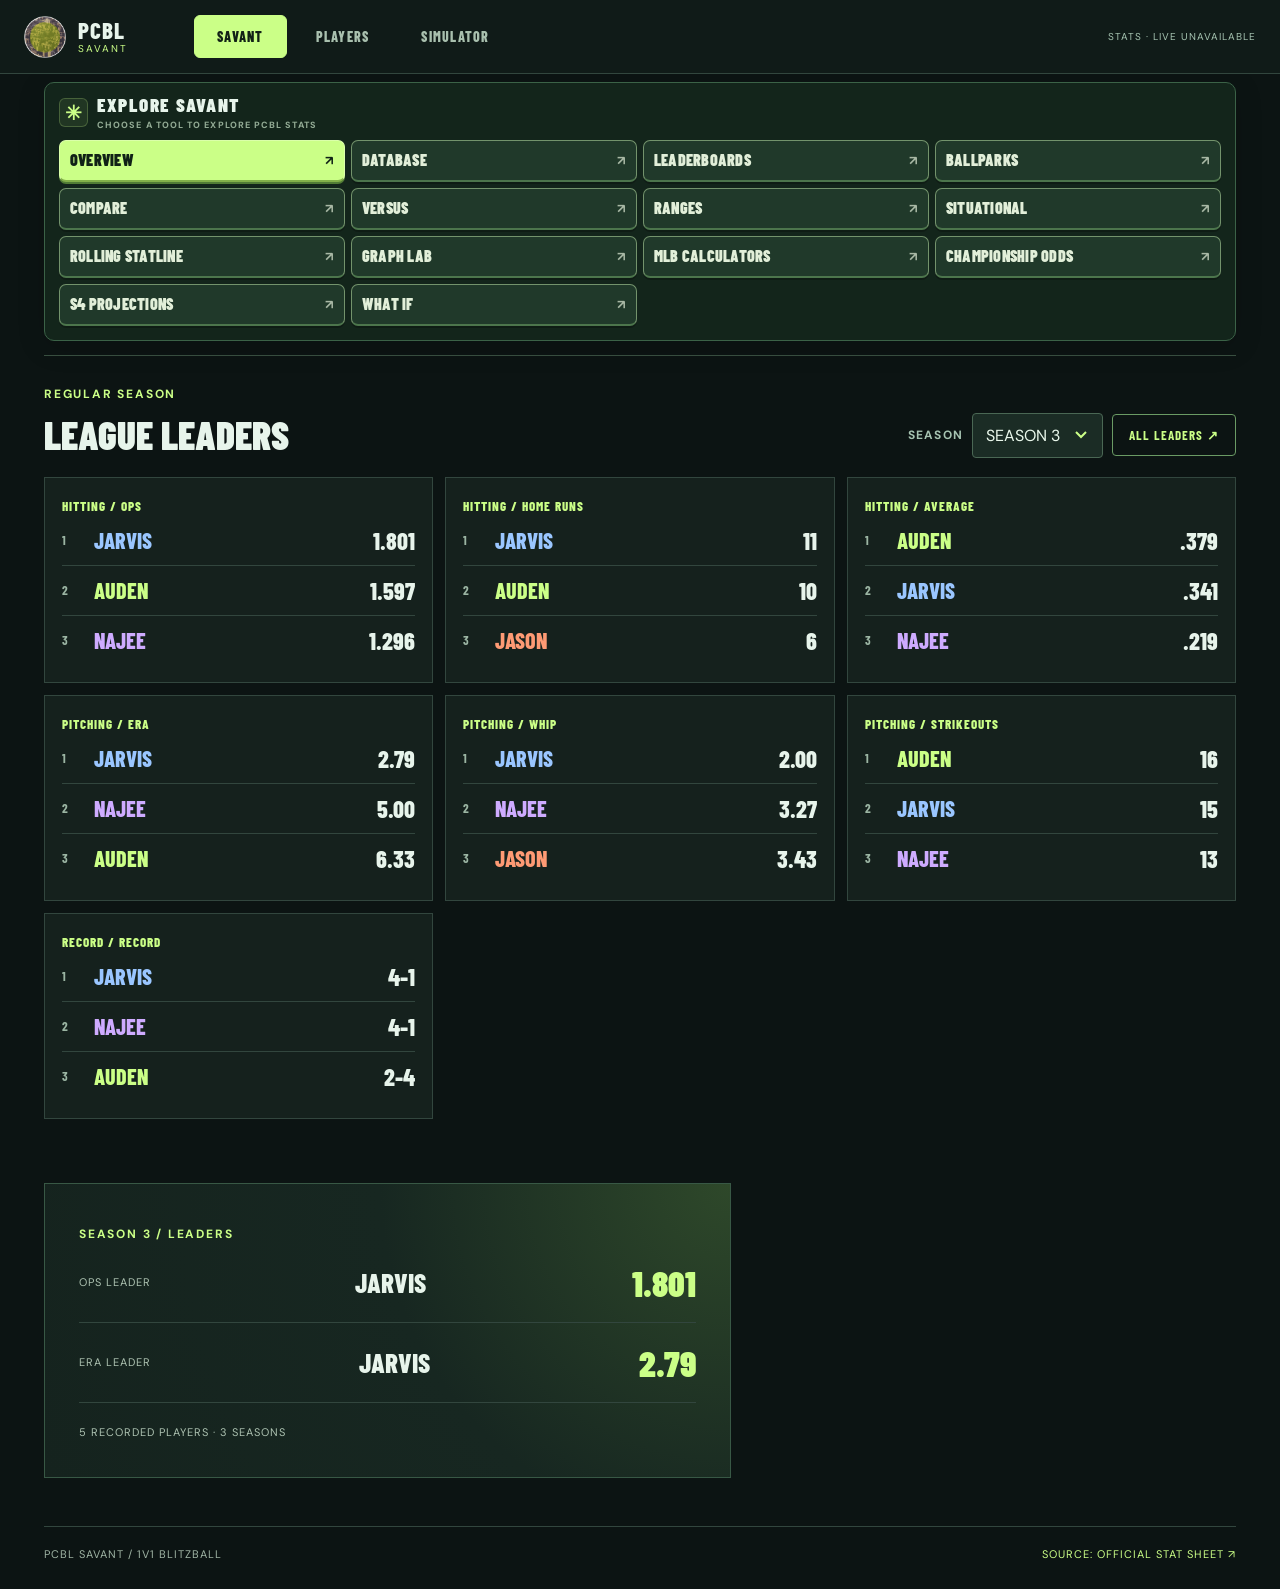
==== public/index.html @ 43bd2903 "Include official historical postseason records throughout Savant database and player pages" ====
<!doctype html><html lang="en"><head><meta charset="utf-8"><meta name="viewport" content="width=device-width,initial-scale=1"><meta name="theme-color" content="#0c1413"><meta name="description" content="PCBL Savant: league stats, player profiles, comparisons and data visualizations."><title>PCBL Savant · The numbers behind the game</title><link rel="stylesheet" href="style.css"></head><body><header class="topbar"><a class="brand" href="#home" aria-label="PCBL Savant home"><img class="brand-image" src="assets/pcbl-logo.png" alt="" width="42" height="42"><span><strong>PCBL</strong><small>SAVANT</small></span></a><nav aria-label="Primary navigation"><button class="nav active" data-view="home">SAVANT</button><button class="nav" data-view="players">PLAYERS</button><button class="nav" data-view="sim">SIMULATOR</button></nav><span id="sourceStatus" class="status">LOADING</span></header><main><div class="savant-navigation" id="savantNavigation" aria-label="Savant sections"><div class="savant-menu-head"><div class="menu-heading"><span class="menu-heading-mark" aria-hidden="true">✳</span><div><strong>EXPLORE SAVANT</strong><small>CHOOSE A TOOL TO EXPLORE PCBL STATS</small></div></div><button class="savant-menu-toggle" id="savantMenuToggle" type="button" aria-expanded="false" aria-controls="savantMenu"><span id="savantCurrent">OVERVIEW</span><span aria-hidden="true">⌄</span></button></div><div class="savant-menu" id="savantMenu" role="navigation" aria-label="Savant pages"><button class="savant-sub" type="button" data-view="home"><span class="menu-label">OVERVIEW</span><span class="menu-arrow" aria-hidden="true">↗</span></button><button class="savant-sub" type="button" data-view="database"><span class="menu-label">DATABASE</span><span class="menu-arrow" aria-hidden="true">↗</span></button><button class="savant-sub" type="button" data-view="leaders"><span class="menu-label">LEADERBOARDS</span><span class="menu-arrow" aria-hidden="true">↗</span></button><button class="savant-sub" type="button" data-view="parks"><span class="menu-label">BALLPARKS</span><span class="menu-arrow" aria-hidden="true">↗</span></button><button class="savant-sub" type="button" data-view="compare"><span class="menu-label">COMPARE</span><span class="menu-arrow" aria-hidden="true">↗</span></button><button class="savant-sub" type="button" data-view="versus"><span class="menu-label">VERSUS</span><span class="menu-arrow" aria-hidden="true">↗</span></button><button class="savant-sub" type="button" data-view="ranges"><span class="menu-label">RANGES</span><span class="menu-arrow" aria-hidden="true">↗</span></button><button class="savant-sub" type="button" data-view="situational"><span class="menu-label">SITUATIONAL</span><span class="menu-arrow" aria-hidden="true">↗</span></button><button class="savant-sub" type="button" data-view="rolling"><span class="menu-label">ROLLING STATLINE</span><span class="menu-arrow" aria-hidden="true">↗</span></button><button class="savant-sub" type="button" data-view="lab"><span class="menu-label">GRAPH LAB</span><span class="menu-arrow" aria-hidden="true">↗</span></button><button class="savant-sub" type="button" data-view="calculators"><span class="menu-label">MLB CALCULATORS</span><span class="menu-arrow" aria-hidden="true">↗</span></button><button class="savant-sub" type="button" data-view="odds"><span class="menu-label">CHAMPIONSHIP ODDS</span><span class="menu-arrow" aria-hidden="true">↗</span></button><button class="savant-sub" type="button" data-view="forecast"><span class="menu-label">S4 PROJECTIONS</span><span class="menu-arrow" aria-hidden="true">↗</span></button><button class="savant-sub" type="button" data-view="whatif"><span class="menu-label">WHAT IF</span><span class="menu-arrow" aria-hidden="true">↗</span></button></div></div><div class="heading"><div><p class="eyebrow" id="eyebrow">PETER COOPER BLITZBALL LEAGUE / DATA STUDIO</p><h1 id="viewTitle">SAVANT<span class="accent">.</span></h1></div><div class="global-filter"><label for="season">SEASON</label><select id="season"><option value="ALL TIME">ALL TIME</option><option value="S1">SEASON 1</option><option value="S2">SEASON 2</option><option value="S3" selected>SEASON 3</option><option value="S4">SEASON 4</option><option value="S5">SEASON 5</option></select></div></div>
<section id="home" class="view"><section class="module"><div class="module-head"><div><p class="eyebrow">REGULAR SEASON</p><h2>LEAGUE LEADERS</h2></div><div class="inline-filters"><label for="overviewSeason">SEASON</label><select id="overviewSeason"><option value="ALL TIME">CAREER</option><option value="S1">S1</option><option value="S2">S2</option><option value="S3" selected>S3</option><option value="S4">SEASON 4</option><option value="S5">SEASON 5</option></select><button class="export" data-go="leaders">ALL LEADERS ↗</button></div></div><div id="overviewLeaders" class="overview-leaders"></div></section><div class="home-intro"><div id="homeSpotlight" class="spotlight"></div></div></section>
<section id="leaders" class="view" hidden><div class="subnav"><button class="category active" data-category="hitting">HITTING</button><button class="category" data-category="pitching">PITCHING</button></div><div class="control-strip"><div><label for="leaderStat">STATISTIC</label><select id="leaderStat"></select></div><div><label for="leaderPark">BALLPARK</label><select id="leaderPark"><option value="ALL">ALL BALLPARKS</option><option value="PCBL HOME FIELD">PCBL HOME FIELD</option><option value="MURPHY PARK">MURPHY PARK</option><option value="POLO RINK">POLO RINK</option></select></div><p id="qualifier" class="hint"></p><button class="export" id="downloadLeaders">↓ DOWNLOAD CSV</button></div><div id="leaderCards" class="podium"></div><div class="section-heading"><h2>COMPLETE RANKINGS</h2><span id="rankingCount"></span></div><div class="table-wrap"><table><thead><tr><th>RANK</th><th>PLAYER</th><th>RECORD</th><th id="rankStat">STAT</th><th>PLAYED</th></tr></thead><tbody id="rankRows"></tbody></table></div></section>
<section id="lab" class="view" hidden><div class="lab-controls"><div><label for="graphSeason">DATASET</label><select id="graphSeason"><option value="ALL TIME">CAREER</option><option value="S1">SEASON 1</option><option value="S2">SEASON 2</option><option value="S3" selected>SEASON 3</option><option value="S4">SEASON 4</option><option value="S5">SEASON 5</option><option value="ALL SEASONS">ALL PLAYER SEASONS</option></select></div><div><label for="graphStage">GAMES</label><select id="graphStage"><option value="regular">REGULAR SEASON</option><option value="postseason">POSTSEASON</option><option value="both">REGULAR + POSTSEASON</option></select></div><div><label for="graphPark">BALLPARK</label><select id="graphPark"><option value="ALL">ALL BALLPARKS</option><option value="PCBL HOME FIELD">PCBL HOME FIELD</option><option value="MURPHY PARK">MURPHY PARK</option><option value="POLO RINK">POLO RINK</option></select></div><div><label for="graphX">X AXIS</label><select id="graphX"></select></div><div><label for="graphY">Y AXIS</label><select id="graphY"></select></div><button class="export" id="downloadGraph">↓ DOWNLOAD PNG</button></div><div class="graph-shell"><div class="graph-top"><span class="eyebrow">PCBL / EXPLORER</span><span id="graphCount"></span></div><div class="plot"><canvas id="chart" role="img" aria-label="Player statistics scatter chart"></canvas><div id="graphTooltip" class="graph-tooltip" hidden></div></div><div id="legend" class="legend"></div></div><p class="hint">Tap a dot for the player and their stats. Move across the chart to explore.</p></section>
<section id="players" class="view" hidden><div class="control-strip player-controls"><div><label for="playerSelect">PLAYER</label><select id="playerSelect"></select></div><div><label for="playerSeason">SEASON</label><select id="playerSeason"><option value="ALL TIME">CAREER</option><option value="S1">SEASON 1</option><option value="S2">SEASON 2</option><option value="S3" selected>SEASON 3</option><option value="S4">SEASON 4</option><option value="S5">SEASON 5</option></select></div><div><label for="playerStage">GAMES</label><select id="playerStage"><option value="regular">REGULAR SEASON</option><option value="postseason">POSTSEASON</option><option value="both">REGULAR + POSTSEASON</option></select></div><div><label for="playerPark">BALLPARK</label><select id="playerPark"><option value="ALL">ALL BALLPARKS</option><option value="PCBL HOME FIELD">PCBL HOME FIELD</option><option value="MURPHY PARK">MURPHY PARK</option><option value="POLO RINK">POLO RINK</option></select></div></div><div class="player-tabs"><button class="player-tab active" data-player-tab="stats">STATS</button><button class="player-tab" data-player-tab="advanced">ADVANCED STATS</button><button class="player-tab" data-player-tab="differences">SEASONAL DIFFERENCES</button></div><div id="playerContent"></div><details class="method"><summary>Advanced stat definitions and limits</summary><div id="methodContent"></div></details></section>
<section id="odds" class="view" hidden><div id="oddsContent"></div><p class="hint">Estimates from recorded regular-season hitting, pitching and results. The Jarvis–Najee finale sets seeds 1 and 2; seed 4 plays seed 1 and seed 3 plays seed 2 in single-game semifinals. The championship is best of three.</p></section><section id="forecast" class="view" hidden><p class="hint">Illustrative projections with the greatest weight on Season 3. Season 1 remains in the model for this three-player field.</p><div id="forecastContent"></div><details class="forecast-expander" id="forecastAll"><summary>ALL S4 PROJECTIONS</summary><div id="forecastDetails"></div></details><details class="method"><summary>Projection method</summary><p>Every available player-season contributes once. Each earlier season receives 0.6 times the weight of the next season; rates also reflect PA or IP, and projected playing time reflects games played. Missing player-seasons are omitted. IP rounds to the nearest half inning; derived stats use projected counts. These are estimates without opponent adjustments.</p></details><section class="league-average-section"><div class="league-average-heading"><div><p class="eyebrow">SIX-GAME PLAYER BASELINE</p><h2>LEAGUE AVERAGE PLAYER STATS</h2></div><label for="leagueAverageSeason">SEASON <select id="leagueAverageSeason"><option value="S3" selected>SEASON 3</option><option value="S4">SEASON 4</option><option value="S5">SEASON 5</option><option value="S2">SEASON 2</option><option value="S1">SEASON 1</option><option value="ALL TIME">ALL TIME</option></select></label></div><p class="hint">What a player producing at the selected league's pooled rates would put up over six games. Season 3 includes games recorded so far.</p><div id="leagueAverageContent"></div><details class="method"><summary>League average and projection equations</summary><p id="leagueAverageMethod"></p></details></section></section>
<section id="database" class="view" hidden><div class="database-intro"><p>Write comparisons with AND, OR, and parentheses. Example: <code>OPS &gt; 1.000 AND ERA &lt; 4.00 AND K/BB &lt; 2.0 AND IP &gt; 10</code>. Select HITTING or PITCHING below. The selected category determines which K and BB your query searches.</p></div><div class="query-panel"><label for="dbQuery">YOUR QUERY</label><textarea id="dbQuery" rows="2" spellcheck="false" placeholder="OPS > 1.000 AND ERA < 4.00"></textarea><div class="query-actions"><label for="dbSeason">RECORDS <select id="dbSeason"><option value="SEASONS">ALL SEASONS</option><option value="S1">SEASON 1</option><option value="S2">SEASON 2</option><option value="S3">SEASON 3</option><option value="S4">SEASON 4</option><option value="S5">SEASON 5</option><option value="ALL TIME">CAREER</option></select></label><label for="dbStage">GAMES <select id="dbStage"><option value="regular">REGULAR SEASON</option><option value="postseason">POSTSEASON</option><option value="both">REGULAR + POSTSEASON</option></select></label><label for="dbPark">BALLPARK <select id="dbPark"><option value="ALL">ALL BALLPARKS</option><option value="PCBL HOME FIELD">PCBL HOME FIELD</option><option value="MURPHY PARK">MURPHY PARK</option><option value="POLO RINK">POLO RINK</option></select></label><button id="dbRun" class="pill-action">SEARCH ↗</button><button id="dbDownload" class="export">↓ CSV</button><span id="dbStatus" role="status"></span></div></div><div class="db-category-tabs" role="tablist" aria-label="Database stats"><button type="button" class="active" data-db-side="hitting" role="tab" aria-selected="true">HITTING</button><button type="button" data-db-side="pitching" role="tab" aria-selected="false">PITCHING</button></div><div class="db-scroll"><table class="db-table"><thead id="dbHead"></thead><tbody id="dbRows"></tbody></table></div><p class="hint">Postseason records appear separately in every database view. S1–S2 postseason W–L uses official historical summaries; later results use completed game scores. * means incomplete scores, — means unavailable, not 0–0. Database refreshes when live logs load.</p></section>
<section id="whatif" class="view" hidden><p class="hint">Choose any PCBL player to estimate their next full season. Every recorded season contributes, with recent stats carrying more weight. Adjust playing time to see how the totals change.</p><div class="whatif-controls"><label for="whatifPlayer">PLAYER <select id="whatifPlayer"><option value="Auden">AUDEN</option><option value="Jason">JASON</option><option value="Jarvis">JARVIS</option></select></label><div><label for="whatifPA">PLATE APPEARANCES <b id="whatifPAValue">—</b></label><input id="whatifPA" type="range" min="0" max="180" step="1"></div><div><label for="whatifIP">INNINGS PITCHED <b id="whatifIPValue">—</b></label><input id="whatifIP" type="range" min="0" max="40" step="0.5"></div><button id="whatifReset" type="button" class="export">RESET TO BASELINE</button></div><p class="whatif-source" id="whatifSource"></p><div id="whatifResults"></div><section class="milestone-section"><div class="module-head"><div><p class="eyebrow">PROJECTED MILESTONE ODDS</p><h2>WHAT ARE THE CHANCES?</h2></div></div><div class="milestone-controls"><label for="milestoneStat">STAT <select id="milestoneStat"><option value="HR">HOME RUNS</option><option value="K">PITCHING STRIKEOUTS</option><option value="R">RUNS SCORED</option></select></label><label for="milestoneTarget">AT LEAST <input id="milestoneTarget" type="number" min="1" max="100" step="1" value="10" inputmode="numeric"></label></div><div id="milestoneResult" aria-live="polite"></div><p class="hint">Model estimate at the playing time above. HR and runs use a binomial model per PA; pitching K uses a Poisson count model per IP. Each assumes a constant projected rate and independent opportunities. Odds are estimates, not game outcomes.</p></section></section><section id="sim" class="view" hidden><div class="sim-control"><div><label for="simPark">BALLPARK</label><select id="simPark"><option value="PCBL MAIN FIELD">PCBL MAIN FIELD</option><option value="MURPHY PARK">MURPHY PARK</option><option value="POLO RINK">POLO RINK</option></select></div><div><label for="simSound">SOUND</label><select id="simSound"><option value="on">ON</option><option value="off">OFF</option></select></div><div><label for="simAway">AWAY PLAYER</label><select id="simAway"></select></div><div><label for="simAwaySeason">AWAY VERSION</label><select id="simAwaySeason"><option value="ALL TIME">CAREER</option><option value="S1">SEASON 1</option><option value="S2">SEASON 2</option><option value="S3" selected>SEASON 3</option><option value="S4">SEASON 4</option><option value="S5">SEASON 5</option></select></div><div><label for="simHome">HOME PLAYER</label><select id="simHome"></select></div><div><label for="simHomeSeason">HOME VERSION</label><select id="simHomeSeason"><option value="ALL TIME">CAREER</option><option value="S1">SEASON 1</option><option value="S2">SEASON 2</option><option value="S3" selected>SEASON 3</option><option value="S4">SEASON 4</option><option value="S5">SEASON 5</option></select></div><button id="startSim" class="pill-action">PLAY BALL</button></div><div class="sim-shell"><div class="sim-stage"><canvas id="simCanvas" width="840" height="400" role="img" aria-label="Pixel art blitzball game"></canvas><div class="sim-scoreboard"><div id="simScore"></div><div class="sim-count"><span id="simState">READY</span><span id="simInning">INNING 1 · TOP</span><span id="simOuts">0 OUTS</span><span id="simBases">BASES EMPTY</span></div></div></div><div class="inning-toolbar"><strong>GAME LOG</strong><button id="simPrevInning" type="button" aria-label="Previous inning">‹</button><label for="simInningView">INNING</label><select id="simInningView"><option value="ALL">ALL INNINGS</option></select><button id="simNextInning" type="button" aria-label="Next inning">›</button><button id="downloadGame" class="export" disabled>↓ DOWNLOAD GAME CSV</button></div><div id="simInningTabs" class="sim-inning-tabs" role="tablist" aria-label="Game log innings"></div><div class="sim-bottom"><strong id="simCall">Choose two player seasons and start the game.</strong><button id="nextPlay" class="pill-action" disabled>NEXT PLAY →</button><button id="autoPlay" class="export" disabled>AUTO PLAY</button><label class="speed-control" for="simSpeed"><span>AUTO SPEED <b id="speedValue">1×</b></span><input id="simSpeed" type="range" min="1" max="3" step="0.1" value="1"></label></div><ol id="simLog" class="sim-log" aria-label="Play by play"></ol></div><p class="hint">Illustrative simulation from the selected player seasons and field. Matchup odds are anchored to each selected season’s offense and pitching quality, then adjusted by ballpark effects. Small park samples are heavily regressed toward the player baseline. Two outs per inning; innings 1–2 use the PCBL 5-run limit, while the 3rd and extras are uncapped. Ties continue into extras. The field has no physical bases; runner status stays on the scoreboard.</p></section>
<section id="calculators" class="view" hidden><div class="calc-intro"><div><p>Compare PCBL players with MLB players and teams, or translate a PCBL stat into its league-relative MLB equivalent.</p></div></div><div class="calc-tabs" role="tablist" aria-label="MLB calculators"><button type="button" role="tab" class="calc-tab active" id="calcPlayerTab" data-calculator="player" aria-selected="true" aria-controls="calcPlayerPanel"><span>01 / PLAYER COMPS</span><strong>WHO'S THE MLB MATCH?</strong><small>SEARCH MLB PLAYERS · COMPARE PCBL CAREERS</small></button><button type="button" role="tab" class="calc-tab" id="calcStatTab" data-calculator="stat" aria-selected="false" aria-controls="calcStatPanel"><span>02 / STAT CALCULATOR</span><strong>WHAT'S THE MLB EQUIVALENT?</strong><small>TRANSLATE RATES · HITTING & PITCHING</small></button><button type="button" role="tab" class="calc-tab" id="calcTeamTab" data-calculator="team" aria-selected="false" aria-controls="calcTeamPanel"><span>03 / TEAM COMPS</span><strong>WHO PLAYS LIKE AN MLB TEAM?</strong><small>PLAYER ↔ TEAM · TOP THREE MATCHES</small></button></div><div class="calc-frame-shell" id="calcPlayerPanel" role="tabpanel" aria-labelledby="calcPlayerTab"><iframe id="calcPlayerFrame" title="MLB–PCBL Player Comps" loading="lazy" src="tools/player-comps/index.html"></iframe><a class="calc-open" href="tools/player-comps/index.html" target="_blank" rel="noopener">OPEN PLAYER COMPS IN A NEW TAB ↗</a></div><div class="calc-frame-shell" id="calcStatPanel" role="tabpanel" aria-labelledby="calcStatTab" hidden><iframe id="calcStatFrame" title="PCBL to MLB Stat Calculator" loading="lazy" data-src="tools/stat-calculator/index.html"></iframe><a class="calc-open" href="tools/stat-calculator/index.html" target="_blank" rel="noopener">OPEN STAT CALCULATOR IN A NEW TAB ↗</a></div><div class="calc-frame-shell calc-team-panel" id="calcTeamPanel" role="tabpanel" aria-labelledby="calcTeamTab" hidden><div class="team-compare-controls"><label>SEARCH DIRECTION<select id="teamDirection"><option value="pcbl">PCBL PLAYER → MLB TEAMS</option><option value="mlb">MLB TEAM → PCBL PLAYERS</option></select></label><label>PCBL SEASON<select id="teamPcblSeason"><option value="ALL TIME">CAREER</option><option value="S1">SEASON 1</option><option value="S2">SEASON 2</option><option value="S3" selected>SEASON 3</option><option value="S4">SEASON 4</option><option value="S5">SEASON 5</option></select></label><label>MLB SEASON<select id="teamMlbSeason"><option value="2025" selected>2025</option><option value="2024">2024</option><option value="2023">2023</option><option value="2022">2022</option><option value="2021">2021</option><option value="2020">2020</option><option value="2019">2019</option><option value="2018">2018</option><option value="2017">2017</option><option value="2016">2016</option></select></label><label>STAT FOCUS<select id="teamFocus"><option value="both">HITTING + PITCHING</option><option value="hitting">HITTING</option><option value="pitching">PITCHING</option></select></label><label id="teamPlayerLabel">PCBL PLAYER<select id="teamPlayer"></select></label><label id="teamMlbLabel" hidden>MLB TEAM<select id="teamMlbTeam"></select></label></div><div id="teamResults" class="team-results" aria-live="polite"></div><div id="teamProfile" class="team-profile" aria-live="polite"></div><p class="calc-footnote">Regular-season MLB team rates and PCBL player rates are compared relative to their respective leagues. Similarity describes statistical shape, not a projection.</p></div><p class="calc-footnote">PCBL numbers come from the league stat sheet, with an included snapshot when the live source is unavailable. MLB player searches need an internet connection. These translations are league-relative comparisons, not official MLB projections.</p></section><section class="view" hidden="" id="situational"><div class="versus-intro"><div><p class="eyebrow">PCBL SAVANT / SITUATIONAL</p><h2>EXPLORE THE SPLITS</h2><p>Pick a player and situation to explore their hitting or pitching. Baserunner states are shown only when the play-by-play supports them; unresolved states are excluded from specific runner splits.</p></div><button class="export" id="sitDownload" type="button">↓ DOWNLOAD EVENTS CSV</button></div><div aria-label="Situational category" class="db-category-tabs" role="tablist"><button aria-selected="true" class="active" data-sit-side="hitting" role="tab">HITTING</button><button aria-selected="false" data-sit-side="pitching" role="tab">PITCHING</button></div><div class="situational-main-filters"><label>PLAYER<select id="sitPlayer"><option value="ALL">ALL PLAYERS</option></select></label><label>SEASON<select id="sitSeason"><option value="ALL">ALL TIME</option></select></label><label>GAMES<select id="sitStage"><option value="regular">REGULAR SEASON</option><option value="postseason">POSTSEASON</option><option value="both">BOTH</option></select></label><label>INNING<select id="sitInning"><option value="ALL">ALL INNINGS</option></select></label><label>RUNNERS<select id="sitBases"><option value="ALL">ALL BASE STATES</option></select></label></div><details class="sit-advanced"><summary>MORE FILTERS  ·  BALLPARK, MATCHUP &amp; GAME STATE</summary><div class="sit-advanced-grid"><label>SITUATION<select id="sitSituation"><option value="ALL">ALL SITUATIONS</option><option value="risp">SCORING POSITION (LOGGED)</option><option value="loaded">BASES LOADED (LOGGED)</option><option value="leadoff">LEADOFF PLATE APPEARANCE</option><option value="first">FIRST PA VS OPPONENT</option><option value="later">SECOND+ PA VS OPPONENT</option><option value="early">INNINGS 1–2</option><option value="late">INNING 3+</option></select></label><label>BATTING ORDER <select id="sitHalf"><option value="ALL">HOME + AWAY</option><option value="top">AWAY / BATTING FIRST</option><option value="bottom">HOME / BATTING SECOND</option></select></label><label>BALLPARK<select id="sitPark"><option value="ALL">ALL BALLPARKS</option><option value="PCBL HOME FIELD">PCBL HOME FIELD</option><option value="MURPHY PARK">MURPHY PARK</option><option value="POLO RINK">POLO RINK</option></select></label><label>BALLPARK MODE <select id="sitParkMode"><option value="only">ONLY SELECTED FIELD</option><option value="exclude">EXCLUDE SELECTED FIELD</option></select></label><label>COUNT (IF LOGGED) <select id="sitCount"><option value="ALL">ALL COUNTS</option></select></label></div></details><button class="sit-reset" id="sitReset" type="button">↺ RESET FILTERS</button><div class="park-sync-row"><p class="log-sync sit-source-note" data-log-sync="">VERIFIED GAME LOG SNAPSHOT</p><button class="export" id="sitRefreshLogs" type="button">↻ REFRESH GAME LOGS</button></div><div id="sitOverview"></div><div aria-label="Situational breakdown" class="sit-result-tabs" role="tablist"><button class="active" data-sit-table="inning" type="button">BY INNING</button><button class="" data-sit-table="bases" type="button">RUNNERS ON</button><button class="" data-sit-table="players" type="button">BY PLAYER</button></div><div id="sitContent"></div><details class="sit-more-results"><summary>VIEW ADDITIONAL SPLITS &amp; LEADERBOARDS</summary><div id="sitExtra"></div></details><details class="method"><summary>DATA QUALITY &amp; RUNNER-STATE METHODOLOGY</summary><p id="sitFootnote"></p></details></section><section id="rolling" class="view" hidden><div class="versus-intro"><div><p class="eyebrow">PCBL SAVANT / GAME-BY-GAME</p><h2>ROLLING STATLINE</h2><p>See a true moving statline: each point recalculates the selected statistic from the previous N games, ending at that game. Hover or click to inspect any point.</p></div><button class="export" type="button" id="rollingCsv">↓ DOWNLOAD CSV</button></div><div class="rolling-controls"><label>PLAYER<select id="rollingPlayer"></select></label><label>HITTING / PITCHING<select id="rollingSide"><option value="hitting">HITTING</option><option value="pitching">PITCHING</option></select></label><label>STAT<select id="rollingStat"></select></label><label>WINDOW<select id="rollingWindow"><option value="1">SINGLE GAME</option><option value="3" selected>LAST 3 GAMES</option><option value="5">LAST 5 GAMES</option><option value="10">LAST 10 GAMES</option></select></label><label>SEASON<select id="rollingSeason"><option value="ALL">ALL TIME</option></select></label><label>GAMES<select id="rollingPhase"><option value="regular">REGULAR</option><option value="postseason">POSTSEASON</option><option value="both">BOTH</option></select></label><label>BALLPARK<select id="rollingPark"><option value="ALL">ALL BALLPARKS</option><option value="PCBL HOME FIELD">PCBL HOME FIELD</option><option value="MURPHY PARK">MURPHY PARK</option><option value="POLO RINK">POLO RINK</option></select></label></div><p id="rollingStatus" class="hint"></p><div class="rolling-navigator" aria-label="Rolling statline game navigator"><div class="rolling-nav-top"><div><span class="rolling-nav-eyebrow">GAME-BY-GAME EXPLORER</span><strong id="rollingFocusTitle">SELECT A GAME</strong></div><div class="rolling-nav-buttons"><button type="button" id="rollingPrev" aria-label="Previous game">← PREV</button><button type="button" id="rollingNext" aria-label="Next game">NEXT →</button></div></div><div class="rolling-scrub"><label for="rollingGameSlider">JUMP TO ANY GAME</label><input id="rollingGameSlider" type="range" min="0" max="0" value="0" step="1" aria-label="Choose a game along the rolling statline"><select id="rollingGameJump" aria-label="Select a specific game"></select></div><div class="rolling-focused-stats" id="rollingFocusStats" aria-live="polite"></div></div><div class="rolling-chart"><div class="rolling-graph-heading"><div><strong>PCBL / ROLLING EXPLORER</strong><span id="rollingGraphSub">JARVIS · SEASON 3 · OPS</span></div><span id="rollingGraphCount"></span></div><div class="rolling-chart-scroll" id="rollingChartScroll"><svg id="rollingChart" viewBox="0 0 800 270" role="img" aria-label="Scrollable rolling statistical performance; select any point to inspect its game"></svg></div><div id="rollingGraphTip" class="rolling-graph-tip" hidden></div><div class="rolling-graph-legend"><span class="rolling-legend-mark"></span><span id="rollingLegend">JARVIS · OPS</span></div><p class="rolling-scroll-hint">← SCROLL HORIZONTALLY TO SEE EVERY GAME · CLICK A POINT TO INSPECT →</p></div><div id="rollingTable" class="table-wrap"></div><p class="hint">Derived from game-log events, not manually copied season totals. The first few points use the games available so far. Pitching IP is outs / 2 (two PCBL outs per inning). ERA requires earned-run attribution and is not estimated here.</p></section><section id="ranges" class="view" hidden><div class="versus-intro"><div><p class="eyebrow">GAME-TO-GAME SPLITS</p><h2>THE RANGE LAB.</h2><p>Pick two games to count the plays between them, including both endpoints. Move across seasons and into the postseason.</p></div><button class="export" id="rangeDownload" type="button">↓ DOWNLOAD PLAYS CSV</button></div><div class="range-controls"><label for="rangeFrom">FROM GAME<select id="rangeFrom"></select></label><label for="rangeTo">THROUGH GAME<select id="rangeTo"></select></label><label for="rangeStage">GAMES<select id="rangeStage"><option value="regular">REGULAR SEASON</option><option value="postseason">POSTSEASON</option><option value="both">REGULAR + POSTSEASON</option></select></label><label for="rangePark">BALLPARK<select id="rangePark"><option value="all">ALL FIELDS</option><option value="PCBL HOME FIELD">PCBL HOME FIELD</option><option value="MURPHY PARK">MURPHY PARK</option><option value="POLO RINK">POLO RINK</option></select></label><label for="rangePlayer">PLAYER<select id="rangePlayer"><option value="all">ALL PLAYERS</option></select></label></div><p class="log-sync" data-log-sync>VERIFIED LOG SNAPSHOT</p><div id="rangeCoverage"></div><div id="rangeContent"></div><details class="method"><summary>HOW RANGE STATS ARE COUNTED</summary><p>Only the written play events in the selected games are counted. Hitting AVG = hits / at bats; OBP = (hits + walks + hit by pitches) / plate appearances; SLG = total bases / at bats; OPS = OBP + SLG. Pitching HA, HR allowed, walks, strikeouts and outs come from those same events. PCBL has two outs per inning, so logged IP = logged outs / 2 and logged WHIP = (hits allowed + walks allowed) / logged IP. Earned runs and ERA cannot be safely allocated to individual pitchers from every game log, so they are intentionally omitted. Official season totals remain on the player pages and sheet.</p></details></section><section id="versus" class="view" hidden><div class="versus-intro"><div><p class="eyebrow">THE MATCHUP ARCHIVE</p><h2>HEAD TO HEAD.</h2><p>Counted from individual plate appearances in the official game logs. Season and game type are independent filters.</p></div><div class="versus-intro-actions"><a class="export" href="https://docs.google.com/document/d/1M9Xq86XXi_HrYJwnDLI8Pn608KZ_RBVzVc6UfwaZemo/edit?tab=t.0" target="_blank" rel="noopener">VIEW GAME LOGS ↗</a></div></div><div class="versus-controls"><label>BATTER<select id="versusBatter"></select></label><label>OPPONENT / PITCHER<select id="versusPitcher"></select></label><label>SEASON<select id="versusSeason"><option value="ALL TIME">ALL TIME</option><option value="S1">SEASON 1</option><option value="S2">SEASON 2</option><option value="S3" selected>SEASON 3</option><option value="S4">SEASON 4</option><option value="S5">SEASON 5</option></select></label><label>GAMES<select id="versusPhase"><option value="regular">REGULAR SEASON</option><option value="postseason">POSTSEASON</option><option value="both">BOTH</option></select></label><label>BALLPARK<select id="versusPark"><option value="all">ALL FIELDS</option><option value="PCBL HOME FIELD">PCBL HOME FIELD</option><option value="MURPHY PARK">MURPHY PARK</option><option value="POLO RINK">POLO RINK</option></select></label><label>EXACT GAME<select id="versusGame"><option value="all">ALL MATCHING GAMES</option></select></label></div><p class="log-sync" data-log-sync>VERIFIED LOG SNAPSHOT</p><div id="versusContent"></div><p class="versus-footnote">These are matchup counts from readable play events, not official season totals. The main stat sheet remains authoritative for official aggregates. Ambiguous plays are excluded rather than assigned to a guessed opponent. A missing matchup displays no data, never zero performance. For example, Season 3 Game 2 lists 30 Najee plate appearances in the play sequence while its written game summary says 29; the displayed matchup follows the play sequence.</p></section><section id="parks" class="view" hidden><div class="park-sync-row"><p class="log-sync" data-log-sync>VERIFIED GAME + PARK SNAPSHOT</p><button class="export" id="refreshLogs" type="button">↻ CHECK LIVE SOURCE</button></div><div id="parksContent"></div><div id="parkLeaders"></div></section><section id="compare" class="view" hidden><div class="compare-toolbar"><div><strong>PLAYER-SEASON MATCHUP</strong><span>Choose 2–5 profiles. Each card has its own season.</span></div><button id="addCompare" class="pill-action">+ ADD PLAYER</button><button id="downloadCompare" class="export">↓ DOWNLOAD CSV</button></div><div id="comparePicks" class="compare-picks"></div><div id="compareContent"></div></section>
<footer><span>PCBL SAVANT / 1V1 BLITZBALL</span><a href="https://docs.google.com/spreadsheets/d/1-wyh_XRSgYGF8GIynNH1ZYvm__1bf0m7bs0WNNWRmuk/edit?gid=0#gid=0" target="_blank" rel="noopener">SOURCE: OFFICIAL STAT SHEET ↗</a></footer></main><script>
// Google Sites embeds can restore an old scroll position or follow #home to content below the menu.
// The first view should always start at the Savant navigation.
if('scrollRestoration' in history)history.scrollRestoration='manual';
window.addEventListener('DOMContentLoaded',()=>{
  requestAnimationFrame(()=>requestAnimationFrame(()=>{window.scrollTo(0,0);window.__pcblMenuReady=true}));
});
window.addEventListener('load',()=>{requestAnimationFrame(()=>window.scrollTo(0,0))},{once:true});
</script><script src="data.js"></script><script src="season-awards.js"></script><script src="versus-data.js"></script><script src="park-data.js"></script><script src="park-stats.js"></script><script src="pitching-advanced.js"></script><script src="record-store.js"></script><script src="record-board.js"></script><script src="app.js"></script><script src="simulator.js"></script><script src="live-log-parser.js"></script><script src="live-log-config.js"></script><script src="live-logs.js"></script><script src="versus.js"></script><script src="ranges.js"></script><script src="situational.js"></script><script src="rolling.js"></script><script src="team-comps.js"></script><script src="calculators.js"></script><script src="award-watch.js"></script><script src="odds.js"></script><script src="parks.js"></script></body></html>
---- public/style.css ----
@import url('https://fonts.googleapis.com/css2?family=Barlow+Condensed:wght@500;600;700;800;900&family=DM+Sans:wght@400;500;600;700&display=swap');:root{font-family:'DM Sans',Arial,sans-serif;color:#e7f4eb;background:#0c1413;font-size:16px;--lime:#cbff87;--muted:#9db3a8;--line:#32463e;--panel:#15211d}*{box-sizing:border-box}body{margin:0}button,select{font:inherit}button{cursor:pointer}button:focus-visible,select:focus-visible,a:focus-visible,summary:focus-visible{outline:2px solid var(--lime);outline-offset:3px}h1,h2,h3,p{margin-top:0}.topbar{height:74px;border-bottom:1px solid var(--line);display:flex;align-items:center;padding:0 max(24px,calc((100vw - 1240px)/2));gap:32px;background:#101b18;position:sticky;top:0;z-index:10}.brand{display:flex;align-items:center;gap:12px;min-width:138px;text-decoration:none;color:inherit}.brandmark{font:900 31px 'Barlow Condensed';background:var(--lime);color:#101915;width:40px;height:40px;text-align:center;line-height:40px;transform:skew(-8deg)}.brandmark span{font-size:11px;vertical-align:top}.brand strong{display:block;font:800 23px/23px 'Barlow Condensed';letter-spacing:1px}.brand small{display:block;font-size:10px;color:var(--lime);letter-spacing:2px}nav{display:flex;height:100%;align-items:center;gap:2px}nav button{height:100%;padding:0 13px;color:#a4b7ac;background:transparent;border:0;border-bottom:3px solid transparent;font:700 14px 'Barlow Condensed';letter-spacing:1px}nav button.active{color:var(--lime);border-bottom-color:var(--lime)}.status{margin-left:auto;color:#a7c5b2;font-size:10px;letter-spacing:1px;text-align:right;max-width:154px}main{max-width:1240px;padding:38px 24px 28px;margin:auto}.heading{display:flex;justify-content:space-between;align-items:end;margin-bottom:27px;gap:20px}.eyebrow{color:var(--lime);font:700 12px 'DM Sans';letter-spacing:1.8px;margin:0 0 9px}h1{font:900 clamp(44px,6vw,72px)/.95 'Barlow Condensed';letter-spacing:-1px;margin:0}.accent{color:var(--lime)}.global-filter,.control-strip>div,.lab-controls>div,.inline-filters{display:flex;flex-direction:column;gap:8px}label{color:#a6c3b1;font:700 12px 'DM Sans';letter-spacing:1.2px}select{appearance:none;background:#1b2c25;color:#eaf8ec;border:1px solid #4a6754;border-radius:4px;padding:11px 41px 11px 13px;min-width:164px;background-image:url("data:image/svg+xml,%3Csvg xmlns='http://www.w3.org/2000/svg' width='12' height='8'%3E%3Cpath fill='none' stroke='%23cbff87' stroke-width='2' d='m1 1 5 5 5-5'/%3E%3C/svg%3E");background-position:right 15px center;background-repeat:no-repeat}.global-filter select{min-width:176px}.subnav{display:flex;border-bottom:1px solid var(--line);gap:22px}.subnav button{background:none;border:0;color:#92aaa0;font:800 19px 'Barlow Condensed';padding:12px 5px;letter-spacing:1px;border-bottom:3px solid transparent}.subnav button.active{color:var(--lime);border-color:var(--lime)}.control-strip,.lab-controls{display:flex;align-items:end;justify-content:space-between;margin:22px 0;gap:14px;flex-wrap:wrap}.hint{color:#a7b9ae;font-size:13px;line-height:1.55;margin:0}.export,.pill-action{border:1px solid #6a9b64;color:var(--lime);background:transparent;padding:12px 16px;border-radius:4px;font:700 13px 'Barlow Condensed';letter-spacing:1px}.export:hover,.pill-action:hover{background:#243c29}.pill-action{color:#101915;background:var(--lime);border-color:var(--lime)}.pill-action:hover{background:#e0ffba}.pill-action:disabled{opacity:.42;cursor:default}.podium{display:grid;grid-template-columns:repeat(3,1fr);gap:13px}.leader-card{min-height:192px;border:1px solid var(--line);background:var(--panel);padding:20px;border-top:3px solid var(--player)}.leader-card:first-child{background:linear-gradient(140deg,#293927,#17251f)}.leader-card .rank{color:var(--player);font:800 14px 'Barlow Condensed';letter-spacing:2px}.leader-card .value{font:900 clamp(43px,5vw,68px)/1 'Barlow Condensed';color:var(--player);margin-top:20px}.leader-card .name{font:800 26px 'Barlow Condensed';text-transform:uppercase;margin-top:10px}.leader-card .meta{color:#b0c4b5;font-size:12px;margin-top:5px}.section-heading{display:flex;align-items:baseline;justify-content:space-between;margin:32px 0 12px}.section-heading h2{font:800 28px 'Barlow Condensed';margin:0}.section-heading span{color:#9fb3a5;font-size:12px}.table-wrap,.compare-table-wrap{overflow-x:auto;border:1px solid var(--line)}table{border-collapse:collapse;width:100%;min-width:530px}th{text-align:left;background:#1d2b24;color:#aac3b0;font-size:11px;letter-spacing:1.2px;padding:15px 17px}td{padding:14px 17px;border-top:1px solid #2b4135;font-size:14px}td:first-child{color:var(--lime);font-weight:700}td:nth-child(2){font-weight:700;text-transform:uppercase}#rankRows td:nth-child(4){font:800 23px 'Barlow Condensed';color:var(--lime)}.tiny-dot{display:inline-block;width:8px;height:8px;border-radius:50%;margin-right:9px}.home-intro{display:grid;grid-template-columns:1.4fr 1fr;gap:15px}.home-intro>div:first-child{padding:38px 34px;background:radial-gradient(circle at 100% 0%,#2e482a,#172721 47%,#15231e);border:1px solid #385845}.home-intro h2{font:900 clamp(39px,5vw,69px)/.96 'Barlow Condensed';letter-spacing:-1px;margin-bottom:14px}.home-intro h2 em{color:var(--lime);font-style:normal}.home-intro p{max-width:430px;color:#c0d1c4;line-height:1.5;margin:0 0 25px}.spotlight{padding:26px;background:#15211d;border:1px solid var(--line)}.spot-row{display:grid;grid-template-columns:1fr 1fr auto;align-items:center;border-bottom:1px solid var(--line);padding:18px 0;gap:10px}.spot-row small,.spot-foot{font-size:11px;color:#adc2b1;letter-spacing:1px}.spot-row strong{font:800 27px 'Barlow Condensed'}.spot-row b{font:900 36px 'Barlow Condensed';color:var(--lime)}.spot-foot{padding-top:22px}.home-grid{display:grid;grid-template-columns:repeat(3,1fr);gap:13px;margin:14px 0 40px}.jump{text-align:left;background:#18271f;color:#e8f2e7;padding:20px;border:1px solid var(--line);min-height:132px}.jump:hover{border-color:var(--lime);background:#223829}.jump small{display:block;color:var(--lime);font-size:11px;letter-spacing:1px}.jump strong{display:block;font:800 25px 'Barlow Condensed';margin:11px 0 5px}.jump span{font-size:13px;color:#aec4b3}.module{border-top:1px solid #3a5142;padding:30px 0 42px}.module-head{display:flex;justify-content:space-between;align-items:end;gap:16px;margin-bottom:11px}.module h2{font:900 39px 'Barlow Condensed';margin:0}.inline-filters{flex-direction:row;align-items:center;gap:9px;flex-wrap:wrap}.inline-filters select{min-width:130px}.chip{border:1px solid #5e805e;color:var(--lime);padding:8px 11px;font-size:11px;letter-spacing:1px}.trends-grid,.similar-grid,.forecast-grid{display:grid;grid-template-columns:repeat(3,1fr);gap:12px;margin-top:20px}.trend-card,.similar-card,.forecast-card{padding:18px;background:var(--panel);border:1px solid var(--line)}.mini-head{font-size:13px;font-weight:700;text-transform:uppercase}.mini-head>span:last-child{color:#9cb5a2;font-size:11px;margin-left:8px}.trend-card strong{display:block;font:800 29px 'Barlow Condensed';margin:12px 0}.trend-card em{font-style:normal;margin-left:5px}.up{color:var(--lime)}.down{color:#ff9f91}.trend-card small{color:#bacaba;font-size:12px}.similar-grid{grid-template-columns:repeat(4,1fr)}.similar-card>span,.forecast-card>span{font-size:11px;color:#a6bba9;letter-spacing:1px}.similar-card strong{display:block;font:800 25px 'Barlow Condensed';margin:15px 0}.similar-card strong small{font-size:13px;color:#a9c1aa}.similar-card>b{font:900 47px 'Barlow Condensed';color:var(--lime)}.similar-card>b small{font-size:15px;color:#a2b8a7}.similar-card p{color:#afc3b0;font-size:12px;line-height:1.55;margin:7px 0 0}.forecast-card{border-top:3px solid var(--player)}.forecast-card h3{font:900 34px 'Barlow Condensed';color:var(--player);margin:8px 0 16px}.forecast-main,.forecast-foot{display:flex;justify-content:space-between;gap:7px}.forecast-main small{display:block;font-size:11px;color:#a6bda9}.forecast-main strong{display:block;font:900 45px 'Barlow Condensed';color:var(--lime)}.forecast-foot{margin-top:17px;padding-top:14px;border-top:1px solid var(--line);flex-wrap:wrap}.forecast-foot div{font-size:11px;color:#a8bfa9}.forecast-foot b{color:#ecfae9;font:800 20px 'Barlow Condensed';display:block}.method{border:1px solid var(--line);background:#15211d;padding:16px 18px;margin-top:20px;color:#b7cbb9;font-size:13px;line-height:1.6}.method summary{cursor:pointer;font-weight:700;color:var(--lime)}.method p{margin:14px 0 0}.profile-head{background:#1b2a22;border:1px solid var(--line);border-left:4px solid var(--player);padding:22px;display:flex;justify-content:space-between;align-items:center}.profile-head h2{font:900 48px 'Barlow Condensed';margin:0;text-transform:uppercase;color:var(--player)}.profile-head>strong{font:800 25px 'Barlow Condensed'}.profile-head>strong small{font-size:12px;color:#abbfab}.stat-panels{display:grid;grid-template-columns:repeat(2,1fr);gap:14px;margin:14px 0}.stat-panel{background:var(--panel);border:1px solid var(--line);padding:22px}.stat-panel h3{font:800 26px 'Barlow Condensed';border-bottom:1px solid #385342;padding-bottom:12px;margin-bottom:8px}.stat-grid{display:grid;grid-template-columns:repeat(3,1fr);gap:5px}.stat-box{padding:13px 7px;border-bottom:1px solid #2c4436}.stat-box small{color:#adc2b1;font-size:12px;display:block}.stat-box strong{display:block;font:800 26px 'Barlow Condensed';margin-top:3px}.advanced-panel{margin-top:14px}.advanced-panel h3{border:0;margin:0}.advanced-panel .advanced-pitching-title{margin-top:28px;padding-top:22px;border-top:1px solid #385342}.advanced-subgroup{margin-top:18px}.advanced-subgroup h4{margin:0 0 7px;color:#a9c0ae;font:700 11px 'DM Sans';letter-spacing:1.5px}.advanced-subgroup+.advanced-subgroup{padding-top:10px;border-top:1px solid #263c30}.lab-controls{justify-content:start}.lab-controls>div{flex:1;min-width:170px}.lab-controls select{width:100%}.lab-controls button{margin-left:auto}.graph-shell{border:1px solid var(--line);background:#111d1b;padding:20px}.graph-top{display:flex;justify-content:space-between}.graph-top span:last-child{color:#a2baa9;font-size:12px}.plot{height:470px;position:relative}.plot canvas{width:100%;height:100%;display:block;touch-action:pan-y}.graph-tooltip{position:absolute;pointer-events:none;background:#21372b;border:1px solid #7caa6a;padding:11px 14px;box-shadow:0 12px 40px #0009;min-width:215px;z-index:2}.graph-tooltip strong,.graph-tooltip span{display:block}.graph-tooltip strong{font:800 20px 'Barlow Condensed';margin-bottom:5px}.graph-tooltip strong small{font-size:12px;color:#c4d5bc}.graph-tooltip span{font-size:12px;color:#d7e9d4;line-height:1.7}.legend{display:flex;justify-content:center;flex-wrap:wrap;gap:18px;border-top:1px solid var(--line);padding-top:15px}.legend span{font:700 12px 'Barlow Condensed';letter-spacing:1px;display:flex;align-items:center;gap:7px}.legend i{width:9px;height:9px;border-radius:50%}#lab>.hint{margin-top:12px}.compare-toolbar{display:flex;align-items:center;gap:12px;flex-wrap:wrap;margin-bottom:17px}.compare-toolbar>div{margin-right:auto}.compare-toolbar strong{display:block;font:800 22px 'Barlow Condensed'}.compare-toolbar span{font-size:12px;color:#a9bdac}.compare-picks{display:grid;grid-template-columns:repeat(5,minmax(0,1fr));gap:10px;margin-bottom:20px}.pick-card{border:1px solid var(--line);border-top:3px solid var(--player);background:var(--panel);padding:13px;display:flex;flex-direction:column;gap:7px;min-width:0}.pick-card>span{color:var(--player);font-size:11px;font-weight:700;letter-spacing:1px}.pick-card label{font-size:11px}.pick-card select{width:100%;min-width:0;font-size:13px;padding:9px 28px 9px 7px;background-position:right 9px center}.remove-pick{border:0;background:none;color:#ffad9d;font-size:11px;text-align:left;padding:8px 0 0}.compare-table{min-width:max(600px,calc(var(--n)*145px));table-layout:fixed}.compare-table th:first-child,.compare-table td:first-child{width:116px;color:#a5bca9;font-size:12px;position:sticky;left:0;background:#1d2b24;z-index:1}.compare-table th:not(:first-child),.compare-table td:not(:first-child){text-align:center}.compare-table th:not(:first-child){border-top:3px solid var(--player)}.compare-table th span{display:block;color:var(--player);font:800 21px 'Barlow Condensed'}.compare-table th small{display:block;color:#acc3af;font-size:11px;margin-top:5px}.compare-table td:not(:first-child){font:800 22px 'Barlow Condensed'}.compare-table td.winner{color:var(--lime);background:#243c28}.compare-table .group-row td{background:#263d2d;color:var(--lime);font:800 15px 'Barlow Condensed';letter-spacing:1px;padding:9px 16px;position:static;text-align:left}.compare-table-wrap+.hint{margin-top:12px}.empty{padding:25px;background:#1c2a22;color:#b6c9b8}.view[hidden]{display:none}footer{border-top:1px solid var(--line);margin-top:48px;padding-top:20px;display:flex;justify-content:space-between;color:#a0b5a5;font-size:11px;letter-spacing:1px;gap:14px}footer a{color:var(--lime);text-decoration:none}[hidden]{display:none!important}@media(max-width:950px){.topbar{gap:10px;padding:0 18px}.brand{min-width:115px}nav button{padding:0 7px;font-size:12px}.similar-grid{grid-template-columns:repeat(2,1fr)}.home-intro{grid-template-columns:1fr 1fr}}@media(max-width:720px){.topbar{height:auto;flex-wrap:wrap;padding:12px 16px 0;gap:8px}.brand{flex:1}.status{font-size:10px}nav{order:3;width:100%;height:42px;justify-content:space-between;overflow-x:auto}nav button{white-space:nowrap;padding:0 5px}main{padding:26px 16px}.heading{align-items:start;flex-wrap:wrap}.global-filter{width:100%}.global-filter select{width:100%}.home-intro{grid-template-columns:1fr}.home-intro>div:first-child{padding:28px 23px}.home-grid,.trends-grid,.forecast-grid,.podium{grid-template-columns:1fr}.leader-card{min-height:122px}.leader-card .value{margin-top:6px}.module-head{align-items:start;flex-wrap:wrap}.inline-filters{width:100%}.inline-filters select{flex:1;min-width:110px}.stat-panels{grid-template-columns:1fr}.similar-grid{grid-template-columns:repeat(2,1fr)}.stat-grid{grid-template-columns:repeat(3,1fr)}.compare-picks{display:flex;overflow-x:auto;scroll-snap-type:x mandatory}.pick-card{min-width:150px;scroll-snap-align:start}.lab-controls>div{min-width:calc(50% - 8px)}.lab-controls button{width:100%}.plot{height:380px}.graph-shell{padding:12px}.forecast-card{min-height:200px}footer{flex-wrap:wrap}}@media(max-width:390px){.similar-grid{grid-template-columns:1fr}.stat-grid{grid-template-columns:repeat(2,1fr)}.spot-row strong{font-size:22px}.spot-row b{font-size:30px}.lab-controls>div{min-width:100%}}@media(prefers-reduced-motion:no-preference){button,.leader-card,.jump,.stat-box{transition:background-color .2s,border-color .2s,transform .2s}.jump:hover,.leader-card:hover{transform:translateY(-2px)}}
.legend-title{color:#a2bca8}.color-key{display:flex;align-items:center;gap:6px;font:700 12px 'Barlow Condensed';letter-spacing:1px;cursor:pointer}.color-key input{width:19px;height:19px;padding:0;border:0;background:transparent;cursor:pointer}
.savant-menu{display:flex;gap:4px;margin:-16px 0 26px;border-bottom:1px solid var(--line)}.savant-sub{color:#9fb6a7;background:transparent;border:0;border-bottom:2px solid transparent;padding:10px 15px 12px 0;margin-right:18px;font:800 14px 'Barlow Condensed';letter-spacing:1px}.savant-sub.active{color:var(--lime);border-color:var(--lime)}@media(max-width:720px){.savant-menu{margin:-8px 0 22px}.savant-sub{margin-right:4px;font-size:12px;padding-right:6px}}
.overview-leaders{display:grid;grid-template-columns:repeat(3,1fr);gap:12px;margin-top:19px}.overview-card{background:var(--panel);border:1px solid var(--line);padding:17px}.overview-card>small{color:var(--lime);font:800 13px 'Barlow Condensed';letter-spacing:1px}.overview-card>div{display:grid;grid-template-columns:25px 1fr auto;gap:7px;align-items:center;padding:10px 0;border-bottom:1px solid var(--line)}.overview-card>div:last-child{border:0}.overview-card>div>span{color:#9bb5a3;font:700 13px 'Barlow Condensed'}.overview-card strong{font:800 22px 'Barlow Condensed'}.overview-card b{font:800 24px 'Barlow Condensed'}.player-tabs{display:flex;border-bottom:1px solid var(--line);gap:20px;margin:14px 0 18px}.player-tab{background:none;border:0;border-bottom:2px solid transparent;padding:13px 2px;color:#a9beab;font:800 17px 'Barlow Condensed';letter-spacing:.4px}.player-tab.active{color:var(--lime);border-color:var(--lime)}.low-pa{font-size:12px;color:#ffa8a0;border-top:1px solid #70413d;padding-top:11px;margin:8px 0 0}.difference-controls{display:flex;align-items:center;gap:14px;margin:20px 0}.difference-list{border:1px solid var(--line);background:var(--panel);margin-top:17px}.difference-row{display:grid;grid-template-columns:1fr 1fr 24px 1fr 92px;align-items:center;gap:12px;padding:15px;border-bottom:1px solid var(--line)}.difference-row:last-child{border:0}.difference-row>span{font:800 18px 'Barlow Condensed';color:var(--lime)}.difference-row>strong{font:800 24px 'Barlow Condensed';white-space:nowrap}.difference-row small{font:600 11px 'DM Sans';color:#aabfac}.difference-row>i{font-style:normal;color:#8ea899;text-align:center}.difference-row>b{font:800 17px 'Barlow Condensed';text-align:right}.sim-control{display:flex;align-items:end;gap:12px;flex-wrap:wrap;margin-bottom:18px}.sim-control>div{display:flex;flex-direction:column;gap:7px;min-width:165px}.sim-shell{border:1px solid var(--line);background:#111e19;padding:18px}.sim-scoreboard{border:1px solid #62856a;background:#0a1511;font-family:monospace;padding:12px}.board-top,.sim-count{display:flex;justify-content:space-between;align-items:center;gap:10px;color:var(--lime);font-size:12px;letter-spacing:1px}.board-top{border-bottom:1px solid #35513d;padding-bottom:8px}.sim-count{border-top:1px solid #35513d;padding-top:9px;color:#d0e3ca;flex-wrap:wrap}.score-row{display:flex;align-items:center;padding:6px 0;gap:4px}.score-row strong{flex:1;min-width:75px;font:800 18px 'Barlow Condensed'}.score-row span{width:33px;text-align:center;color:#e9f4df;font-size:14px}.score-row b{width:40px;text-align:center;background:#2c4732;color:var(--lime);font-size:17px;padding:5px}.score-head strong,.score-head span,.score-head b{font-size:11px;color:#a4bca7;background:none}.sim-shell canvas{display:block;width:100%;height:auto;max-height:420px;image-rendering:pixelated;margin-top:15px;border:1px solid #3a5b41;background:#0f1c19}.sim-bottom{display:flex;align-items:center;gap:10px;padding:15px 0}.sim-bottom strong{flex:1;font:800 19px 'Barlow Condensed'}.sim-bottom button:disabled{opacity:.35;cursor:default}.sim-log{margin:0;padding:0;list-style:none;max-height:200px;overflow-y:auto}.sim-log li{font:600 12px monospace;color:#bcd6ba;border-top:1px solid #344c3a;padding:9px 2px}.sim-shell+.hint{margin-top:13px}.savant-menu{overflow-x:auto;white-space:nowrap}@media(max-width:800px){.overview-leaders{grid-template-columns:repeat(2,1fr)}}@media(max-width:580px){.overview-leaders{grid-template-columns:1fr}.difference-row{grid-template-columns:1fr 1fr 16px 1fr;gap:5px}.difference-row>b{grid-column:2 / -1;text-align:left;font-size:14px}.difference-row>strong{font-size:20px}.difference-row small{display:block}.player-tabs{gap:8px}.player-tab{font-size:13px}.sim-control>div{flex:1;min-width:135px}.sim-control select{width:100%;min-width:0}.sim-control>button{width:100%}.sim-bottom{flex-wrap:wrap}.sim-bottom strong{width:100%}.sim-bottom button{flex:1}.score-row span{width:22px}.sim-shell{padding:10px}}
#home,#leaders{text-transform:uppercase}.player-controls{justify-content:flex-start}.player-controls>div{min-width:190px}.compare-table .group-row td{background:#060b09;color:#e8f1e9;border-top:2px solid #52735a;border-bottom:2px solid #52735a}.speed-control{display:flex;flex-direction:column;gap:5px;min-width:145px;color:#b5d0b9;font:700 11px 'DM Sans';letter-spacing:1px}.speed-control b{color:var(--lime)}.speed-control input{width:100%;accent-color:var(--lime);cursor:pointer}.sim-bottom .speed-control{flex:0 0 145px}@media(max-width:720px){.player-controls>div{min-width:calc(50% - 10px);flex:1}.player-controls select{min-width:0;width:100%}.sim-bottom .speed-control{flex:1 1 100%}}
.brand-image{width:42px;height:42px;object-fit:contain;flex:none;display:block}.inning-toolbar{display:flex;align-items:center;gap:8px;margin:15px 0 0;flex-wrap:wrap}.inning-toolbar>strong{margin-right:auto;color:#c6e4c9;font:800 14px 'Barlow Condensed';letter-spacing:1px}.inning-toolbar>button:not(.export){background:#1e3425;color:#cbff87;border:1px solid #527b5a;border-radius:3px;font:800 20px 'Barlow Condensed';width:31px;height:34px}.inning-toolbar>button:disabled{opacity:.35;cursor:default}.inning-toolbar select{min-width:112px;padding:7px 35px 7px 10px;font-size:12px}.inning-toolbar .export{padding:9px 12px}.score-row .inning-cell{width:33px;text-align:center;color:#e9f4df;font:600 13px monospace}.score-row .inning-cell.active{background:#4d683a;color:#eaffd3}.score-head .inning-cell{background:transparent;padding:0;border:0;cursor:pointer;font:700 11px monospace}.score-head .inning-cell.active{background:#4d683a;color:#eaffd3}.sim-log li{list-style:none}.sim-log .log-heading{color:#cbff87;background:#213c2a;font-weight:800}.sim-log .log-empty{color:#91ad98}@media(max-width:720px){.sim-control>div{min-width:calc(50% - 8px)}.inning-toolbar .export{width:100%}.score-row .inning-cell{width:23px}}
.sim-scoreboard{overflow-x:auto}.score-row strong{min-width:130px}.score-row .inning-cell{flex:0 0 33px}.score-row .inning-cell.active{border-radius:2px}.sim-control>div{min-width:145px}.sim-control>div select{min-width:145px}@media(max-width:720px){.score-row strong{min-width:112px;font-size:15px}.score-row .inning-cell{flex-basis:25px}.sim-control>div,.sim-control>div select{min-width:calc(50% - 9px)}}
@import url('https://fonts.googleapis.com/css2?family=Press+Start+2P&display=swap');
.sim-mode{background:#090f0b;color:#e2f5d8}.sim-mode .topbar{background:#0d180f;border-color:#5d8051}.sim-mode .heading h1{font:700 clamp(21px,3.1vw,34px)/1.45 'Press Start 2P',monospace;letter-spacing:0}.sim-mode .heading .eyebrow{font:700 10px/1.7 'Press Start 2P',monospace;letter-spacing:0}.sim-mode #sim,.sim-mode #sim button,.sim-mode #sim select,.sim-mode #sim input{font-family:'Courier New',monospace}.sim-mode #sim{text-transform:uppercase}.sim-mode #sim .sim-control{padding:16px;background:#101d13;border:3px solid #607d51;margin-bottom:15px;gap:13px}.sim-mode #sim .sim-control label,.sim-mode #sim .inning-toolbar label{color:#b7d8ae;font:700 10px/1.5 'Press Start 2P',monospace}.sim-mode #sim .sim-control select,.sim-mode #sim .inning-toolbar select{background-color:#07120a;border:2px solid #719f5a;border-radius:0;color:#e2f6d9;font:700 13px/1.4 'Courier New',monospace}.sim-mode #sim .pill-action,.sim-mode #sim .export{border:2px solid #cbff87;border-radius:0;box-shadow:3px 3px 0 #31502d;font:700 12px/1.4 'Press Start 2P',monospace;padding:9px 12px;white-space:normal}.sim-mode #sim .export{color:#cbff87;background:#101d13}.sim-mode #sim .pill-action{color:#10200f}.sim-mode #sim .sim-shell{border:0;background:transparent;padding:0}.sim-mode #sim .sim-stage{background:#06100b;border:4px solid #9ac470;box-shadow:6px 6px 0 #1d3820}.sim-mode #sim .sim-stage canvas{border:0;margin:0;max-height:none;image-rendering:pixelated}.sim-mode #sim .sim-scoreboard{background:#0b180d;border:0;border-top:3px solid #93bd77;padding:7px 11px;font-family:'Courier New',monospace}.sim-mode #sim .score-row{padding:3px 0}.sim-mode #sim .score-row strong{font:700 13px/1.4 'Courier New',monospace}.sim-mode #sim .score-row .inning-cell{font:700 13px/1.4 'Courier New',monospace}.sim-mode #sim .score-head .inning-cell{color:#cbff87}.sim-mode #sim .score-row b{background:#395a34;font:700 15px/1.3 'Courier New',monospace;padding:3px}.sim-mode #sim .sim-count{padding-top:6px;font:700 12px/1.5 'Courier New',monospace;color:#cbff87}.sim-mode #sim .sim-count #simState{color:#ffc376}.sim-mode #sim .inning-toolbar{border:3px solid #496b40;background:#101c12;padding:10px;margin-top:12px}.sim-mode #sim .inning-toolbar>strong{font:700 11px/1.5 'Press Start 2P',monospace;color:#cbff87}.sim-mode #sim .inning-toolbar>button:not(.export){border:2px solid #94c370;border-radius:0;background:#203623;box-shadow:none;color:#e2f6d9}.sim-mode #sim .sim-bottom{background:#142417;border:3px solid #496b40;padding:13px;gap:12px;margin-top:12px}.sim-mode #sim .sim-bottom strong{font:700 13px/1.5 'Courier New',monospace;color:#e6f7da}.sim-mode #sim .speed-control{font:700 11px/1.6 'Courier New',monospace}.sim-mode #sim .sim-log{margin:12px 0 0;background:#0c190f;border:3px solid #547948;max-height:320px;overflow-y:auto;scrollbar-color:#769e62 #142318}.sim-mode #sim .sim-log li{display:flex;gap:14px;align-items:baseline;padding:10px 13px;color:#d8efd0;border-top:1px solid #35543a;font:700 13px/1.5 'Courier New',monospace}.sim-mode #sim .sim-log li:first-child{border:0}.sim-mode #sim .sim-log .log-heading{background:#233821;color:#cbff87}.sim-mode #sim .sim-log .log-note{color:#ffc376}.sim-mode #sim .sim-log .play-number,.sim-mode #sim .sim-log .play-marker{flex:0 0 40px;color:#cbff87}.sim-mode #sim>.hint{font:700 13px/1.5 'Courier New',monospace;color:#b4ceae}.sim-mode #sim .sim-log li span:last-child{min-width:0}@media(max-width:720px){.sim-mode .heading h1{font-size:19px}.sim-mode .savant-sub{font-size:8px}.sim-mode #sim .sim-control select{font-size:12px}.sim-mode #sim .sim-count{font-size:10px}.sim-mode #sim .sim-bottom strong{width:100%}.sim-mode #sim .sim-log li{font-size:11px}.sim-mode #sim .inning-toolbar>strong{font-size:9px}}

.sim-mode #sim .sim-scoreboard{display:none}.database-intro{max-width:780px;margin-bottom:21px}.database-intro h2{font:800 clamp(25px,4vw,46px) 'Barlow Condensed';margin:5px 0;color:#cbff87}.database-intro p{line-height:1.65}.database-intro code{color:#cbff87;overflow-wrap:anywhere}.query-panel{border:1px solid #4a6d53;background:#111f18;padding:18px;margin-bottom:19px}.query-panel>label,.query-actions label{font:800 13px 'Barlow Condensed';letter-spacing:1px;color:#cbff87}.query-panel textarea{display:block;width:100%;resize:vertical;min-height:80px;box-sizing:border-box;border:1px solid #779b72;background:#08130d;color:#efffe3;font:600 17px/1.5 monospace;padding:13px;margin:10px 0 14px}.query-panel textarea:focus{outline:2px solid #cbff87}.query-actions{display:flex;align-items:center;gap:12px;flex-wrap:wrap}.query-actions label{display:flex;align-items:center;gap:9px}.query-actions select{background:#0b170f;border:1px solid #698962;color:#eaffde;padding:10px}.query-actions #dbStatus{margin-left:auto;color:#cbff87;font:800 14px 'Barlow Condensed'}.query-actions #dbStatus.query-error{color:#ff998f}.db-scroll{max-height:65vh;overflow:auto;border:1px solid #45634d;background:#0c1812}.db-table{border-collapse:collapse;white-space:nowrap;width:100%;font:700 13px 'DM Sans',sans-serif}.db-table th,.db-table td{padding:11px 14px;text-align:left;border-bottom:1px solid #304d38}.db-table th{position:sticky;top:0;background:#203c2a;color:#cbff87;z-index:2}.db-table td:first-child,.db-table th:first-child{position:sticky;left:0;background:#122719;z-index:1}.db-table th:first-child{z-index:3;background:#203c2a}.db-table tr:hover td{background:#1c3424}.db-table tr:hover td:first-child{background:#25412b}.db-table .db-player{font-weight:900}#database>.hint{margin-top:10px}@media(max-width:600px){.query-panel{padding:12px}.query-panel textarea{font-size:14px}.query-actions #dbStatus{width:100%}}

.sim-mode #sim .sim-inning-tabs{display:flex;gap:5px;overflow-x:auto;margin-top:8px;padding:3px 2px 7px;scrollbar-color:#729365 #101b13}.sim-mode #sim .sim-inning-tabs button{flex:0 0 auto;border:2px solid #66835a;background:#172b1c;color:#d8edce;border-radius:0;padding:9px 12px;font:700 11px 'Courier New',monospace}.sim-mode #sim .sim-inning-tabs button.active{background:#cbff87;border-color:#cbff87;color:#102016}.sim-mode #sim .sim-log{height:245px;max-height:245px;overflow-y:auto}.sim-mode #sim .inning-toolbar label,.sim-mode #sim .inning-toolbar select,.sim-mode #sim #simPrevInning,.sim-mode #sim #simNextInning{display:none}.sim-mode #sim .speed-control input{accent-color:#cbff87;min-width:115px}
@media(max-width:650px){.topbar{height:auto;min-height:93px;display:grid;grid-template-columns:1fr auto;grid-template-rows:43px 40px;gap:0 8px;padding:5px 12px 0}.topbar .brand{grid-column:1;min-width:0}.topbar .status{grid-column:2;max-width:105px}.topbar nav{grid-column:1/-1;grid-row:2;width:100%;overflow-x:auto;scrollbar-width:none;gap:0}.topbar nav::-webkit-scrollbar{display:none}.topbar nav button{flex:1;min-width:max-content;padding:0 9px;font-size:12px}.sim-mode .topbar nav button{font-size:9px}}

.profile-head{gap:22px;min-height:162px}.profile-identity{display:flex;align-items:center;gap:22px;min-width:0}.profile-photo{width:128px;height:128px;flex:none;display:block;object-fit:cover;object-position:center;border:2px solid var(--player);background:#101c15;box-shadow:5px 5px 0 #0a1710}.profile-identity>div{min-width:0}.profile-head>strong{flex:none;text-align:right}.profile-head>strong small{display:block}@media(max-width:620px){.profile-head{padding:15px;align-items:flex-start;flex-direction:column;gap:12px}.profile-identity{gap:15px;width:100%}.profile-photo{width:94px;height:94px}.profile-head h2{font-size:40px}.profile-head>strong{padding-left:109px;text-align:left;font-size:21px}.profile-head>strong small{display:inline;margin-left:6px}}
.forecast-expander{margin:19px 0 0;border:1px solid #618463;background:#122019}.forecast-expander>summary{list-style:none;cursor:pointer;padding:17px 21px;color:#cbff87;font:800 19px 'Barlow Condensed';letter-spacing:1.3px;display:flex;justify-content:space-between;align-items:center}.forecast-expander>summary::-webkit-details-marker{display:none}.forecast-expander>summary:after{content:'+';font:800 25px 'Barlow Condensed'}.forecast-expander[open]>summary:after{content:'−'}.forecast-expander[open]>summary{border-bottom:1px solid #496947}.forecast-expander #forecastDetails{padding:7px 17px 19px}.forecast-expander h3{font:800 21px 'Barlow Condensed';color:#cbff87;margin:15px 0 9px}.projection-table-wrap{max-height:490px;overflow:auto;border:1px solid #375440}.projection-table{min-width:480px;width:100%}.projection-table th{position:sticky;top:0;z-index:1;background:#1d3525}.projection-table td,.projection-table th{padding:8px 13px}.projection-table td:first-child{font:800 15px 'Barlow Condensed';min-width:115px}.projection-table td:not(:first-child){font:700 16px 'Barlow Condensed';text-align:right}.projection-table th:not(:first-child){text-align:right}.league-average-section{margin-top:38px;padding-top:29px;border-top:1px solid #45694b}.league-average-heading{display:flex;align-items:end;justify-content:space-between;gap:16px;margin-bottom:12px}.league-average-heading h2{font:900 clamp(30px,4vw,42px) 'Barlow Condensed';margin:0}.league-average-heading label{display:flex;flex-direction:column;gap:7px}.league-average-summary{display:grid;grid-template-columns:repeat(6,minmax(0,1fr));border:1px solid #466b4a;margin:18px 0 10px;background:#17291d}.league-average-summary>div{padding:17px 12px;border-right:1px solid #39583c}.league-average-summary>div:last-child{border:0}.league-average-summary small{display:block;color:#a7c7a3;font:700 12px 'DM Sans'}.league-average-summary strong{display:block;color:#cbff87;font:900 clamp(23px,3vw,37px) 'Barlow Condensed';margin-top:4px}.league-average-caption{color:#a5c3a8;font:700 12px 'Barlow Condensed';letter-spacing:.7px}.league-average-tables{display:grid;grid-template-columns:1fr 1fr;gap:14px;margin-top:20px}.league-average-tables section{background:#14241a;border:1px solid #3c5c42;padding:17px}.league-average-tables h3{font:900 25px 'Barlow Condensed';color:#cbff87}.average-stat-grid{display:grid;grid-template-columns:repeat(3,minmax(0,1fr));gap:0 11px}.average-stat-grid>div{display:flex;justify-content:space-between;gap:5px;padding:7px 1px;border-bottom:1px solid #314e39;font:700 14px 'Barlow Condensed'}.average-stat-grid span{color:#a8c3ad}.average-stat-grid strong{color:#edf9e5;text-align:right}@media(max-width:760px){.league-average-summary{grid-template-columns:repeat(3,minmax(0,1fr))}.league-average-summary>div:nth-child(3){border-right:0}.league-average-summary>div:nth-child(-n+3){border-bottom:1px solid #39583c}.league-average-tables{grid-template-columns:1fr}}@media(max-width:540px){.league-average-heading{align-items:start;flex-direction:column}.league-average-heading label,.league-average-heading select{width:100%}.league-average-summary strong{font-size:24px}.average-stat-grid{grid-template-columns:repeat(2,minmax(0,1fr))}}
.whatif-controls{display:grid;grid-template-columns:155px minmax(170px,1fr) minmax(170px,1fr) auto;gap:16px;align-items:end;margin:24px 0;padding:19px;background:#13241a;border:1px solid #466847}.whatif-controls>div{min-width:0}.whatif-controls label,.milestone-controls label{display:flex;flex-direction:column;gap:8px;font:800 12px 'DM Sans';color:#b5cfb5}.whatif-controls label b{color:#cbff87;font:900 20px 'Barlow Condensed'}.whatif-controls select{width:100%;min-width:0}.whatif-controls input[type=range]{width:100%;accent-color:#cbff87;cursor:pointer;height:26px}.whatif-controls>.export{height:42px}.whatif-summary{display:grid;grid-template-columns:minmax(150px,1.6fr) repeat(5,minmax(65px,1fr));border:1px solid #4b7150;border-top:3px solid var(--player);background:#17291f}.whatif-summary>div{min-width:0;padding:14px;border-right:1px solid #395540}.whatif-summary>div:last-child{border:0}.whatif-summary small{display:block;color:#b1c7b3;font:800 11px 'DM Sans';letter-spacing:.5px}.whatif-summary strong{display:block;color:#cbff87;font:900 clamp(20px,2.5vw,32px) 'Barlow Condensed';margin-top:6px;line-height:1.05}.whatif-summary>div:first-child strong{font-size:23px;color:var(--player)}.whatif-results-grid{display:grid;grid-template-columns:1fr 1fr;gap:14px;margin:14px 0 30px}.whatif-results-grid section{background:#14241a;border:1px solid #3c5c42;padding:16px}.whatif-results-grid h3{font:900 26px 'Barlow Condensed';color:#cbff87}.milestone-section{border-top:1px solid #45694b;padding:28px 0 35px}.milestone-section .module-head h2{font:900 clamp(29px,4vw,42px) 'Barlow Condensed';margin:0}.milestone-controls{display:flex;gap:13px;align-items:end;margin:20px 0;flex-wrap:wrap}.milestone-controls select{min-width:210px}.milestone-controls input{width:115px;padding:11px;color:#f1ffe7;background:#1b2c25;border:1px solid #4a6754;border-radius:4px;font:800 18px 'Barlow Condensed'}.milestone-readout{display:flex;align-items:center;gap:24px;background:#17291e;border:1px solid #446948;padding:18px;margin:0 0 13px}.odds-ring{width:130px;height:130px;flex:none;border-radius:50%;display:grid;place-items:center;background:conic-gradient(#cbff87 var(--odds),#344f39 var(--odds));position:relative}.odds-ring:before{content:'';position:absolute;inset:12px;border-radius:50%;background:#17291e}.odds-ring strong{z-index:1;color:#cbff87;font:900 30px 'Barlow Condensed'}.milestone-readout>div:last-child small{color:#afc8b3;font-size:12px;display:block}.milestone-readout>div:last-child strong{display:block;font:900 29px 'Barlow Condensed';margin:8px 0}.milestone-readout p{margin:0;color:#acc1ad;font:700 13px 'DM Sans'}@media(max-width:900px){.whatif-controls{grid-template-columns:1fr 1fr}.whatif-summary{grid-template-columns:repeat(3,1fr)}.whatif-summary>div:first-child{grid-column:1/-1;border-bottom:1px solid #395540}.whatif-summary>div:nth-child(3){border-right:0}.whatif-summary>div:nth-child(4){border-top:1px solid #395540}}@media(max-width:630px){.whatif-controls,.whatif-results-grid{grid-template-columns:1fr}.whatif-summary strong{font-size:24px}.average-stat-grid{grid-template-columns:repeat(2,minmax(0,1fr))}.odds-ring{width:105px;height:105px}.odds-ring strong{font-size:25px}.milestone-readout{gap:13px;padding:12px}.milestone-readout>div:last-child strong{font-size:22px}}

/* Head-to-head game log archive */
.versus-intro{display:flex;align-items:end;justify-content:space-between;gap:1.5rem;margin:0 0 1.35rem}.versus-intro h2{font-size:clamp(2rem,5vw,4.2rem);letter-spacing:-.06em;margin:.2rem 0}.versus-intro p:not(.eyebrow){color:#a7b5ae;max-width:600px;line-height:1.55}.versus-controls{display:grid;grid-template-columns:repeat(4,minmax(0,1fr));gap:10px;margin:1.2rem 0}.versus-controls label{display:grid;gap:7px;font-size:.67rem;letter-spacing:.13em;font-weight:800;color:#9baea1}.versus-controls select{width:100%;padding:12px;background:#192722;color:#eff8e8;border:1px solid #3b5143;border-radius:8px;font:inherit;font-size:.85rem;letter-spacing:.03em}.versus-hero{display:flex;align-items:center;justify-content:space-around;gap:1rem;min-height:180px;padding:25px;background:radial-gradient(circle at 20% 50%,color-mix(in srgb,var(--vb) 15%,transparent),transparent 36%),radial-gradient(circle at 80% 50%,color-mix(in srgb,var(--vp) 15%,transparent),transparent 36%),#15231e;border:1px solid #374d3b;border-radius:16px;text-align:center}.versus-hero>div{flex:1}.versus-hero small{color:#b5c7b7;letter-spacing:.15em}.versus-hero h3{font-size:clamp(1.5rem,4vw,3rem);margin:.4rem 0;text-transform:uppercase;letter-spacing:-.04em}.versus-hero>div:first-child h3{color:var(--vb)}.versus-hero>div:last-child h3{color:var(--vp)}.versus-hero>b{font-size:1rem;color:#839787}.versus-meta{display:flex;gap:1.2rem;flex-wrap:wrap;margin:1.2rem 0;color:#bdd0bb;font-size:.72rem;font-weight:800;letter-spacing:.1em}.versus-stat-grid{display:grid;grid-template-columns:repeat(5,minmax(0,1fr));gap:9px}.versus-stat{background:#17251f;border:1px solid #324638;border-radius:10px;padding:14px;display:grid;gap:7px}.versus-stat small{color:#a4baa5;font-size:.66rem;letter-spacing:.1em}.versus-stat strong{font-size:1.55rem;color:#cbff87}.versus-game-head{display:flex;align-items:center;justify-content:space-between;gap:1rem;margin:2rem 0 1rem}.versus-events{min-width:250px;max-width:460px;line-height:1.6;color:#b6c7b5;font-size:.72rem}.versus-empty{padding:3rem 1rem;text-align:center;border:1px dashed #4b5d4d;border-radius:10px;color:#abbfaa}.versus-footnote,.versus-context{font-size:.78rem;color:#91aa98;line-height:1.6;margin-top:1.5rem;max-width:850px}.versus-context{border-left:2px solid #cbff87;padding-left:1rem}@media(max-width:750px){.versus-controls{grid-template-columns:repeat(2,minmax(0,1fr))}.versus-stat-grid{grid-template-columns:repeat(3,minmax(0,1fr))}.versus-intro{display:block}.versus-hero{min-height:135px}.versus-hero h3{font-size:1.4rem}}@media(max-width:420px){.versus-stat-grid{grid-template-columns:repeat(2,minmax(0,1fr))}}
.versus-controls{grid-template-columns:repeat(5,minmax(0,1fr))}@media(max-width:900px){.versus-controls{grid-template-columns:repeat(3,minmax(0,1fr))}}@media(max-width:600px){.versus-controls{grid-template-columns:repeat(2,minmax(0,1fr))}#versusGame{min-width:0}}
.whatif-source{color:#a9c3a5;line-height:1.55;font-size:.74rem;letter-spacing:.025em;margin:1.2rem 0;max-width:1000px}
@media(min-width:901px){.whatif-controls{grid-template-columns:125px 145px minmax(165px,1fr) minmax(165px,1fr) auto}}
@media(min-width:901px){.whatif-controls{grid-template-columns:155px minmax(170px,1fr) minmax(170px,1fr) auto}}
/* Season/game range lab */
.range-controls{display:grid;grid-template-columns:1fr 1fr repeat(3,minmax(145px,.7fr));gap:12px;margin:1.2rem 0}.range-controls label{display:grid;gap:8px;color:#aacaad;font-size:.72rem;letter-spacing:.1em;font-weight:800}.range-controls select{min-width:0;width:100%;padding:12px 9px;background:#18291f;color:#ecffe3;border:1px solid #466447;border-radius:8px;font:inherit;letter-spacing:0}.range-coverage{display:flex;justify-content:space-between;flex-wrap:wrap;gap:10px;background:#cbff87;color:#152319;padding:14px 18px;border-radius:9px;font-size:.83rem;letter-spacing:.04em}.range-gaps{border:1px solid #8b6549;background:#2d251c;border-radius:8px;padding:14px 17px;margin:10px 0;color:#f5d5a4;font-size:.78rem;line-height:1.6}.range-gaps p{margin:6px 0 0;color:#d6bc9e}.range-player-grid{display:grid;grid-template-columns:repeat(auto-fit,minmax(310px,1fr));gap:12px;margin-top:18px}.range-player{padding:17px;background:#14241b;border:1px solid #385b40;border-top:3px solid var(--player);border-radius:9px}.range-player h3{text-transform:uppercase;color:var(--player);font-size:1.5rem;margin:0 0 15px}.range-sides{display:grid;gap:17px}.range-sides small{color:#a8bdae;font-weight:800;letter-spacing:.1em}.range-numbers{display:grid;grid-template-columns:repeat(6,minmax(0,1fr));gap:6px;margin-top:10px}.range-numbers span{display:grid;gap:2px;font-size:.62rem;text-align:center;color:#95aa99}.range-numbers b{font-size:1.08rem;color:#edffe6}.range-player-grid+.versus-game-head{margin-top:28px}@media(max-width:700px){.range-controls{grid-template-columns:1fr 1fr}.range-controls label:last-child{grid-column:1/-1}}@media(max-width:420px){.range-controls{grid-template-columns:1fr}.range-controls label:last-child{grid-column:auto}.range-player-grid{grid-template-columns:1fr}.range-numbers b{font-size:.92rem}}
/* Isolated MLB calculator suites */
.calc-intro{margin:0 0 24px}.calc-intro h2{font:900 clamp(2rem,4.5vw,3.8rem)/1 'Barlow Condensed',Impact,sans-serif;margin:5px 0 10px}.calc-intro p:not(.eyebrow){max-width:770px;color:#b8ccbb;line-height:1.55;font-size:.9rem}.calc-tabs{display:grid;grid-template-columns:1fr 1fr;gap:12px;margin-bottom:14px}.calc-tab{background:#192820;color:#edf8e8;border:1px solid #415c45;border-radius:10px;padding:17px 20px;text-align:left;display:grid;gap:5px;cursor:pointer;transition:background .2s,border-color .2s,transform .2s}.calc-tab:hover{border-color:#cbff87;transform:translateY(-2px)}.calc-tab.active{background:#cbff87;color:#17291a;border-color:#cbff87}.calc-tab span{font-size:.65rem;font-weight:900;letter-spacing:.15em;opacity:.7}.calc-tab strong{font:900 clamp(1.1rem,2.2vw,1.75rem)/1.1 'Barlow Condensed',Impact,sans-serif;letter-spacing:.01em}.calc-tab small{font-size:.65rem;font-weight:800;letter-spacing:.1em;opacity:.8}.calc-frame-shell{background:#090d0d;border:1px solid #39523f;border-radius:10px;overflow:hidden}.calc-frame-shell[hidden]{display:none}.calc-frame-shell iframe{display:block;width:100%;height:940px;border:0;background:#090b0c}.calc-open{display:block;text-align:right;background:#17271e;color:#cbff87;padding:12px 16px;font-size:.7rem;font-weight:900;letter-spacing:.1em}.calc-open:hover{background:#2b4930}.calc-footnote{max-width:900px;margin:18px 0;color:#9bb2a0;font-size:.77rem;line-height:1.55}@media(max-width:700px){.calc-tabs{grid-template-columns:1fr}.calc-tab{padding:14px 16px}}
/* Savant section navigation */
.topbar nav{gap:6px}.topbar nav .nav{height:43px;padding:0 22px;border:1px solid transparent;border-radius:6px;color:#a9c0ae;font:800 14px 'Barlow Condensed',sans-serif;letter-spacing:.09em}.topbar nav .nav:hover{color:#ebffde;background:#1b3021}.topbar nav .nav.active{color:#122116;background:#cbff87;border-color:#cbff87}.savant-navigation{margin:-10px 0 30px;padding:17px;background:linear-gradient(130deg,#1d3123 0%,#13231c 58%,#13231c 100%);border:1px solid #3d6046;border-radius:12px;box-shadow:0 16px 36px #06130b40}.savant-navigation[hidden],.savant-menu[hidden]{display:none!important}.savant-menu-head{display:flex;justify-content:space-between;align-items:center;padding:0 2px 14px}.menu-heading{display:flex;align-items:center;gap:11px}.menu-heading-mark{color:#cbff87;font:800 24px 'DM Sans',sans-serif;line-height:1}.menu-heading strong{display:block;font:900 15px 'Barlow Condensed',sans-serif;letter-spacing:.15em}.menu-heading small{display:block;color:#92aa94;font:800 9px 'DM Sans',sans-serif;letter-spacing:.11em;margin-top:1px}.savant-menu{display:grid;grid-template-columns:repeat(5,minmax(0,1fr));gap:7px;margin:0;border:0}.savant-sub{display:flex;align-items:center;gap:9px;min-height:48px;margin:0;padding:10px 12px;background:#16271d;color:#b6c8b6;border:1px solid #34523b;border-radius:7px;text-align:left;letter-spacing:.04em;font:800 15px 'Barlow Condensed',sans-serif;white-space:nowrap;transition:background .15s,border-color .15s,transform .15s}.savant-sub:hover{transform:translateY(-1px);background:#263d2b;border-color:#8ebd79;color:#f1ffe8}.savant-sub.active{background:#cbff87;color:#122116;border-color:#cbff87;box-shadow:inset 0 0 0 1px #e9ffc6}.savant-sub .menu-index{color:#7ca57b;font:800 10px 'DM Sans',sans-serif;letter-spacing:.04em}.savant-sub.active .menu-index{color:#46643d}.savant-menu-toggle{display:none}@media(max-width:1020px) and (min-width:701px){.savant-menu{grid-template-columns:repeat(4,minmax(0,1fr))}.savant-sub{min-height:47px}}@media(max-width:700px){.topbar nav{justify-content:flex-start;gap:7px}.topbar nav .nav{height:34px;flex:1;min-width:0;padding:0 11px;font-size:13px;border-radius:5px}.savant-navigation{margin:-5px 0 23px;padding:11px;border-radius:9px}.savant-menu-head{padding:0;gap:8px}.menu-heading-mark{font-size:20px}.menu-heading strong{font-size:13px}.menu-heading small{font-size:8px}.savant-menu-toggle{display:flex;align-items:center;gap:10px;max-width:48%;background:#cbff87;border:0;border-radius:5px;color:#172618;padding:9px 10px;font:800 12px 'Barlow Condensed',sans-serif;letter-spacing:.04em;text-align:left}.savant-menu-toggle span:first-child{overflow:hidden;white-space:nowrap;text-overflow:ellipsis}.savant-menu-toggle span:last-child{font-size:17px;line-height:.6;transition:transform .2s}.savant-menu-toggle[aria-expanded="true"] span:last-child{transform:rotate(180deg)}.savant-menu{grid-template-columns:repeat(2,minmax(0,1fr));gap:6px;margin-top:12px}.savant-sub{min-height:46px;padding:9px 10px;font-size:13px}.savant-sub .menu-index{font-size:9px}}@media(max-width:380px){.menu-heading small{display:none}.savant-sub{font-size:12px;gap:6px}}
.sim-mode .topbar nav .nav{font:700 14px 'Barlow Condensed';letter-spacing:1px}
.log-sync{font-size:10px;letter-spacing:.12em;color:#809b74;margin:9px 0;text-transform:uppercase}
.db-sort{font:inherit;color:inherit;background:none;border:0;cursor:pointer;white-space:nowrap;padding:7px 3px}.db-sort:hover{color:#cbff87}
.odds-grid,.park-grid{display:grid;grid-template-columns:repeat(auto-fit,minmax(205px,1fr));gap:12px;margin:18px 0}.odds-card,.park-card{padding:19px;border:1px solid #33473d;border-radius:14px;background:#16221e}.odds-card{border-top:3px solid var(--player)}.odds-card h3,.park-card h3{margin:10px 0;color:#f3fff0}.odds-card>strong{display:block;font-size:2.5rem;color:var(--player)}.odds-card small,.park-card small{font-size:.68rem;letter-spacing:.09em}.odds-meter{height:7px;background:#364b3c;border-radius:9px;margin:10px 0}.odds-meter span{display:block;height:100%;background:var(--player);border-radius:9px}.park-dimensions{display:flex;flex-wrap:wrap;gap:8px}.park-dimensions>div{background:#24362e;border-radius:9px;padding:9px 12px;min-width:55px}.park-dimensions strong{display:block;font-size:1.2rem;color:#cbff87}.park-card p{font-size:.72rem;letter-spacing:.06em;color:#b0c6ae}.odds-awards{padding:20px}
.calc-tabs{grid-template-columns:repeat(3,minmax(0,1fr))}.calc-team-panel{padding:20px;background:#101c16}.team-compare-controls{display:grid;grid-template-columns:repeat(auto-fit,minmax(165px,1fr));gap:10px}.team-compare-controls label{display:grid;gap:7px;font-size:.69rem;font-weight:900;letter-spacing:.09em;color:#b8d4ac}.team-compare-controls select{width:100%;background:#1d2d23;color:#effde9;border:1px solid #50674c;border-radius:7px;padding:10px;font:inherit}.team-matches-head{margin:25px 0 16px}.team-matches-head h3{margin:5px 0;font:900 2.5rem/1 'Barlow Condensed',Impact,sans-serif}.team-matches-head small,.team-matches-head p{color:#b3c6b0;font-size:.73rem}.team-match-grid{display:grid;grid-template-columns:repeat(3,minmax(0,1fr));gap:10px}.team-match{background:#1a2b20;border:1px solid #516751;border-top:3px solid #cbff87;border-radius:10px;padding:15px}.team-match h4{font:900 1.65rem/1.1 'Barlow Condensed',Impact,sans-serif;margin:8px 0 16px;color:#cbff87}.team-match>small,.team-match>p{font-size:.65rem;color:#adc3aa}.team-match-stats>div{display:grid;grid-template-columns:1fr auto auto;gap:10px;align-items:center;padding:6px 0;border-bottom:1px solid #354a3b}.team-match-stats small{font-size:.62rem;color:#aec5aa}.team-match-stats strong,.team-match-stats span{font-size:.8rem}.team-match-stats strong{color:#cbff87}@media(max-width:800px){.team-match-grid{grid-template-columns:1fr}}@media(max-width:700px){.calc-tabs{grid-template-columns:1fr}}
.park-controls{display:grid;grid-template-columns:repeat(4,minmax(0,1fr));gap:10px;margin:16px 0}.park-controls label{display:grid;gap:6px;color:#b8d1b6;font-weight:800;font-size:.69rem;letter-spacing:.08em}.park-controls select{min-width:0;background:#172a1d;border:1px solid #547051;color:#ebffe4;padding:10px;border-radius:8px}.park-summary{display:grid;grid-template-columns:repeat(5,1fr);gap:8px}.park-summary>div{border:1px solid #405d42;background:#1c2e20;border-radius:10px;padding:13px}.park-summary small,.park-factors small{display:block;font-size:.62rem;color:#b3c9ae}.park-summary strong{display:block;font:900 1.8rem 'Barlow Condensed',Impact,sans-serif;color:#cbff87}.park-factors{margin-top:12px}.park-factors strong{font-size:1.45rem;color:#cbff87}.park-factors span{display:block;color:#b8d3b0;font-size:.65rem}.park-player-grid{display:grid;grid-template-columns:repeat(auto-fit,minmax(215px,1fr));gap:10px}.park-player{display:flex;align-items:flex-start;gap:11px;background:#1b2d22;padding:10px;border-radius:9px}.park-player img{height:65px;width:65px;object-fit:cover;border-radius:6px}.park-player h4{margin:0 0 4px;color:#cbff87}.park-player small{font-size:.62rem;color:#b9cbb8}.park-player p{font-size:.7rem;line-height:1.65}.park-leader-grid{display:grid;grid-template-columns:repeat(3,minmax(0,1fr));gap:10px}.park-leader-grid>div{background:#203723;border-radius:8px;padding:10px}.park-leader-grid small{color:#cbff87}.park-leader-grid strong,.park-leader-grid b{display:block;margin:5px 0}@media(max-width:750px){.park-controls{grid-template-columns:repeat(2,1fr)}.park-summary{grid-template-columns:repeat(2,1fr)}.park-leader-grid{grid-template-columns:1fr}}
.range-controls{grid-template-columns:1fr 1fr repeat(3,minmax(145px,.7fr))}.versus-controls{grid-template-columns:repeat(3,minmax(0,1fr))}@media(max-width:900px){.range-controls,.versus-controls{grid-template-columns:repeat(2,minmax(0,1fr))}}@media(max-width:520px){.range-controls,.versus-controls{grid-template-columns:1fr}.range-controls label:last-child{grid-column:auto}}
.park-mini-grid{display:grid;grid-template-columns:repeat(3,minmax(0,1fr));gap:8px}.park-mini{display:grid;gap:5px;padding:11px 14px;background:#17271d;border:1px solid #3b5540;border-radius:9px}.park-mini strong{font-size:.74rem;color:#cbff87}.park-mini span{font-size:.77rem;color:#f1ffe9}.park-mini small{font-size:.57rem;color:#a8bcab}.park-dashboard-head{display:flex;align-items:start;justify-content:space-between;gap:15px;margin:14px 0}.park-dashboard-head h2{font:900 clamp(1.6rem,3vw,2.4rem) 'Barlow Condensed',Impact,sans-serif;margin:4px 0}.park-dashboard-head p,.park-dashboard-head small{color:#b7c8b5;font-size:.72rem}.park-factor-mini{display:flex;align-items:center;gap:9px;padding:9px 12px;background:#213626;border:1px solid #638258;border-radius:9px}.park-factor-mini label{font-size:.65rem;font-weight:800;color:#c3d7b8}.park-factor-mini select{display:block;max-width:126px;background:#152b1b;color:#fff;border:1px solid #5c7e56;padding:4px;border-radius:5px}.park-factor-mini strong{color:#cbff87;font:900 2rem 'Barlow Condensed',Impact,sans-serif}.park-factor-mini small{max-width:95px;font-size:.55rem}.park-leader-head{display:flex;align-items:center;justify-content:space-between;margin:18px 0 9px}.park-leader-head h3{margin:0;font-size:1rem}.park-leader-head small{font-size:.6rem;color:#a9bfaa}.park-player-button{border:1px solid #445f46;color:inherit;text-align:left;cursor:pointer}.park-player-button.active,.park-player-button:hover{border-color:#cbff87;background:#283d27}.park-player-button>span{margin-left:auto;color:#cbff87}.park-detail{margin:13px 0;padding:16px;border:1px solid #5c7c53;border-radius:11px;background:#192d20}.park-detail-head{display:flex;gap:13px;align-items:center}.park-detail-head img{width:74px;height:74px;object-fit:cover;border-radius:7px}.park-detail-head h3{margin:2px 0;color:#cbff87}.park-detail-head p{margin:0;font-size:.7rem;color:#aec2ab}.park-detail-stats{display:grid;grid-template-columns:1fr 1fr;gap:15px}.park-detail-stats h4{margin:14px 0 7px}.park-detail-grid{display:grid;grid-template-columns:repeat(4,1fr);gap:6px}.park-stat{display:grid;gap:3px;background:#213b28;border-radius:7px;padding:7px}.park-stat span,.park-stat small{font-size:.6rem;color:#b8ceb2}.park-stat strong{font-size:.92rem;color:#f1ffed}.park-stat small{color:#cbff87}@media(max-width:900px){.park-detail-stats{grid-template-columns:1fr}.park-detail-grid{grid-template-columns:repeat(4,1fr)}}@media(max-width:680px){.park-mini-grid{grid-template-columns:1fr}.park-dashboard-head{display:block}.park-factor-mini{justify-content:space-between}.park-detail-grid{grid-template-columns:repeat(3,1fr)}}
.award-watch{margin-top:22px}.award-watch-grid{display:grid;grid-template-columns:repeat(auto-fit,minmax(158px,1fr));gap:8px}.award-watch-card{display:grid;gap:6px;background:#203426;border:1px solid #46644b;border-radius:9px;padding:12px}.award-watch-card small{font-weight:900;color:#cbff87;letter-spacing:.08em}.award-watch-card b{font-size:.66rem;color:#bcd0ba}.award-watch-card strong{font:900 1.45rem 'Barlow Condensed',Impact,sans-serif}.award-watch-card span{font-size:.7rem}.pf-note{display:block;color:#cbff87!important;font-size:.62rem!important;margin-top:3px}.compare-table .pf-note{white-space:nowrap}.db-table .pf-note{font-size:.63rem}.player-controls{grid-template-columns:repeat(3,minmax(0,1fr))}@media(max-width:700px){.player-controls{grid-template-columns:1fr 1fr}.player-controls>div:last-child{grid-column:1/-1}}
.range-profile-trigger{display:flex;align-items:center;gap:11px;width:100%;background:none;border:0;text-align:left;color:inherit;padding:0;cursor:pointer}.range-profile-trigger img{width:66px;height:66px;object-fit:cover;border-radius:7px}.range-profile-trigger span{flex:1}.range-profile-trigger h3{margin:0 0 3px}.range-profile-trigger small{line-height:1.5;color:#b8cdb6}.range-profile-trigger>b{color:#cbff87}.range-detail{margin-top:13px}
.park-sync-row{display:flex;align-items:center;justify-content:space-between;gap:9px}.park-sync-row .log-sync{margin:0;flex:1}.park-sync-row button{white-space:nowrap}@media(max-width:680px){.park-sync-row{align-items:stretch;flex-direction:column}}
.db-category-tabs{display:flex;gap:8px;margin:18px 0 0;border-bottom:1px solid var(--line)}.db-category-tabs button{background:transparent;border:0;border-bottom:3px solid transparent;padding:13px 22px;color:#a9baae;font:800 20px 'Barlow Condensed';letter-spacing:1px}.db-category-tabs button.active{color:var(--lime);border-color:var(--lime)}.db-category-tabs button:hover{color:#fff}.team-match{width:100%;text-align:left;cursor:pointer;color:inherit;border:1px solid var(--line);background:#17221e;padding:18px}.team-match.active{border-color:var(--lime);background:#243429}.team-match h4{margin:9px 0;font:900 25px 'Barlow Condensed'}.team-match strong{display:block;color:var(--lime);font:800 24px 'Barlow Condensed'}.team-match span{font:700 11px 'DM Sans';letter-spacing:1px}.team-profile{margin:20px 0}.team-profile-card{border:1px solid var(--line);background:#121a17;padding:22px}.team-profile-heading,.team-profile-legend,.team-rate-label,.team-rate-values{display:flex;align-items:center;justify-content:space-between;gap:12px}.team-profile-heading{font:800 14px 'DM Sans';letter-spacing:2px;border-bottom:1px solid var(--line);padding-bottom:15px}.team-profile-duo{display:grid;grid-template-columns:1fr 1fr;gap:18px;margin:19px 0}.team-profile-duo>div{padding:18px;background:#1b2922;border:1px solid var(--line)}.team-profile-duo h3{font:900 29px 'Barlow Condensed';margin:6px 0 14px}.team-profile-duo small,.team-profile-legend,.team-rate-label small,.team-rate-values em{color:#9db3a8;font-size:11px;letter-spacing:1px}.team-profile-aggregates{display:flex;flex-wrap:wrap;gap:16px}.team-profile-aggregates small{display:block}.team-profile-aggregates strong{font:800 20px 'Barlow Condensed'}.team-profile-legend{flex-wrap:wrap;margin:20px 0}.team-profile-legend i{display:inline-block;position:static;vertical-align:middle;margin-right:6px}.team-profile-card h4{font:800 13px 'DM Sans';letter-spacing:2px;border-bottom:1px solid var(--line);padding-bottom:10px;margin:24px 0 15px}.team-rate-row{padding:8px 0 15px}.team-rate-label strong{font:800 16px 'Barlow Condensed'}.team-rate-track{height:38px;position:relative;border:1px solid #45564b;margin:8px 0;background:#0d1411}.team-zero{position:absolute;left:50%;top:0;bottom:0;border-left:1px solid #819087}.team-mlb-dot,.team-pcbl-dot{position:absolute;top:50%;width:16px;height:16px;border-radius:50%;transform:translate(-50%,-50%);background:#e8eee8;box-shadow:0 0 0 5px #e8eee829}.team-pcbl-dot{background:var(--lime);box-shadow:0 0 0 5px #cbff8729}.team-rate-values{font-size:13px}.team-rate-values span:last-child{color:var(--lime)}.team-rate-values em{font-style:normal;margin-left:6px}@media(max-width:650px){.team-profile-duo{grid-template-columns:1fr}.team-rate-values{font-size:11px}.team-rate-values em{display:block}}

/* Ballparks player profile rail — matches the full-width five-card player menu. */
.park-profile-menu{display:grid;grid-template-columns:repeat(5,minmax(0,1fr));height:clamp(260px,27vw,345px);margin:8px 0 0;border:1px solid #34443d;background:#070a09;overflow:hidden}
.park-profile-card{position:relative;min-width:0;height:100%;padding:0;border:0;border-right:1px solid #34443d;background:#090c0b;color:inherit;overflow:hidden;text-align:left;isolation:isolate}
.park-profile-card:last-child{border-right:0}
.park-profile-card img{position:absolute;inset:0;width:100%;height:100%;object-fit:cover;object-position:center;filter:grayscale(1) brightness(.72) contrast(1.08);transform:scale(1.012);transition:filter .18s ease,transform .18s ease}
.park-profile-card .park-profile-shade{position:absolute;inset:0;background:linear-gradient(to bottom,rgba(0,0,0,.02) 42%,rgba(0,0,0,.26) 66%,rgba(0,0,0,.88) 100%);z-index:1}
.park-profile-card strong{position:absolute;left:18px;bottom:16px;z-index:2;margin:0;color:var(--profile-color);font:900 clamp(1.55rem,2.45vw,2.15rem)/.95 'Barlow Condensed',Impact,sans-serif;letter-spacing:-.02em;text-shadow:0 2px 10px #000;text-transform:uppercase}
.park-profile-card:hover img,.park-profile-card:focus-visible img{filter:grayscale(.72) brightness(.82) contrast(1.08);transform:scale(1.03)}
.park-profile-card.active{box-shadow:inset 0 -5px 0 var(--profile-color)}
.park-profile-card.active img{filter:grayscale(.45) brightness(.82) contrast(1.08)}
.park-detail-empty{min-height:112px}
@media(max-width:760px){.park-profile-menu{display:flex;height:300px;overflow-x:auto;scroll-snap-type:x mandatory}.park-profile-card{flex:0 0 58vw;max-width:240px;scroll-snap-align:start}.park-profile-card strong{left:15px;bottom:14px}}

.park-field-totals{margin:13px 0 6px;border:1px solid #49634d;background:#13231a;padding:11px 13px}.park-field-totals summary{cursor:pointer;color:#cbff87;font:800 13px 'Barlow Condensed';letter-spacing:1px}.park-field-stat-sections{margin-top:5px}

/* Player season awards */
.season-awards-module{margin:14px 0 0;padding:22px;background:linear-gradient(145deg,#17251f,#111c18);border:1px solid var(--line);border-top:2px solid #6f8e65}
.season-awards-head{display:flex;align-items:end;justify-content:space-between;gap:16px;margin-bottom:16px}
.season-awards-head h3{margin:0;font:900 clamp(28px,4vw,40px) 'Barlow Condensed';letter-spacing:.02em}
.season-awards-grid{display:grid;grid-template-columns:repeat(auto-fit,minmax(210px,1fr));gap:9px}
.season-award-card{display:flex;align-items:center;gap:13px;min-height:105px;padding:13px 14px;background:#1a2b22;border:1px solid #3a5642;border-left:3px solid var(--award-player);border-radius:8px}
.award-medallion{width:64px;height:64px;flex:0 0 64px;border-radius:50%;display:grid;place-content:center;text-align:center;background:radial-gradient(circle at 35% 28%,#efe5ad 0 8%,#bda75a 9% 36%,#75652b 67%,#4c421e 100%);border:3px double #e8d986;box-shadow:inset 0 0 0 3px #4f431e,0 4px 12px #0006;color:#15160d;text-shadow:0 1px #f6edb7}
.award-medallion span{font:900 8px/1 'DM Sans';letter-spacing:.08em}.award-medallion b{font:900 16px/1 'Barlow Condensed';margin-top:3px}
.season-award-copy{min-width:0;display:grid;gap:3px}.season-award-copy small{color:var(--award-player);font:800 9px 'DM Sans';letter-spacing:.13em}.season-award-copy strong{font:900 23px/1 'Barlow Condensed';color:#f1ffe9}.season-award-copy span{font:700 10px 'DM Sans';color:#b6c9b9;letter-spacing:.04em}.season-award-copy em{font:800 11px 'DM Sans';font-style:normal;color:#cbff87;margin-top:3px}
.season-awards-source{margin:13px 0 0;color:#83988a;font:700 9px 'DM Sans';letter-spacing:.09em}
.award-empty,.award-pending{border:1px dashed #4a624f;background:#132019;padding:18px;color:#a9bbaa;font:700 11px 'DM Sans';letter-spacing:.06em}
.award-pending{display:flex;align-items:center;justify-content:space-between;gap:12px}.award-pending strong{color:#cbff87;font:900 19px 'Barlow Condensed';letter-spacing:.05em}.award-pending span{color:#a9bbaa;font-size:11px}.award-pending.compact{margin-top:12px;padding:11px 14px}.career-award-count{display:grid;justify-items:end}.career-award-count strong{font:900 37px/1 'Barlow Condensed';color:#cbff87}.career-award-count span{font:800 9px 'DM Sans';letter-spacing:.16em;color:#9eb2a2}.career-award-group{margin-top:18px}.career-award-group h4{margin:0 0 8px;font:900 18px 'Barlow Condensed';color:#cbff87;letter-spacing:.08em}
.versus-intro-actions{display:flex;align-items:center;justify-content:flex-end;gap:8px;flex-wrap:wrap}
@media(max-width:760px){.season-awards-head{align-items:stretch;flex-direction:column}.season-awards-head .export{align-self:flex-start}.award-pending{align-items:flex-start;flex-direction:column}.versus-intro-actions{justify-content:flex-start}.season-awards-grid{grid-template-columns:1fr}}
/* Situational splits */
.situational-controls{margin:20px 0 14px;flex-wrap:wrap}
.situational-controls label{min-width:145px;flex:1 1 155px}
.sit-table{white-space:nowrap;font-variant-numeric:tabular-nums}
.sit-table th:first-child,.sit-table td:first-child{position:sticky;left:0;z-index:1;background:#13201e}
#sitOverview .versus-stat-grid{margin:18px 0 28px}
#sitContent .section-heading{margin-top:32px}

.sit-leaderboard-grid{display:grid;grid-template-columns:repeat(auto-fit,minmax(220px,1fr));gap:14px;margin:20px 0}.sit-leaderboard{padding:16px;border:1px solid var(--line, #40514b);border-radius:12px;background:rgba(255,255,255,.035)}.sit-leaderboard h3{font-size:14px;margin:0 0 12px}.sit-leaderboard ol{padding-left:22px;margin:0}.sit-leaderboard li{padding:8px 0;border-bottom:1px solid rgba(255,255,255,.12)}.sit-leaderboard li span{float:right;font-size:12px}.sit-data-warning{padding:15px;border-left:3px solid #fff141;background:rgba(255,241,65,.06);margin:16px 0;line-height:1.5}

/* Situational: focused explorer */
#situational .versus-intro{margin-bottom:18px;gap:18px}#situational .versus-intro h2{font-size:clamp(32px,4.2vw,53px);line-height:1}#situational .versus-intro p{max-width:680px;font-size:14px;line-height:1.6}
#situational .db-category-tabs{margin:8px 0 18px}#situational .db-category-tabs button{font-size:20px}
.situational-main-filters{display:grid;grid-template-columns:repeat(5,minmax(0,1fr));gap:12px;margin:16px 0 12px}
.situational-main-filters label,.sit-advanced-grid label{display:flex;flex-direction:column;gap:8px;min-width:0;font-size:11px}
.situational-main-filters select,.sit-advanced-grid select{width:100%;min-width:0;font-size:13px;padding:11px 29px 11px 11px}
.sit-advanced{border:1px solid #3e5748;border-radius:8px;background:#12211a;margin-top:8px;overflow:hidden}
.sit-advanced summary,.sit-more-results summary{list-style:none;cursor:pointer;font:800 14px 'Barlow Condensed',sans-serif;letter-spacing:.07em;padding:15px 18px;color:#cbff87}
.sit-advanced summary::-webkit-details-marker,.sit-more-results summary::-webkit-details-marker{display:none}
.sit-advanced summary:after,.sit-more-results summary:after{content:'⌄';float:right;font-size:19px;line-height:12px}
.sit-advanced[open] summary:after,.sit-more-results[open] summary:after{content:'⌃'}
.sit-advanced-grid{display:grid;grid-template-columns:repeat(5,minmax(0,1fr));gap:12px;padding:0 16px 16px}
.sit-reset{background:transparent;border:0;color:#9dbda5;letter-spacing:.05em;font:700 12px 'Barlow Condensed';margin:10px 0 9px;padding:5px;cursor:pointer}
.sit-reset:hover{color:#cbff87}.sit-source-note{margin:3px 0 14px}
#sitOverview .versus-stat-grid{display:grid;grid-template-columns:repeat(5,minmax(0,1fr));gap:9px;margin:12px 0 25px}#sitOverview .versus-stat{padding:14px;min-width:0}#sitOverview .versus-stat strong{font-size:clamp(22px,2.8vw,33px)}
.sit-result-tabs{display:flex;gap:8px;border-bottom:1px solid #3c5749;margin:25px 0 10px;overflow-x:auto}
.sit-result-tabs button{white-space:nowrap;border:0;border-bottom:3px solid transparent;background:none;color:#97b09c;font:800 17px 'Barlow Condensed';padding:12px 16px;cursor:pointer}
.sit-result-tabs button.active{color:#cbff87;border-color:#cbff87}
#sitContent .section-heading{margin:12px 0 11px}
.sit-more-results{margin:22px 0;border:1px solid #3e5748;border-radius:9px;background:#12211a;overflow:hidden}
.sit-more-results #sitExtra{padding:4px 17px 24px}#situational .sit-table{font-size:12px}
@media(max-width:970px){.situational-main-filters{grid-template-columns:repeat(3,minmax(0,1fr))}.sit-advanced-grid{grid-template-columns:repeat(3,minmax(0,1fr))}}
@media(max-width:600px){.situational-main-filters,.sit-advanced-grid{grid-template-columns:repeat(2,minmax(0,1fr))}#sitOverview .versus-stat-grid{grid-template-columns:repeat(2,minmax(0,1fr))}#situational .versus-intro{flex-wrap:wrap}#situational #sitDownload{width:100%}.sit-more-results #sitExtra{padding:4px 10px 20px}}

/* Rolling statline and player win/loss breakdown */
.rolling-controls{display:grid;grid-template-columns:repeat(auto-fit,minmax(145px,1fr));gap:12px;margin:22px 0}.rolling-controls label{display:grid;gap:6px;font-size:11px;letter-spacing:.09em;color:#a7bcb2}.rolling-controls select{width:100%;background:#15221f;color:#f1f7f2;border:1px solid #385047;border-radius:8px;padding:11px}.rolling-chart{background:#101e1b;border:1px solid #30483e;border-radius:12px;padding:12px;margin:18px 0;overflow:hidden}.rolling-chart svg{width:100%;height:auto;display:block}.player-record-board{margin:18px 0 24px;padding:20px;border:1px solid #344d40;background:#10201c;border-radius:12px}.player-record-board h3{margin:0 0 12px}.record-summary{display:flex;flex-wrap:wrap;gap:12px;margin-bottom:15px}.record-pill{display:flex;flex-direction:column;min-width:125px;padding:13px;border:1px solid #355346;border-radius:10px}.record-pill strong{font-size:24px}.record-pill small{font-size:10px;letter-spacing:.06em;color:#aac0b3}.player-record-board table{width:100%;border-collapse:collapse}.player-record-board td,.player-record-board th{padding:9px 12px;text-align:left;border-bottom:1px solid #31463e}.record-current{color:#cbff87}.record-note{font-size:12px;color:#acc4b7;margin-top:12px}
/* Savant navigation hub redesign */
.savant-navigation{
  position:relative;
  overflow:hidden;
  padding:22px;
  background:
    radial-gradient(circle at top right, rgba(203,255,135,.15), transparent 32%),
    linear-gradient(135deg,#173026 0%,#11211b 50%,#0f1e19 100%);
}
.savant-navigation::after{
  content:"";
  position:absolute;
  inset:auto -12% -55% auto;
  width:380px;
  height:380px;
  background:radial-gradient(circle, rgba(203,255,135,.08) 0%, rgba(203,255,135,0) 70%);
  pointer-events:none;
}
.savant-menu-head{
  position:relative;
  z-index:1;
  padding:0 0 18px;
  margin-bottom:4px;
  border-bottom:1px solid rgba(140,182,145,.18);
}
.menu-heading{align-items:flex-start;}
.menu-heading-mark{
  width:38px;
  height:38px;
  display:grid;
  place-items:center;
  border-radius:10px;
  background:rgba(203,255,135,.08);
  border:1px solid rgba(203,255,135,.22);
  font-size:22px;
}
.menu-heading strong{font-size:22px;letter-spacing:.09em;line-height:1.05;}
.menu-heading small{font-size:11px;letter-spacing:.16em;margin-top:6px;}
.savant-menu{
  position:relative;
  z-index:1;
  display:flex;
  flex-direction:column;
  gap:18px;
}
.savant-menu-hero{display:grid;grid-template-columns:repeat(3,minmax(0,1fr));gap:12px;}
.savant-menu-section{display:flex;flex-direction:column;gap:12px;}
.savant-menu-section-head{display:flex;justify-content:space-between;align-items:flex-end;gap:10px;flex-wrap:wrap;}
.savant-menu-section-head strong{color:#dcf8cb;font:800 13px 'Barlow Condensed',sans-serif;letter-spacing:.16em;}
.savant-menu-section-head span{color:#88a08f;font:700 11px 'DM Sans',sans-serif;letter-spacing:.03em;}
.savant-menu-grid{display:grid;grid-template-columns:repeat(3,minmax(0,1fr));gap:10px;}
.savant-menu-grid-tight{grid-template-columns:repeat(5,minmax(0,1fr));}
.savant-sub{
  display:flex;
  flex-direction:column;
  align-items:flex-start;
  justify-content:flex-start;
  min-height:98px;
  gap:6px;
  padding:14px 15px;
  border-radius:14px;
  white-space:normal;
  background:linear-gradient(180deg, rgba(27,46,35,.92) 0%, rgba(20,34,27,.97) 100%);
  border:1px solid rgba(86,119,90,.55);
  box-shadow:inset 0 1px 0 rgba(255,255,255,.02);
}
.savant-sub:hover{transform:translateY(-2px);background:linear-gradient(180deg, rgba(35,57,43,.98) 0%, rgba(24,41,31,.98) 100%);border-color:#a4d17d;}
.savant-sub.active{background:linear-gradient(180deg,#d8ff97 0%, #b9ea74 100%);color:#112116;border-color:#d8ff97;box-shadow:0 0 0 1px rgba(255,255,255,.25) inset,0 10px 24px rgba(0,0,0,.22);}
.savant-featured{min-height:145px;padding:16px 16px 18px;}
.savant-featured .menu-label{font-size:32px;line-height:.95;}
.savant-featured .menu-desc{max-width:30ch;}
.menu-kicker{color:#8ec76f;font:800 11px 'DM Sans',sans-serif;letter-spacing:.14em;}
.savant-sub.active .menu-kicker{color:#355226;}
.menu-label{font:900 23px 'Barlow Condensed',sans-serif;letter-spacing:.02em;line-height:1;}
.menu-desc{color:#96af9d;font:600 12px/1.45 'DM Sans',sans-serif;letter-spacing:.01em;}
.savant-sub.active .menu-desc{color:#243a28;}
.savant-sub .menu-index{display:none;}
@media(max-width:1180px){
  .savant-menu-hero{grid-template-columns:1fr;}
  .savant-featured{min-height:120px;}
  .savant-menu-grid-tight{grid-template-columns:repeat(3,minmax(0,1fr));}
}
@media(max-width:860px){
  .savant-menu-grid,.savant-menu-grid-tight{grid-template-columns:repeat(2,minmax(0,1fr));}
}
@media(max-width:700px){
  .savant-navigation{padding:14px;border-radius:12px;}
  .menu-heading strong{font-size:16px;}
  .menu-heading small{font-size:9px;}
  .savant-menu-toggle{max-width:52%;}
  .savant-menu{margin-top:12px;gap:14px;}
  .savant-menu-hero,.savant-menu-grid,.savant-menu-grid-tight{grid-template-columns:1fr;gap:8px;}
  .savant-sub{min-height:94px;padding:13px 13px 14px;border-radius:12px;}
  .savant-featured .menu-label,.menu-label{font-size:24px;}
  .menu-desc{font-size:11px;}
}

/* Compact primary Savant launcher — clearly interactive navigation */
.savant-navigation{margin:-10px 0 15px;padding:15px 17px 17px;border-radius:14px;overflow:visible;background:#13251b;border:1px solid #3b6247;box-shadow:0 6px 28px rgba(0,0,0,.15)}
.savant-navigation::after{display:none}
.savant-menu-head{border:0;margin:0;padding:0 0 12px}
.menu-heading{align-items:center;gap:9px}
.menu-heading-mark{width:29px;height:29px;border-radius:6px;font-size:20px}
.menu-heading strong{font-size:19px;line-height:1.1}
.menu-heading small{font-size:9px;letter-spacing:.12em;margin-top:3px}
.savant-menu{display:grid;grid-template-columns:repeat(7,minmax(0,1fr));gap:8px;margin:0;overflow:visible;white-space:normal}
.savant-sub{position:relative;display:flex;flex-direction:row;align-items:center;justify-content:space-between;gap:5px;min-width:0;min-height:54px;padding:10px 10px 10px 13px;background:#20392a;border:1px solid #65896a;border-bottom:3px solid #47654b;border-radius:8px;box-shadow:0 2px 0 rgba(0,0,0,.25);color:#e2efd9;cursor:pointer;transition:background .15s,border-color .15s,transform .15s,box-shadow .15s}
.savant-sub:hover{transform:translateY(-2px);background:#2b4b34;color:#fff;border-color:#c0ec90;box-shadow:0 4px 14px rgba(0,0,0,.25)}
.savant-sub:active{transform:translateY(1px);box-shadow:none}
.savant-sub:focus-visible{outline:3px solid #cbff87;outline-offset:3px}
.savant-sub.active{background:#cbff87;color:#102116;border-color:#dbffaa;border-bottom-color:#83b04a;box-shadow:0 2px 0 #517c35}
.savant-sub .menu-label{font:900 17px/1.05 'Barlow Condensed',sans-serif;letter-spacing:.015em;white-space:normal;text-align:left}
.savant-sub .menu-arrow{font:700 16px/1 'DM Sans',sans-serif;opacity:.7;flex:0 0 auto}
.savant-sub.active .menu-arrow{opacity:1}
.home-view>.nothing{display:none}
body.home-view .heading{display:none}
#home .home-intro{margin-top:22px}
@media(max-width:1400px){.savant-menu{grid-template-columns:repeat(5,minmax(0,1fr))}}
@media(max-width:950px){.savant-menu{grid-template-columns:repeat(4,minmax(0,1fr))}}
@media(max-width:700px){.savant-navigation{margin:-5px 0 15px;padding:12px}.savant-menu-head{padding:0}.savant-menu{grid-template-columns:repeat(2,minmax(0,1fr));margin-top:12px;gap:7px}.savant-sub{min-height:48px;padding:9px 10px}.savant-sub .menu-label{font-size:16px}.savant-menu-toggle{display:flex}.menu-heading strong{font-size:15px}.menu-heading small{font-size:8px}}

/* Interactive rolling statline navigation */
.rolling-navigator{background:#13251e;border:1px solid #416449;border-radius:13px;padding:16px;margin-top:18px}
.rolling-nav-top{display:flex;justify-content:space-between;gap:15px;align-items:center;flex-wrap:wrap}
.rolling-nav-top>div:first-child{display:grid;gap:5px}.rolling-nav-eyebrow{color:#a9d77e;font:800 11px 'DM Sans',sans-serif;letter-spacing:.12em}.rolling-nav-top strong{font:900 24px 'Barlow Condensed',sans-serif;color:#e7f9df}
.rolling-nav-buttons{display:flex;gap:8px}.rolling-nav-buttons button{border:1px solid #a9d77e;border-radius:7px;background:#20372a;color:#cbff87;padding:10px 16px;font:800 15px 'Barlow Condensed',sans-serif;cursor:pointer}.rolling-nav-buttons button:hover:not(:disabled){background:#cbff87;color:#102414}.rolling-nav-buttons button:disabled{opacity:.35;cursor:not-allowed}
.rolling-scrub{display:grid;grid-template-columns:auto minmax(100px,1fr) minmax(155px,225px);gap:12px;align-items:center;margin-top:18px}.rolling-scrub label{font:800 11px 'DM Sans',sans-serif;letter-spacing:.08em;color:#9fbc9e}.rolling-scrub input{width:100%;accent-color:#cbff87;cursor:pointer}.rolling-scrub select{max-width:100%;padding:10px 8px;color:#eaf7df;border:1px solid #496c50;background:#102019;border-radius:7px}
.rolling-focused-stats{display:flex;flex-wrap:wrap;gap:10px;margin-top:15px}.rolling-focused-stats>div:not(.rolling-park-label){flex:1 1 105px;display:grid;gap:5px;border:1px solid #34513e;border-radius:8px;padding:10px;background:#102019}.rolling-focused-stats small{color:#9fb9a2;font-size:10px}.rolling-focused-stats strong{font:900 25px 'Barlow Condensed',sans-serif;color:#cbff87}.rolling-focused-stats .rolling-park-label{width:100%;font-size:11px;color:#b9d0b9}
.rolling-chart{overflow:hidden}.rolling-chart-scroll{overflow-x:auto;overflow-y:hidden;scrollbar-color:#a0cb77 #172b20;scrollbar-width:thin}.rolling-chart-scroll svg{display:block;height:270px;width:max-content;max-width:none}.rolling-point{cursor:pointer;outline:none}.rolling-point:focus-visible{stroke:#fff;stroke-width:4}.rolling-scroll-hint{font:700 10px 'DM Sans',sans-serif;letter-spacing:.08em;color:#96ae98;margin:10px 0 0;text-align:center}.rolling-selected-row{background:rgba(203,255,135,.17)}
@media(max-width:720px){.rolling-scrub{grid-template-columns:1fr}.rolling-nav-top strong{font-size:19px}.rolling-nav-buttons button{padding:8px 12px}.rolling-focused-stats strong{font-size:21px}}

/* Rolling graph lab visual language */
.rolling-chart{background:#0e1a17;border:1px solid #365044;border-radius:2px;padding:20px 20px 13px;position:relative}
.rolling-graph-heading{display:flex;align-items:center;justify-content:space-between;gap:15px;margin-bottom:14px;flex-wrap:wrap}
.rolling-graph-heading>div{display:grid;gap:5px}.rolling-graph-heading strong{color:#cbff87;font:800 13px 'DM Sans',sans-serif;letter-spacing:.12em}
.rolling-graph-heading span{color:#92ac9c;font:700 11px 'DM Sans',sans-serif;letter-spacing:.04em}
.rolling-chart-scroll svg{height:390px!important}.rolling-graph-legend{display:flex;align-items:center;justify-content:center;gap:8px;padding-top:13px;border-top:1px solid #28483a;margin-top:10px;font:800 11px 'DM Sans',sans-serif;letter-spacing:.07em;color:#a7beb0}
.rolling-legend-mark{width:16px;height:10px;background:#cbff87;display:inline-block}.rolling-graph-tip{position:absolute;right:22px;top:62px;z-index:3;background:#20352b;border:1px solid #72975b;color:#dbf7c6;padding:12px 15px;font:700 13px 'DM Sans',sans-serif;pointer-events:none;max-width:260px}
.rolling-point:hover{fill:#f4ffd9;stroke:#cbff87;stroke-width:4}
@media(max-width:720px){.rolling-chart{padding:12px}.rolling-graph-heading strong{font-size:11px}}

/* Embedded Google Sites: navigation immediately in view */
html{scroll-padding-top:64px}
body{overflow-anchor:none}
main{padding-top:8px}
.savant-navigation{margin:0 0 14px;padding:12px 14px 14px;border-radius:10px}
.savant-menu-head{padding-bottom:9px}
.savant-menu{display:grid!important;grid-template-columns:repeat(4,minmax(0,1fr));gap:6px;margin:0!important}
.savant-sub{min-height:42px;padding:8px 10px;border-radius:7px;border:1px solid #73936c;border-bottom:2px solid #4c754c}
.savant-sub .menu-label{font-size:16px}
.savant-sub .menu-arrow{font-size:13px}
.savant-menu-toggle{display:none!important}
@media(min-width:1400px){.savant-menu{grid-template-columns:repeat(5,minmax(0,1fr))}}
@media(max-width:600px){.savant-menu{grid-template-columns:repeat(2,minmax(0,1fr))}.savant-sub{min-height:44px}.savant-sub .menu-label{font-size:14px}.menu-heading small{font-size:9px}}
@media(max-width:380px){.savant-menu{grid-template-columns:repeat(2,minmax(0,1fr))}}
@media(max-width:850px){.topbar{height:58px;min-height:58px;padding:0 12px;gap:10px}.brand{min-width:auto}.brand-image{width:32px;height:32px}.brand strong{font-size:18px}.topbar nav .nav{padding:0 9px}.status{font-size:9px}main{padding-top:7px}}
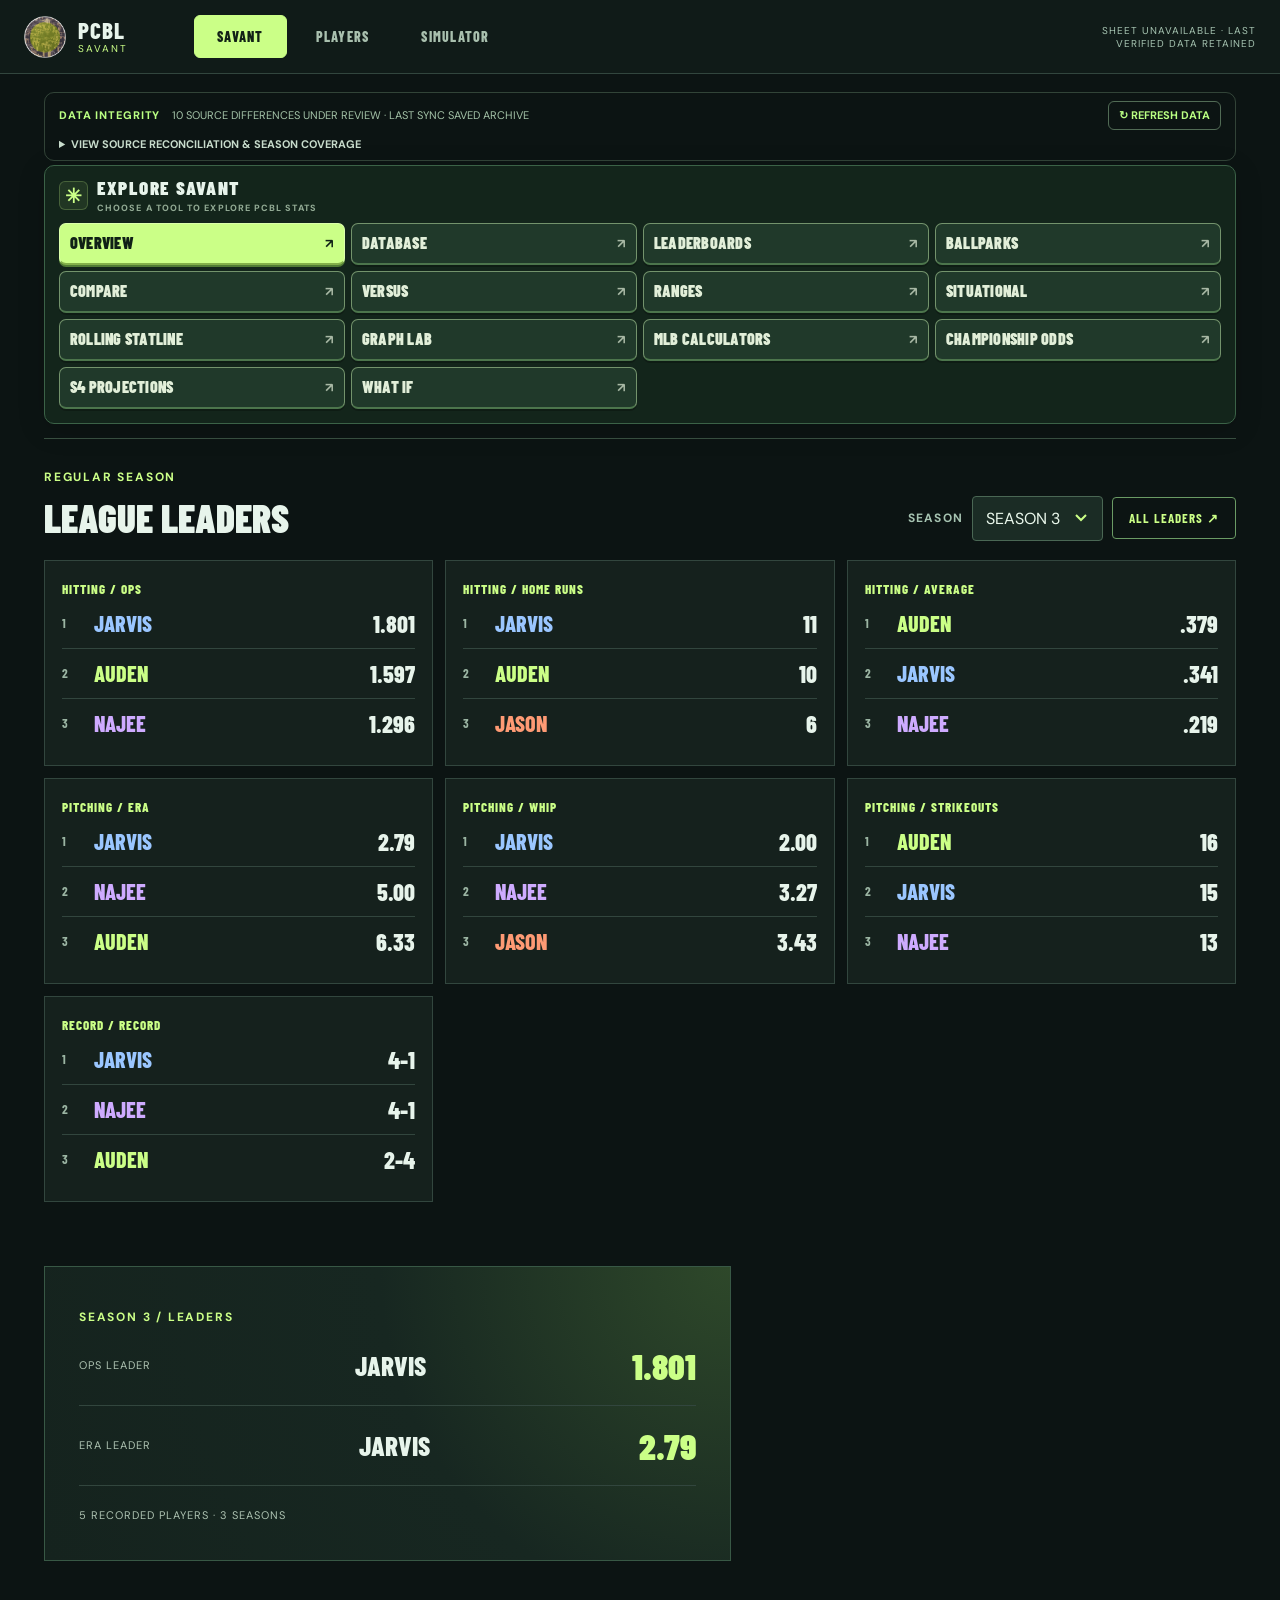
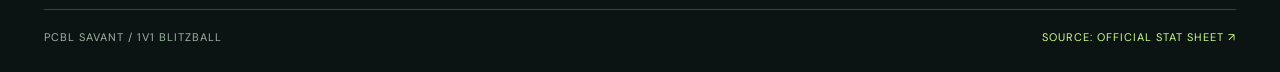
==== commit 4be54608: "Unify Savant records and official/postseason stats, sync calculators, and auto-refresh validated sou" ====
--- a/public/index.html
+++ b/public/index.html
@@ -1,4 +1,4 @@
-<!doctype html><html lang="en"><head><meta charset="utf-8"><meta name="viewport" content="width=device-width,initial-scale=1"><meta name="theme-color" content="#0c1413"><meta name="description" content="PCBL Savant: league stats, player profiles, comparisons and data visualizations."><title>PCBL Savant · The numbers behind the game</title><link rel="stylesheet" href="style.css"></head><body><header class="topbar"><a class="brand" href="#home" aria-label="PCBL Savant home"><img class="brand-image" src="assets/pcbl-logo.png" alt="" width="42" height="42"><span><strong>PCBL</strong><small>SAVANT</small></span></a><nav aria-label="Primary navigation"><button class="nav active" data-view="home">SAVANT</button><button class="nav" data-view="players">PLAYERS</button><button class="nav" data-view="sim">SIMULATOR</button></nav><span id="sourceStatus" class="status">LOADING</span></header><main><div class="savant-navigation" id="savantNavigation" aria-label="Savant sections"><div class="savant-menu-head"><div class="menu-heading"><span class="menu-heading-mark" aria-hidden="true">✳</span><div><strong>EXPLORE SAVANT</strong><small>CHOOSE A TOOL TO EXPLORE PCBL STATS</small></div></div><button class="savant-menu-toggle" id="savantMenuToggle" type="button" aria-expanded="false" aria-controls="savantMenu"><span id="savantCurrent">OVERVIEW</span><span aria-hidden="true">⌄</span></button></div><div class="savant-menu" id="savantMenu" role="navigation" aria-label="Savant pages"><button class="savant-sub" type="button" data-view="home"><span class="menu-label">OVERVIEW</span><span class="menu-arrow" aria-hidden="true">↗</span></button><button class="savant-sub" type="button" data-view="database"><span class="menu-label">DATABASE</span><span class="menu-arrow" aria-hidden="true">↗</span></button><button class="savant-sub" type="button" data-view="leaders"><span class="menu-label">LEADERBOARDS</span><span class="menu-arrow" aria-hidden="true">↗</span></button><button class="savant-sub" type="button" data-view="parks"><span class="menu-label">BALLPARKS</span><span class="menu-arrow" aria-hidden="true">↗</span></button><button class="savant-sub" type="button" data-view="compare"><span class="menu-label">COMPARE</span><span class="menu-arrow" aria-hidden="true">↗</span></button><button class="savant-sub" type="button" data-view="versus"><span class="menu-label">VERSUS</span><span class="menu-arrow" aria-hidden="true">↗</span></button><button class="savant-sub" type="button" data-view="ranges"><span class="menu-label">RANGES</span><span class="menu-arrow" aria-hidden="true">↗</span></button><button class="savant-sub" type="button" data-view="situational"><span class="menu-label">SITUATIONAL</span><span class="menu-arrow" aria-hidden="true">↗</span></button><button class="savant-sub" type="button" data-view="rolling"><span class="menu-label">ROLLING STATLINE</span><span class="menu-arrow" aria-hidden="true">↗</span></button><button class="savant-sub" type="button" data-view="lab"><span class="menu-label">GRAPH LAB</span><span class="menu-arrow" aria-hidden="true">↗</span></button><button class="savant-sub" type="button" data-view="calculators"><span class="menu-label">MLB CALCULATORS</span><span class="menu-arrow" aria-hidden="true">↗</span></button><button class="savant-sub" type="button" data-view="odds"><span class="menu-label">CHAMPIONSHIP ODDS</span><span class="menu-arrow" aria-hidden="true">↗</span></button><button class="savant-sub" type="button" data-view="forecast"><span class="menu-label">S4 PROJECTIONS</span><span class="menu-arrow" aria-hidden="true">↗</span></button><button class="savant-sub" type="button" data-view="whatif"><span class="menu-label">WHAT IF</span><span class="menu-arrow" aria-hidden="true">↗</span></button></div></div><div class="heading"><div><p class="eyebrow" id="eyebrow">PETER COOPER BLITZBALL LEAGUE / DATA STUDIO</p><h1 id="viewTitle">SAVANT<span class="accent">.</span></h1></div><div class="global-filter"><label for="season">SEASON</label><select id="season"><option value="ALL TIME">ALL TIME</option><option value="S1">SEASON 1</option><option value="S2">SEASON 2</option><option value="S3" selected>SEASON 3</option><option value="S4">SEASON 4</option><option value="S5">SEASON 5</option></select></div></div>
+<!doctype html><html lang="en"><head><meta charset="utf-8"><meta name="viewport" content="width=device-width,initial-scale=1"><meta name="theme-color" content="#0c1413"><meta name="description" content="PCBL Savant: league stats, player profiles, comparisons and data visualizations."><title>PCBL Savant · The numbers behind the game</title><link rel="stylesheet" href="style.css"></head><body><header class="topbar"><a class="brand" href="#home" aria-label="PCBL Savant home"><img class="brand-image" src="assets/pcbl-logo.png" alt="" width="42" height="42"><span><strong>PCBL</strong><small>SAVANT</small></span></a><nav aria-label="Primary navigation"><button class="nav active" data-view="home">SAVANT</button><button class="nav" data-view="players">PLAYERS</button><button class="nav" data-view="sim">SIMULATOR</button></nav><span id="sourceStatus" class="status">LOADING</span></header><main><section id="pcblDataHealth" class="pcbl-integrity" aria-label="PCBL source validation" role="status"></section><div class="savant-navigation" id="savantNavigation" aria-label="Savant sections"><div class="savant-menu-head"><div class="menu-heading"><span class="menu-heading-mark" aria-hidden="true">✳</span><div><strong>EXPLORE SAVANT</strong><small>CHOOSE A TOOL TO EXPLORE PCBL STATS</small></div></div><button class="savant-menu-toggle" id="savantMenuToggle" type="button" aria-expanded="false" aria-controls="savantMenu"><span id="savantCurrent">OVERVIEW</span><span aria-hidden="true">⌄</span></button></div><div class="savant-menu" id="savantMenu" role="navigation" aria-label="Savant pages"><button class="savant-sub" type="button" data-view="home"><span class="menu-label">OVERVIEW</span><span class="menu-arrow" aria-hidden="true">↗</span></button><button class="savant-sub" type="button" data-view="database"><span class="menu-label">DATABASE</span><span class="menu-arrow" aria-hidden="true">↗</span></button><button class="savant-sub" type="button" data-view="leaders"><span class="menu-label">LEADERBOARDS</span><span class="menu-arrow" aria-hidden="true">↗</span></button><button class="savant-sub" type="button" data-view="parks"><span class="menu-label">BALLPARKS</span><span class="menu-arrow" aria-hidden="true">↗</span></button><button class="savant-sub" type="button" data-view="compare"><span class="menu-label">COMPARE</span><span class="menu-arrow" aria-hidden="true">↗</span></button><button class="savant-sub" type="button" data-view="versus"><span class="menu-label">VERSUS</span><span class="menu-arrow" aria-hidden="true">↗</span></button><button class="savant-sub" type="button" data-view="ranges"><span class="menu-label">RANGES</span><span class="menu-arrow" aria-hidden="true">↗</span></button><button class="savant-sub" type="button" data-view="situational"><span class="menu-label">SITUATIONAL</span><span class="menu-arrow" aria-hidden="true">↗</span></button><button class="savant-sub" type="button" data-view="rolling"><span class="menu-label">ROLLING STATLINE</span><span class="menu-arrow" aria-hidden="true">↗</span></button><button class="savant-sub" type="button" data-view="lab"><span class="menu-label">GRAPH LAB</span><span class="menu-arrow" aria-hidden="true">↗</span></button><button class="savant-sub" type="button" data-view="calculators"><span class="menu-label">MLB CALCULATORS</span><span class="menu-arrow" aria-hidden="true">↗</span></button><button class="savant-sub" type="button" data-view="odds"><span class="menu-label">CHAMPIONSHIP ODDS</span><span class="menu-arrow" aria-hidden="true">↗</span></button><button class="savant-sub" type="button" data-view="forecast"><span class="menu-label">S4 PROJECTIONS</span><span class="menu-arrow" aria-hidden="true">↗</span></button><button class="savant-sub" type="button" data-view="whatif"><span class="menu-label">WHAT IF</span><span class="menu-arrow" aria-hidden="true">↗</span></button></div></div><div class="heading"><div><p class="eyebrow" id="eyebrow">PETER COOPER BLITZBALL LEAGUE / DATA STUDIO</p><h1 id="viewTitle">SAVANT<span class="accent">.</span></h1></div><div class="global-filter"><label for="season">SEASON</label><select id="season"><option value="ALL TIME">ALL TIME</option><option value="S1">SEASON 1</option><option value="S2">SEASON 2</option><option value="S3" selected>SEASON 3</option><option value="S4">SEASON 4</option><option value="S5">SEASON 5</option></select></div></div>
 <section id="home" class="view"><section class="module"><div class="module-head"><div><p class="eyebrow">REGULAR SEASON</p><h2>LEAGUE LEADERS</h2></div><div class="inline-filters"><label for="overviewSeason">SEASON</label><select id="overviewSeason"><option value="ALL TIME">CAREER</option><option value="S1">S1</option><option value="S2">S2</option><option value="S3" selected>S3</option><option value="S4">SEASON 4</option><option value="S5">SEASON 5</option></select><button class="export" data-go="leaders">ALL LEADERS ↗</button></div></div><div id="overviewLeaders" class="overview-leaders"></div></section><div class="home-intro"><div id="homeSpotlight" class="spotlight"></div></div></section>
 <section id="leaders" class="view" hidden><div class="subnav"><button class="category active" data-category="hitting">HITTING</button><button class="category" data-category="pitching">PITCHING</button></div><div class="control-strip"><div><label for="leaderStat">STATISTIC</label><select id="leaderStat"></select></div><div><label for="leaderPark">BALLPARK</label><select id="leaderPark"><option value="ALL">ALL BALLPARKS</option><option value="PCBL HOME FIELD">PCBL HOME FIELD</option><option value="MURPHY PARK">MURPHY PARK</option><option value="POLO RINK">POLO RINK</option></select></div><p id="qualifier" class="hint"></p><button class="export" id="downloadLeaders">↓ DOWNLOAD CSV</button></div><div id="leaderCards" class="podium"></div><div class="section-heading"><h2>COMPLETE RANKINGS</h2><span id="rankingCount"></span></div><div class="table-wrap"><table><thead><tr><th>RANK</th><th>PLAYER</th><th>RECORD</th><th id="rankStat">STAT</th><th>PLAYED</th></tr></thead><tbody id="rankRows"></tbody></table></div></section>
 <section id="lab" class="view" hidden><div class="lab-controls"><div><label for="graphSeason">DATASET</label><select id="graphSeason"><option value="ALL TIME">CAREER</option><option value="S1">SEASON 1</option><option value="S2">SEASON 2</option><option value="S3" selected>SEASON 3</option><option value="S4">SEASON 4</option><option value="S5">SEASON 5</option><option value="ALL SEASONS">ALL PLAYER SEASONS</option></select></div><div><label for="graphStage">GAMES</label><select id="graphStage"><option value="regular">REGULAR SEASON</option><option value="postseason">POSTSEASON</option><option value="both">REGULAR + POSTSEASON</option></select></div><div><label for="graphPark">BALLPARK</label><select id="graphPark"><option value="ALL">ALL BALLPARKS</option><option value="PCBL HOME FIELD">PCBL HOME FIELD</option><option value="MURPHY PARK">MURPHY PARK</option><option value="POLO RINK">POLO RINK</option></select></div><div><label for="graphX">X AXIS</label><select id="graphX"></select></div><div><label for="graphY">Y AXIS</label><select id="graphY"></select></div><button class="export" id="downloadGraph">↓ DOWNLOAD PNG</button></div><div class="graph-shell"><div class="graph-top"><span class="eyebrow">PCBL / EXPLORER</span><span id="graphCount"></span></div><div class="plot"><canvas id="chart" role="img" aria-label="Player statistics scatter chart"></canvas><div id="graphTooltip" class="graph-tooltip" hidden></div></div><div id="legend" class="legend"></div></div><p class="hint">Tap a dot for the player and their stats. Move across the chart to explore.</p></section>
@@ -6,7 +6,7 @@
 <section id="odds" class="view" hidden><div id="oddsContent"></div><p class="hint">Estimates from recorded regular-season hitting, pitching and results. The Jarvis–Najee finale sets seeds 1 and 2; seed 4 plays seed 1 and seed 3 plays seed 2 in single-game semifinals. The championship is best of three.</p></section><section id="forecast" class="view" hidden><p class="hint">Illustrative projections with the greatest weight on Season 3. Season 1 remains in the model for this three-player field.</p><div id="forecastContent"></div><details class="forecast-expander" id="forecastAll"><summary>ALL S4 PROJECTIONS</summary><div id="forecastDetails"></div></details><details class="method"><summary>Projection method</summary><p>Every available player-season contributes once. Each earlier season receives 0.6 times the weight of the next season; rates also reflect PA or IP, and projected playing time reflects games played. Missing player-seasons are omitted. IP rounds to the nearest half inning; derived stats use projected counts. These are estimates without opponent adjustments.</p></details><section class="league-average-section"><div class="league-average-heading"><div><p class="eyebrow">SIX-GAME PLAYER BASELINE</p><h2>LEAGUE AVERAGE PLAYER STATS</h2></div><label for="leagueAverageSeason">SEASON <select id="leagueAverageSeason"><option value="S3" selected>SEASON 3</option><option value="S4">SEASON 4</option><option value="S5">SEASON 5</option><option value="S2">SEASON 2</option><option value="S1">SEASON 1</option><option value="ALL TIME">ALL TIME</option></select></label></div><p class="hint">What a player producing at the selected league's pooled rates would put up over six games. Season 3 includes games recorded so far.</p><div id="leagueAverageContent"></div><details class="method"><summary>League average and projection equations</summary><p id="leagueAverageMethod"></p></details></section></section>
 <section id="database" class="view" hidden><div class="database-intro"><p>Write comparisons with AND, OR, and parentheses. Example: <code>OPS &gt; 1.000 AND ERA &lt; 4.00 AND K/BB &lt; 2.0 AND IP &gt; 10</code>. Select HITTING or PITCHING below. The selected category determines which K and BB your query searches.</p></div><div class="query-panel"><label for="dbQuery">YOUR QUERY</label><textarea id="dbQuery" rows="2" spellcheck="false" placeholder="OPS > 1.000 AND ERA < 4.00"></textarea><div class="query-actions"><label for="dbSeason">RECORDS <select id="dbSeason"><option value="SEASONS">ALL SEASONS</option><option value="S1">SEASON 1</option><option value="S2">SEASON 2</option><option value="S3">SEASON 3</option><option value="S4">SEASON 4</option><option value="S5">SEASON 5</option><option value="ALL TIME">CAREER</option></select></label><label for="dbStage">GAMES <select id="dbStage"><option value="regular">REGULAR SEASON</option><option value="postseason">POSTSEASON</option><option value="both">REGULAR + POSTSEASON</option></select></label><label for="dbPark">BALLPARK <select id="dbPark"><option value="ALL">ALL BALLPARKS</option><option value="PCBL HOME FIELD">PCBL HOME FIELD</option><option value="MURPHY PARK">MURPHY PARK</option><option value="POLO RINK">POLO RINK</option></select></label><button id="dbRun" class="pill-action">SEARCH ↗</button><button id="dbDownload" class="export">↓ CSV</button><span id="dbStatus" role="status"></span></div></div><div class="db-category-tabs" role="tablist" aria-label="Database stats"><button type="button" class="active" data-db-side="hitting" role="tab" aria-selected="true">HITTING</button><button type="button" data-db-side="pitching" role="tab" aria-selected="false">PITCHING</button></div><div class="db-scroll"><table class="db-table"><thead id="dbHead"></thead><tbody id="dbRows"></tbody></table></div><p class="hint">Postseason records appear separately in every database view. S1–S2 postseason W–L uses official historical summaries; later results use completed game scores. * means incomplete scores, — means unavailable, not 0–0. Database refreshes when live logs load.</p></section>
 <section id="whatif" class="view" hidden><p class="hint">Choose any PCBL player to estimate their next full season. Every recorded season contributes, with recent stats carrying more weight. Adjust playing time to see how the totals change.</p><div class="whatif-controls"><label for="whatifPlayer">PLAYER <select id="whatifPlayer"><option value="Auden">AUDEN</option><option value="Jason">JASON</option><option value="Jarvis">JARVIS</option></select></label><div><label for="whatifPA">PLATE APPEARANCES <b id="whatifPAValue">—</b></label><input id="whatifPA" type="range" min="0" max="180" step="1"></div><div><label for="whatifIP">INNINGS PITCHED <b id="whatifIPValue">—</b></label><input id="whatifIP" type="range" min="0" max="40" step="0.5"></div><button id="whatifReset" type="button" class="export">RESET TO BASELINE</button></div><p class="whatif-source" id="whatifSource"></p><div id="whatifResults"></div><section class="milestone-section"><div class="module-head"><div><p class="eyebrow">PROJECTED MILESTONE ODDS</p><h2>WHAT ARE THE CHANCES?</h2></div></div><div class="milestone-controls"><label for="milestoneStat">STAT <select id="milestoneStat"><option value="HR">HOME RUNS</option><option value="K">PITCHING STRIKEOUTS</option><option value="R">RUNS SCORED</option></select></label><label for="milestoneTarget">AT LEAST <input id="milestoneTarget" type="number" min="1" max="100" step="1" value="10" inputmode="numeric"></label></div><div id="milestoneResult" aria-live="polite"></div><p class="hint">Model estimate at the playing time above. HR and runs use a binomial model per PA; pitching K uses a Poisson count model per IP. Each assumes a constant projected rate and independent opportunities. Odds are estimates, not game outcomes.</p></section></section><section id="sim" class="view" hidden><div class="sim-control"><div><label for="simPark">BALLPARK</label><select id="simPark"><option value="PCBL MAIN FIELD">PCBL MAIN FIELD</option><option value="MURPHY PARK">MURPHY PARK</option><option value="POLO RINK">POLO RINK</option></select></div><div><label for="simSound">SOUND</label><select id="simSound"><option value="on">ON</option><option value="off">OFF</option></select></div><div><label for="simAway">AWAY PLAYER</label><select id="simAway"></select></div><div><label for="simAwaySeason">AWAY VERSION</label><select id="simAwaySeason"><option value="ALL TIME">CAREER</option><option value="S1">SEASON 1</option><option value="S2">SEASON 2</option><option value="S3" selected>SEASON 3</option><option value="S4">SEASON 4</option><option value="S5">SEASON 5</option></select></div><div><label for="simHome">HOME PLAYER</label><select id="simHome"></select></div><div><label for="simHomeSeason">HOME VERSION</label><select id="simHomeSeason"><option value="ALL TIME">CAREER</option><option value="S1">SEASON 1</option><option value="S2">SEASON 2</option><option value="S3" selected>SEASON 3</option><option value="S4">SEASON 4</option><option value="S5">SEASON 5</option></select></div><button id="startSim" class="pill-action">PLAY BALL</button></div><div class="sim-shell"><div class="sim-stage"><canvas id="simCanvas" width="840" height="400" role="img" aria-label="Pixel art blitzball game"></canvas><div class="sim-scoreboard"><div id="simScore"></div><div class="sim-count"><span id="simState">READY</span><span id="simInning">INNING 1 · TOP</span><span id="simOuts">0 OUTS</span><span id="simBases">BASES EMPTY</span></div></div></div><div class="inning-toolbar"><strong>GAME LOG</strong><button id="simPrevInning" type="button" aria-label="Previous inning">‹</button><label for="simInningView">INNING</label><select id="simInningView"><option value="ALL">ALL INNINGS</option></select><button id="simNextInning" type="button" aria-label="Next inning">›</button><button id="downloadGame" class="export" disabled>↓ DOWNLOAD GAME CSV</button></div><div id="simInningTabs" class="sim-inning-tabs" role="tablist" aria-label="Game log innings"></div><div class="sim-bottom"><strong id="simCall">Choose two player seasons and start the game.</strong><button id="nextPlay" class="pill-action" disabled>NEXT PLAY →</button><button id="autoPlay" class="export" disabled>AUTO PLAY</button><label class="speed-control" for="simSpeed"><span>AUTO SPEED <b id="speedValue">1×</b></span><input id="simSpeed" type="range" min="1" max="3" step="0.1" value="1"></label></div><ol id="simLog" class="sim-log" aria-label="Play by play"></ol></div><p class="hint">Illustrative simulation from the selected player seasons and field. Matchup odds are anchored to each selected season’s offense and pitching quality, then adjusted by ballpark effects. Small park samples are heavily regressed toward the player baseline. Two outs per inning; innings 1–2 use the PCBL 5-run limit, while the 3rd and extras are uncapped. Ties continue into extras. The field has no physical bases; runner status stays on the scoreboard.</p></section>
-<section id="calculators" class="view" hidden><div class="calc-intro"><div><p>Compare PCBL players with MLB players and teams, or translate a PCBL stat into its league-relative MLB equivalent.</p></div></div><div class="calc-tabs" role="tablist" aria-label="MLB calculators"><button type="button" role="tab" class="calc-tab active" id="calcPlayerTab" data-calculator="player" aria-selected="true" aria-controls="calcPlayerPanel"><span>01 / PLAYER COMPS</span><strong>WHO'S THE MLB MATCH?</strong><small>SEARCH MLB PLAYERS · COMPARE PCBL CAREERS</small></button><button type="button" role="tab" class="calc-tab" id="calcStatTab" data-calculator="stat" aria-selected="false" aria-controls="calcStatPanel"><span>02 / STAT CALCULATOR</span><strong>WHAT'S THE MLB EQUIVALENT?</strong><small>TRANSLATE RATES · HITTING & PITCHING</small></button><button type="button" role="tab" class="calc-tab" id="calcTeamTab" data-calculator="team" aria-selected="false" aria-controls="calcTeamPanel"><span>03 / TEAM COMPS</span><strong>WHO PLAYS LIKE AN MLB TEAM?</strong><small>PLAYER ↔ TEAM · TOP THREE MATCHES</small></button></div><div class="calc-frame-shell" id="calcPlayerPanel" role="tabpanel" aria-labelledby="calcPlayerTab"><iframe id="calcPlayerFrame" title="MLB–PCBL Player Comps" loading="lazy" src="tools/player-comps/index.html"></iframe><a class="calc-open" href="tools/player-comps/index.html" target="_blank" rel="noopener">OPEN PLAYER COMPS IN A NEW TAB ↗</a></div><div class="calc-frame-shell" id="calcStatPanel" role="tabpanel" aria-labelledby="calcStatTab" hidden><iframe id="calcStatFrame" title="PCBL to MLB Stat Calculator" loading="lazy" data-src="tools/stat-calculator/index.html"></iframe><a class="calc-open" href="tools/stat-calculator/index.html" target="_blank" rel="noopener">OPEN STAT CALCULATOR IN A NEW TAB ↗</a></div><div class="calc-frame-shell calc-team-panel" id="calcTeamPanel" role="tabpanel" aria-labelledby="calcTeamTab" hidden><div class="team-compare-controls"><label>SEARCH DIRECTION<select id="teamDirection"><option value="pcbl">PCBL PLAYER → MLB TEAMS</option><option value="mlb">MLB TEAM → PCBL PLAYERS</option></select></label><label>PCBL SEASON<select id="teamPcblSeason"><option value="ALL TIME">CAREER</option><option value="S1">SEASON 1</option><option value="S2">SEASON 2</option><option value="S3" selected>SEASON 3</option><option value="S4">SEASON 4</option><option value="S5">SEASON 5</option></select></label><label>MLB SEASON<select id="teamMlbSeason"><option value="2025" selected>2025</option><option value="2024">2024</option><option value="2023">2023</option><option value="2022">2022</option><option value="2021">2021</option><option value="2020">2020</option><option value="2019">2019</option><option value="2018">2018</option><option value="2017">2017</option><option value="2016">2016</option></select></label><label>STAT FOCUS<select id="teamFocus"><option value="both">HITTING + PITCHING</option><option value="hitting">HITTING</option><option value="pitching">PITCHING</option></select></label><label id="teamPlayerLabel">PCBL PLAYER<select id="teamPlayer"></select></label><label id="teamMlbLabel" hidden>MLB TEAM<select id="teamMlbTeam"></select></label></div><div id="teamResults" class="team-results" aria-live="polite"></div><div id="teamProfile" class="team-profile" aria-live="polite"></div><p class="calc-footnote">Regular-season MLB team rates and PCBL player rates are compared relative to their respective leagues. Similarity describes statistical shape, not a projection.</p></div><p class="calc-footnote">PCBL numbers come from the league stat sheet, with an included snapshot when the live source is unavailable. MLB player searches need an internet connection. These translations are league-relative comparisons, not official MLB projections.</p></section><section class="view" hidden="" id="situational"><div class="versus-intro"><div><p class="eyebrow">PCBL SAVANT / SITUATIONAL</p><h2>EXPLORE THE SPLITS</h2><p>Pick a player and situation to explore their hitting or pitching. Baserunner states are shown only when the play-by-play supports them; unresolved states are excluded from specific runner splits.</p></div><button class="export" id="sitDownload" type="button">↓ DOWNLOAD EVENTS CSV</button></div><div aria-label="Situational category" class="db-category-tabs" role="tablist"><button aria-selected="true" class="active" data-sit-side="hitting" role="tab">HITTING</button><button aria-selected="false" data-sit-side="pitching" role="tab">PITCHING</button></div><div class="situational-main-filters"><label>PLAYER<select id="sitPlayer"><option value="ALL">ALL PLAYERS</option></select></label><label>SEASON<select id="sitSeason"><option value="ALL">ALL TIME</option></select></label><label>GAMES<select id="sitStage"><option value="regular">REGULAR SEASON</option><option value="postseason">POSTSEASON</option><option value="both">BOTH</option></select></label><label>INNING<select id="sitInning"><option value="ALL">ALL INNINGS</option></select></label><label>RUNNERS<select id="sitBases"><option value="ALL">ALL BASE STATES</option></select></label></div><details class="sit-advanced"><summary>MORE FILTERS  ·  BALLPARK, MATCHUP &amp; GAME STATE</summary><div class="sit-advanced-grid"><label>SITUATION<select id="sitSituation"><option value="ALL">ALL SITUATIONS</option><option value="risp">SCORING POSITION (LOGGED)</option><option value="loaded">BASES LOADED (LOGGED)</option><option value="leadoff">LEADOFF PLATE APPEARANCE</option><option value="first">FIRST PA VS OPPONENT</option><option value="later">SECOND+ PA VS OPPONENT</option><option value="early">INNINGS 1–2</option><option value="late">INNING 3+</option></select></label><label>BATTING ORDER <select id="sitHalf"><option value="ALL">HOME + AWAY</option><option value="top">AWAY / BATTING FIRST</option><option value="bottom">HOME / BATTING SECOND</option></select></label><label>BALLPARK<select id="sitPark"><option value="ALL">ALL BALLPARKS</option><option value="PCBL HOME FIELD">PCBL HOME FIELD</option><option value="MURPHY PARK">MURPHY PARK</option><option value="POLO RINK">POLO RINK</option></select></label><label>BALLPARK MODE <select id="sitParkMode"><option value="only">ONLY SELECTED FIELD</option><option value="exclude">EXCLUDE SELECTED FIELD</option></select></label><label>COUNT (IF LOGGED) <select id="sitCount"><option value="ALL">ALL COUNTS</option></select></label></div></details><button class="sit-reset" id="sitReset" type="button">↺ RESET FILTERS</button><div class="park-sync-row"><p class="log-sync sit-source-note" data-log-sync="">VERIFIED GAME LOG SNAPSHOT</p><button class="export" id="sitRefreshLogs" type="button">↻ REFRESH GAME LOGS</button></div><div id="sitOverview"></div><div aria-label="Situational breakdown" class="sit-result-tabs" role="tablist"><button class="active" data-sit-table="inning" type="button">BY INNING</button><button class="" data-sit-table="bases" type="button">RUNNERS ON</button><button class="" data-sit-table="players" type="button">BY PLAYER</button></div><div id="sitContent"></div><details class="sit-more-results"><summary>VIEW ADDITIONAL SPLITS &amp; LEADERBOARDS</summary><div id="sitExtra"></div></details><details class="method"><summary>DATA QUALITY &amp; RUNNER-STATE METHODOLOGY</summary><p id="sitFootnote"></p></details></section><section id="rolling" class="view" hidden><div class="versus-intro"><div><p class="eyebrow">PCBL SAVANT / GAME-BY-GAME</p><h2>ROLLING STATLINE</h2><p>See a true moving statline: each point recalculates the selected statistic from the previous N games, ending at that game. Hover or click to inspect any point.</p></div><button class="export" type="button" id="rollingCsv">↓ DOWNLOAD CSV</button></div><div class="rolling-controls"><label>PLAYER<select id="rollingPlayer"></select></label><label>HITTING / PITCHING<select id="rollingSide"><option value="hitting">HITTING</option><option value="pitching">PITCHING</option></select></label><label>STAT<select id="rollingStat"></select></label><label>WINDOW<select id="rollingWindow"><option value="1">SINGLE GAME</option><option value="3" selected>LAST 3 GAMES</option><option value="5">LAST 5 GAMES</option><option value="10">LAST 10 GAMES</option></select></label><label>SEASON<select id="rollingSeason"><option value="ALL">ALL TIME</option></select></label><label>GAMES<select id="rollingPhase"><option value="regular">REGULAR</option><option value="postseason">POSTSEASON</option><option value="both">BOTH</option></select></label><label>BALLPARK<select id="rollingPark"><option value="ALL">ALL BALLPARKS</option><option value="PCBL HOME FIELD">PCBL HOME FIELD</option><option value="MURPHY PARK">MURPHY PARK</option><option value="POLO RINK">POLO RINK</option></select></label></div><p id="rollingStatus" class="hint"></p><div class="rolling-navigator" aria-label="Rolling statline game navigator"><div class="rolling-nav-top"><div><span class="rolling-nav-eyebrow">GAME-BY-GAME EXPLORER</span><strong id="rollingFocusTitle">SELECT A GAME</strong></div><div class="rolling-nav-buttons"><button type="button" id="rollingPrev" aria-label="Previous game">← PREV</button><button type="button" id="rollingNext" aria-label="Next game">NEXT →</button></div></div><div class="rolling-scrub"><label for="rollingGameSlider">JUMP TO ANY GAME</label><input id="rollingGameSlider" type="range" min="0" max="0" value="0" step="1" aria-label="Choose a game along the rolling statline"><select id="rollingGameJump" aria-label="Select a specific game"></select></div><div class="rolling-focused-stats" id="rollingFocusStats" aria-live="polite"></div></div><div class="rolling-chart"><div class="rolling-graph-heading"><div><strong>PCBL / ROLLING EXPLORER</strong><span id="rollingGraphSub">JARVIS · SEASON 3 · OPS</span></div><span id="rollingGraphCount"></span></div><div class="rolling-chart-scroll" id="rollingChartScroll"><svg id="rollingChart" viewBox="0 0 800 270" role="img" aria-label="Scrollable rolling statistical performance; select any point to inspect its game"></svg></div><div id="rollingGraphTip" class="rolling-graph-tip" hidden></div><div class="rolling-graph-legend"><span class="rolling-legend-mark"></span><span id="rollingLegend">JARVIS · OPS</span></div><p class="rolling-scroll-hint">← SCROLL HORIZONTALLY TO SEE EVERY GAME · CLICK A POINT TO INSPECT →</p></div><div id="rollingTable" class="table-wrap"></div><p class="hint">Derived from game-log events, not manually copied season totals. The first few points use the games available so far. Pitching IP is outs / 2 (two PCBL outs per inning). ERA requires earned-run attribution and is not estimated here.</p></section><section id="ranges" class="view" hidden><div class="versus-intro"><div><p class="eyebrow">GAME-TO-GAME SPLITS</p><h2>THE RANGE LAB.</h2><p>Pick two games to count the plays between them, including both endpoints. Move across seasons and into the postseason.</p></div><button class="export" id="rangeDownload" type="button">↓ DOWNLOAD PLAYS CSV</button></div><div class="range-controls"><label for="rangeFrom">FROM GAME<select id="rangeFrom"></select></label><label for="rangeTo">THROUGH GAME<select id="rangeTo"></select></label><label for="rangeStage">GAMES<select id="rangeStage"><option value="regular">REGULAR SEASON</option><option value="postseason">POSTSEASON</option><option value="both">REGULAR + POSTSEASON</option></select></label><label for="rangePark">BALLPARK<select id="rangePark"><option value="all">ALL FIELDS</option><option value="PCBL HOME FIELD">PCBL HOME FIELD</option><option value="MURPHY PARK">MURPHY PARK</option><option value="POLO RINK">POLO RINK</option></select></label><label for="rangePlayer">PLAYER<select id="rangePlayer"><option value="all">ALL PLAYERS</option></select></label></div><p class="log-sync" data-log-sync>VERIFIED LOG SNAPSHOT</p><div id="rangeCoverage"></div><div id="rangeContent"></div><details class="method"><summary>HOW RANGE STATS ARE COUNTED</summary><p>Only the written play events in the selected games are counted. Hitting AVG = hits / at bats; OBP = (hits + walks + hit by pitches) / plate appearances; SLG = total bases / at bats; OPS = OBP + SLG. Pitching HA, HR allowed, walks, strikeouts and outs come from those same events. PCBL has two outs per inning, so logged IP = logged outs / 2 and logged WHIP = (hits allowed + walks allowed) / logged IP. Earned runs and ERA cannot be safely allocated to individual pitchers from every game log, so they are intentionally omitted. Official season totals remain on the player pages and sheet.</p></details></section><section id="versus" class="view" hidden><div class="versus-intro"><div><p class="eyebrow">THE MATCHUP ARCHIVE</p><h2>HEAD TO HEAD.</h2><p>Counted from individual plate appearances in the official game logs. Season and game type are independent filters.</p></div><div class="versus-intro-actions"><a class="export" href="https://docs.google.com/document/d/1M9Xq86XXi_HrYJwnDLI8Pn608KZ_RBVzVc6UfwaZemo/edit?tab=t.0" target="_blank" rel="noopener">VIEW GAME LOGS ↗</a></div></div><div class="versus-controls"><label>BATTER<select id="versusBatter"></select></label><label>OPPONENT / PITCHER<select id="versusPitcher"></select></label><label>SEASON<select id="versusSeason"><option value="ALL TIME">ALL TIME</option><option value="S1">SEASON 1</option><option value="S2">SEASON 2</option><option value="S3" selected>SEASON 3</option><option value="S4">SEASON 4</option><option value="S5">SEASON 5</option></select></label><label>GAMES<select id="versusPhase"><option value="regular">REGULAR SEASON</option><option value="postseason">POSTSEASON</option><option value="both">BOTH</option></select></label><label>BALLPARK<select id="versusPark"><option value="all">ALL FIELDS</option><option value="PCBL HOME FIELD">PCBL HOME FIELD</option><option value="MURPHY PARK">MURPHY PARK</option><option value="POLO RINK">POLO RINK</option></select></label><label>EXACT GAME<select id="versusGame"><option value="all">ALL MATCHING GAMES</option></select></label></div><p class="log-sync" data-log-sync>VERIFIED LOG SNAPSHOT</p><div id="versusContent"></div><p class="versus-footnote">These are matchup counts from readable play events, not official season totals. The main stat sheet remains authoritative for official aggregates. Ambiguous plays are excluded rather than assigned to a guessed opponent. A missing matchup displays no data, never zero performance. For example, Season 3 Game 2 lists 30 Najee plate appearances in the play sequence while its written game summary says 29; the displayed matchup follows the play sequence.</p></section><section id="parks" class="view" hidden><div class="park-sync-row"><p class="log-sync" data-log-sync>VERIFIED GAME + PARK SNAPSHOT</p><button class="export" id="refreshLogs" type="button">↻ CHECK LIVE SOURCE</button></div><div id="parksContent"></div><div id="parkLeaders"></div></section><section id="compare" class="view" hidden><div class="compare-toolbar"><div><strong>PLAYER-SEASON MATCHUP</strong><span>Choose 2–5 profiles. Each card has its own season.</span></div><button id="addCompare" class="pill-action">+ ADD PLAYER</button><button id="downloadCompare" class="export">↓ DOWNLOAD CSV</button></div><div id="comparePicks" class="compare-picks"></div><div id="compareContent"></div></section>
+<section id="calculators" class="view" hidden><div class="calc-intro"><div><p>Compare PCBL players with MLB players and teams, or translate a PCBL stat into its league-relative MLB equivalent.</p></div></div><div class="calc-tabs" role="tablist" aria-label="MLB calculators"><button type="button" role="tab" class="calc-tab active" id="calcPlayerTab" data-calculator="player" aria-selected="true" aria-controls="calcPlayerPanel"><span>01 / PLAYER COMPS</span><strong>WHO'S THE MLB MATCH?</strong><small>SEARCH MLB PLAYERS · COMPARE PCBL CAREERS</small></button><button type="button" role="tab" class="calc-tab" id="calcStatTab" data-calculator="stat" aria-selected="false" aria-controls="calcStatPanel"><span>02 / STAT CALCULATOR</span><strong>WHAT'S THE MLB EQUIVALENT?</strong><small>TRANSLATE RATES · HITTING & PITCHING</small></button><button type="button" role="tab" class="calc-tab" id="calcTeamTab" data-calculator="team" aria-selected="false" aria-controls="calcTeamPanel"><span>03 / TEAM COMPS</span><strong>WHO PLAYS LIKE AN MLB TEAM?</strong><small>PLAYER ↔ TEAM · TOP THREE MATCHES</small></button></div><div class="calc-frame-shell" id="calcPlayerPanel" role="tabpanel" aria-labelledby="calcPlayerTab"><iframe id="calcPlayerFrame" title="MLB–PCBL Player Comps" loading="lazy" src="tools/player-comps/index.html"></iframe><a class="calc-open" href="tools/player-comps/index.html" target="_blank" rel="noopener">OPEN PLAYER COMPS IN A NEW TAB ↗</a></div><div class="calc-frame-shell" id="calcStatPanel" role="tabpanel" aria-labelledby="calcStatTab" hidden><iframe id="calcStatFrame" title="PCBL to MLB Stat Calculator" loading="lazy" data-src="tools/stat-calculator/index.html"></iframe><a class="calc-open" href="tools/stat-calculator/index.html" target="_blank" rel="noopener">OPEN STAT CALCULATOR IN A NEW TAB ↗</a></div><div class="calc-frame-shell calc-team-panel" id="calcTeamPanel" role="tabpanel" aria-labelledby="calcTeamTab" hidden><div class="team-compare-controls"><label>SEARCH DIRECTION<select id="teamDirection"><option value="pcbl">PCBL PLAYER → MLB TEAMS</option><option value="mlb">MLB TEAM → PCBL PLAYERS</option></select></label><label>PCBL SEASON<select id="teamPcblSeason"><option value="ALL TIME">CAREER</option><option value="S1">SEASON 1</option><option value="S2">SEASON 2</option><option value="S3" selected>SEASON 3</option><option value="S4">SEASON 4</option><option value="S5">SEASON 5</option></select></label><label>MLB SEASON<select id="teamMlbSeason"><option value="2026" selected>2026</option><option value="2025">2025</option><option value="2024">2024</option><option value="2023">2023</option><option value="2022">2022</option><option value="2021">2021</option><option value="2020">2020</option><option value="2019">2019</option><option value="2018">2018</option><option value="2017">2017</option><option value="2016">2016</option></select></label><label>STAT FOCUS<select id="teamFocus"><option value="both">HITTING + PITCHING</option><option value="hitting">HITTING</option><option value="pitching">PITCHING</option></select></label><label id="teamPlayerLabel">PCBL PLAYER<select id="teamPlayer"></select></label><label id="teamMlbLabel" hidden>MLB TEAM<select id="teamMlbTeam"></select></label></div><div id="teamResults" class="team-results" aria-live="polite"></div><div id="teamProfile" class="team-profile" aria-live="polite"></div><p class="calc-footnote">Regular-season MLB team rates and PCBL player rates are compared relative to their respective leagues. Similarity describes statistical shape, not a projection.</p></div><p class="calc-footnote">PCBL numbers come from the league stat sheet, with an included snapshot when the live source is unavailable. MLB player searches need an internet connection. These translations are league-relative comparisons, not official MLB projections.</p></section><section class="view" hidden="" id="situational"><div class="versus-intro"><div><p class="eyebrow">PCBL SAVANT / SITUATIONAL</p><h2>EXPLORE THE SPLITS</h2><p>Pick a player and situation to explore their hitting or pitching. Baserunner states are shown only when the play-by-play supports them; unresolved states are excluded from specific runner splits.</p></div><button class="export" id="sitDownload" type="button">↓ DOWNLOAD EVENTS CSV</button></div><div aria-label="Situational category" class="db-category-tabs" role="tablist"><button aria-selected="true" class="active" data-sit-side="hitting" role="tab">HITTING</button><button aria-selected="false" data-sit-side="pitching" role="tab">PITCHING</button></div><div class="situational-main-filters"><label>PLAYER<select id="sitPlayer"><option value="ALL">ALL PLAYERS</option></select></label><label>SEASON<select id="sitSeason"><option value="ALL">ALL TIME</option></select></label><label>GAMES<select id="sitStage"><option value="regular">REGULAR SEASON</option><option value="postseason">POSTSEASON</option><option value="both">BOTH</option></select></label><label>INNING<select id="sitInning"><option value="ALL">ALL INNINGS</option></select></label><label>RUNNERS<select id="sitBases"><option value="ALL">ALL BASE STATES</option></select></label></div><details class="sit-advanced"><summary>MORE FILTERS  ·  BALLPARK, MATCHUP &amp; GAME STATE</summary><div class="sit-advanced-grid"><label>SITUATION<select id="sitSituation"><option value="ALL">ALL SITUATIONS</option><option value="risp">SCORING POSITION (LOGGED)</option><option value="loaded">BASES LOADED (LOGGED)</option><option value="leadoff">LEADOFF PLATE APPEARANCE</option><option value="first">FIRST PA VS OPPONENT</option><option value="later">SECOND+ PA VS OPPONENT</option><option value="early">INNINGS 1–2</option><option value="late">INNING 3+</option></select></label><label>BATTING ORDER <select id="sitHalf"><option value="ALL">HOME + AWAY</option><option value="top">AWAY / BATTING FIRST</option><option value="bottom">HOME / BATTING SECOND</option></select></label><label>BALLPARK<select id="sitPark"><option value="ALL">ALL BALLPARKS</option><option value="PCBL HOME FIELD">PCBL HOME FIELD</option><option value="MURPHY PARK">MURPHY PARK</option><option value="POLO RINK">POLO RINK</option></select></label><label>BALLPARK MODE <select id="sitParkMode"><option value="only">ONLY SELECTED FIELD</option><option value="exclude">EXCLUDE SELECTED FIELD</option></select></label><label>COUNT (IF LOGGED) <select id="sitCount"><option value="ALL">ALL COUNTS</option></select></label></div></details><button class="sit-reset" id="sitReset" type="button">↺ RESET FILTERS</button><div class="park-sync-row"><p class="log-sync sit-source-note" data-log-sync="">VERIFIED GAME LOG SNAPSHOT</p><button class="export" id="sitRefreshLogs" type="button">↻ REFRESH GAME LOGS</button></div><div id="sitOverview"></div><div aria-label="Situational breakdown" class="sit-result-tabs" role="tablist"><button class="active" data-sit-table="inning" type="button">BY INNING</button><button class="" data-sit-table="bases" type="button">RUNNERS ON</button><button class="" data-sit-table="players" type="button">BY PLAYER</button></div><div id="sitContent"></div><details class="sit-more-results"><summary>VIEW ADDITIONAL SPLITS &amp; LEADERBOARDS</summary><div id="sitExtra"></div></details><details class="method"><summary>DATA QUALITY &amp; RUNNER-STATE METHODOLOGY</summary><p id="sitFootnote"></p></details></section><section id="rolling" class="view" hidden><div class="versus-intro"><div><p class="eyebrow">PCBL SAVANT / GAME-BY-GAME</p><h2>ROLLING STATLINE</h2><p>See a true moving statline: each point recalculates the selected statistic from the previous N games, ending at that game. Hover or click to inspect any point.</p></div><button class="export" type="button" id="rollingCsv">↓ DOWNLOAD CSV</button></div><div class="rolling-controls"><label>PLAYER<select id="rollingPlayer"></select></label><label>HITTING / PITCHING<select id="rollingSide"><option value="hitting">HITTING</option><option value="pitching">PITCHING</option></select></label><label>STAT<select id="rollingStat"></select></label><label>WINDOW<select id="rollingWindow"><option value="1">SINGLE GAME</option><option value="3" selected>LAST 3 GAMES</option><option value="5">LAST 5 GAMES</option><option value="10">LAST 10 GAMES</option></select></label><label>SEASON<select id="rollingSeason"><option value="ALL">ALL TIME</option></select></label><label>GAMES<select id="rollingPhase"><option value="regular">REGULAR</option><option value="postseason">POSTSEASON</option><option value="both">BOTH</option></select></label><label>BALLPARK<select id="rollingPark"><option value="ALL">ALL BALLPARKS</option><option value="PCBL HOME FIELD">PCBL HOME FIELD</option><option value="MURPHY PARK">MURPHY PARK</option><option value="POLO RINK">POLO RINK</option></select></label></div><p id="rollingStatus" class="hint"></p><div class="rolling-navigator" aria-label="Rolling statline game navigator"><div class="rolling-nav-top"><div><span class="rolling-nav-eyebrow">GAME-BY-GAME EXPLORER</span><strong id="rollingFocusTitle">SELECT A GAME</strong></div><div class="rolling-nav-buttons"><button type="button" id="rollingPrev" aria-label="Previous game">← PREV</button><button type="button" id="rollingNext" aria-label="Next game">NEXT →</button></div></div><div class="rolling-scrub"><label for="rollingGameSlider">JUMP TO ANY GAME</label><input id="rollingGameSlider" type="range" min="0" max="0" value="0" step="1" aria-label="Choose a game along the rolling statline"><select id="rollingGameJump" aria-label="Select a specific game"></select></div><div class="rolling-focused-stats" id="rollingFocusStats" aria-live="polite"></div></div><div class="rolling-chart"><div class="rolling-graph-heading"><div><strong>PCBL / ROLLING EXPLORER</strong><span id="rollingGraphSub">JARVIS · SEASON 3 · OPS</span></div><span id="rollingGraphCount"></span></div><div class="rolling-chart-scroll" id="rollingChartScroll"><svg id="rollingChart" viewBox="0 0 800 270" role="img" aria-label="Scrollable rolling statistical performance; select any point to inspect its game"></svg></div><div id="rollingGraphTip" class="rolling-graph-tip" hidden></div><div class="rolling-graph-legend"><span class="rolling-legend-mark"></span><span id="rollingLegend">JARVIS · OPS</span></div><p class="rolling-scroll-hint">← SCROLL HORIZONTALLY TO SEE EVERY GAME · CLICK A POINT TO INSPECT →</p></div><div id="rollingTable" class="table-wrap"></div><p class="hint">Derived from game-log events, not manually copied season totals. The first few points use the games available so far. Pitching IP is outs / 2 (two PCBL outs per inning). ERA requires earned-run attribution and is not estimated here.</p></section><section id="ranges" class="view" hidden><div class="versus-intro"><div><p class="eyebrow">GAME-TO-GAME SPLITS</p><h2>THE RANGE LAB.</h2><p>Pick two games to count the plays between them, including both endpoints. Move across seasons and into the postseason.</p></div><button class="export" id="rangeDownload" type="button">↓ DOWNLOAD PLAYS CSV</button></div><div class="range-controls"><label for="rangeFrom">FROM GAME<select id="rangeFrom"></select></label><label for="rangeTo">THROUGH GAME<select id="rangeTo"></select></label><label for="rangeStage">GAMES<select id="rangeStage"><option value="regular">REGULAR SEASON</option><option value="postseason">POSTSEASON</option><option value="both">REGULAR + POSTSEASON</option></select></label><label for="rangePark">BALLPARK<select id="rangePark"><option value="all">ALL FIELDS</option><option value="PCBL HOME FIELD">PCBL HOME FIELD</option><option value="MURPHY PARK">MURPHY PARK</option><option value="POLO RINK">POLO RINK</option></select></label><label for="rangePlayer">PLAYER<select id="rangePlayer"><option value="all">ALL PLAYERS</option></select></label></div><p class="log-sync" data-log-sync>VERIFIED LOG SNAPSHOT</p><div id="rangeCoverage"></div><div id="rangeContent"></div><details class="method"><summary>HOW RANGE STATS ARE COUNTED</summary><p>Only the written play events in the selected games are counted. Hitting AVG = hits / at bats; OBP = (hits + walks + hit by pitches) / plate appearances; SLG = total bases / at bats; OPS = OBP + SLG. Pitching HA, HR allowed, walks, strikeouts and outs come from those same events. PCBL has two outs per inning, so logged IP = logged outs / 2 and logged WHIP = (hits allowed + walks allowed) / logged IP. Earned runs and ERA cannot be safely allocated to individual pitchers from every game log, so they are intentionally omitted. Official season totals remain on the player pages and sheet.</p></details></section><section id="versus" class="view" hidden><div class="versus-intro"><div><p class="eyebrow">THE MATCHUP ARCHIVE</p><h2>HEAD TO HEAD.</h2><p>Counted from individual plate appearances in the official game logs. Season and game type are independent filters.</p></div><div class="versus-intro-actions"><a class="export" href="https://docs.google.com/document/d/1M9Xq86XXi_HrYJwnDLI8Pn608KZ_RBVzVc6UfwaZemo/edit?tab=t.0" target="_blank" rel="noopener">VIEW GAME LOGS ↗</a></div></div><div class="versus-controls"><label>BATTER<select id="versusBatter"></select></label><label>OPPONENT / PITCHER<select id="versusPitcher"></select></label><label>SEASON<select id="versusSeason"><option value="ALL TIME">ALL TIME</option><option value="S1">SEASON 1</option><option value="S2">SEASON 2</option><option value="S3" selected>SEASON 3</option><option value="S4">SEASON 4</option><option value="S5">SEASON 5</option></select></label><label>GAMES<select id="versusPhase"><option value="regular">REGULAR SEASON</option><option value="postseason">POSTSEASON</option><option value="both">BOTH</option></select></label><label>BALLPARK<select id="versusPark"><option value="all">ALL FIELDS</option><option value="PCBL HOME FIELD">PCBL HOME FIELD</option><option value="MURPHY PARK">MURPHY PARK</option><option value="POLO RINK">POLO RINK</option></select></label><label>EXACT GAME<select id="versusGame"><option value="all">ALL MATCHING GAMES</option></select></label></div><p class="log-sync" data-log-sync>VERIFIED LOG SNAPSHOT</p><div id="versusContent"></div><p class="versus-footnote">These are matchup counts from readable play events, not official season totals. The main stat sheet remains authoritative for official aggregates. Ambiguous plays are excluded rather than assigned to a guessed opponent. A missing matchup displays no data, never zero performance. For example, Season 3 Game 2 lists 30 Najee plate appearances in the play sequence while its written game summary says 29; the displayed matchup follows the play sequence.</p></section><section id="parks" class="view" hidden><div class="park-sync-row"><p class="log-sync" data-log-sync>VERIFIED GAME + PARK SNAPSHOT</p><button class="export" id="refreshLogs" type="button">↻ CHECK LIVE SOURCE</button></div><div id="parksContent"></div><div id="parkLeaders"></div></section><section id="compare" class="view" hidden><div class="compare-toolbar"><div><strong>PLAYER-SEASON MATCHUP</strong><span>Choose 2–5 profiles. Each card has its own season.</span></div><button id="addCompare" class="pill-action">+ ADD PLAYER</button><button id="downloadCompare" class="export">↓ DOWNLOAD CSV</button></div><div id="comparePicks" class="compare-picks"></div><div id="compareContent"></div></section>
 <footer><span>PCBL SAVANT / 1V1 BLITZBALL</span><a href="https://docs.google.com/spreadsheets/d/1-wyh_XRSgYGF8GIynNH1ZYvm__1bf0m7bs0WNNWRmuk/edit?gid=0#gid=0" target="_blank" rel="noopener">SOURCE: OFFICIAL STAT SHEET ↗</a></footer></main><script>
 // Google Sites embeds can restore an old scroll position or follow #home to content below the menu.
 // The first view should always start at the Savant navigation.
@@ -15,4 +15,4 @@
   requestAnimationFrame(()=>requestAnimationFrame(()=>{window.scrollTo(0,0);window.__pcblMenuReady=true}));
 });
 window.addEventListener('load',()=>{requestAnimationFrame(()=>window.scrollTo(0,0))},{once:true});
-</script><script src="data.js"></script><script src="season-awards.js"></script><script src="versus-data.js"></script><script src="park-data.js"></script><script src="park-stats.js"></script><script src="pitching-advanced.js"></script><script src="record-store.js"></script><script src="record-board.js"></script><script src="app.js"></script><script src="simulator.js"></script><script src="live-log-parser.js"></script><script src="live-log-config.js"></script><script src="live-logs.js"></script><script src="versus.js"></script><script src="ranges.js"></script><script src="situational.js"></script><script src="rolling.js"></script><script src="team-comps.js"></script><script src="calculators.js"></script><script src="award-watch.js"></script><script src="odds.js"></script><script src="parks.js"></script></body></html>
+</script><script src="data.js"></script><script src="season-awards.js"></script><script src="versus-data.js"></script><script src="play-database.js"></script><script src="park-data.js"></script><script src="park-stats.js"></script><script src="pitching-advanced.js"></script><script src="record-store.js"></script><script src="record-board.js"></script><script src="unified-data.js"></script><script src="season-source-config.js"></script><script src="app.js"></script><script src="simulator.js"></script><script src="live-log-parser.js"></script><script src="live-log-config.js"></script><script src="live-logs.js"></script><script src="versus.js"></script><script src="ranges.js"></script><script src="situational-audit.js"></script><script src="situational.js"></script><script src="rolling.js"></script><script src="team-comps.js"></script><script src="calculators.js"></script><script src="award-watch.js"></script><script src="odds.js"></script><script src="parks.js"></script><script src="data-integrity-ui.js"></script></body></html>
--- a/public/style.css
+++ b/public/style.css
@@ -263,3 +263,16 @@
 @media(max-width:600px){.savant-menu{grid-template-columns:repeat(2,minmax(0,1fr))}.savant-sub{min-height:44px}.savant-sub .menu-label{font-size:14px}.menu-heading small{font-size:9px}}
 @media(max-width:380px){.savant-menu{grid-template-columns:repeat(2,minmax(0,1fr))}}
 @media(max-width:850px){.topbar{height:58px;min-height:58px;padding:0 12px;gap:10px}.brand{min-width:auto}.brand-image{width:32px;height:32px}.brand strong{font-size:18px}.topbar nav .nav{padding:0 9px}.status{font-size:9px}main{padding-top:7px}}
+
+/* Shared data-source status: neutral styling, never conceal inconsistent entries. */
+.pcbl-integrity{max-width:1300px;margin:10px auto 4px;padding:8px 14px;border:1px solid rgba(186,238,185,.22);border-radius:10px;color:#a4c3a8;font-size:11px;line-height:1.5}
+.pcbl-integrity-heading{display:flex;flex-wrap:wrap;align-items:center;gap:12px}
+.pcbl-integrity-heading strong{color:#baff83;font-weight:800;letter-spacing:.08em}
+.pcbl-integrity-heading span{flex:1}
+.pcbl-integrity button{font:inherit;font-weight:700;cursor:pointer;border:1px solid rgba(186,238,185,.4);background:transparent;color:#baff83;border-radius:6px;padding:5px 10px}
+.pcbl-integrity details{margin-top:6px}
+.pcbl-integrity summary{cursor:pointer;color:#c8dccc;font-weight:700}
+.pcbl-integrity p{margin:8px 0}
+.pcbl-integrity table{width:100%;font-size:11px;border-collapse:collapse;margin-top:8px}
+.pcbl-integrity th,.pcbl-integrity td{border-bottom:1px solid rgba(186,238,185,.17);padding:6px;text-align:left}
+@media(max-width:680px){.pcbl-integrity{margin:8px 12px 0}.pcbl-integrity-heading span{flex-basis:100%}}
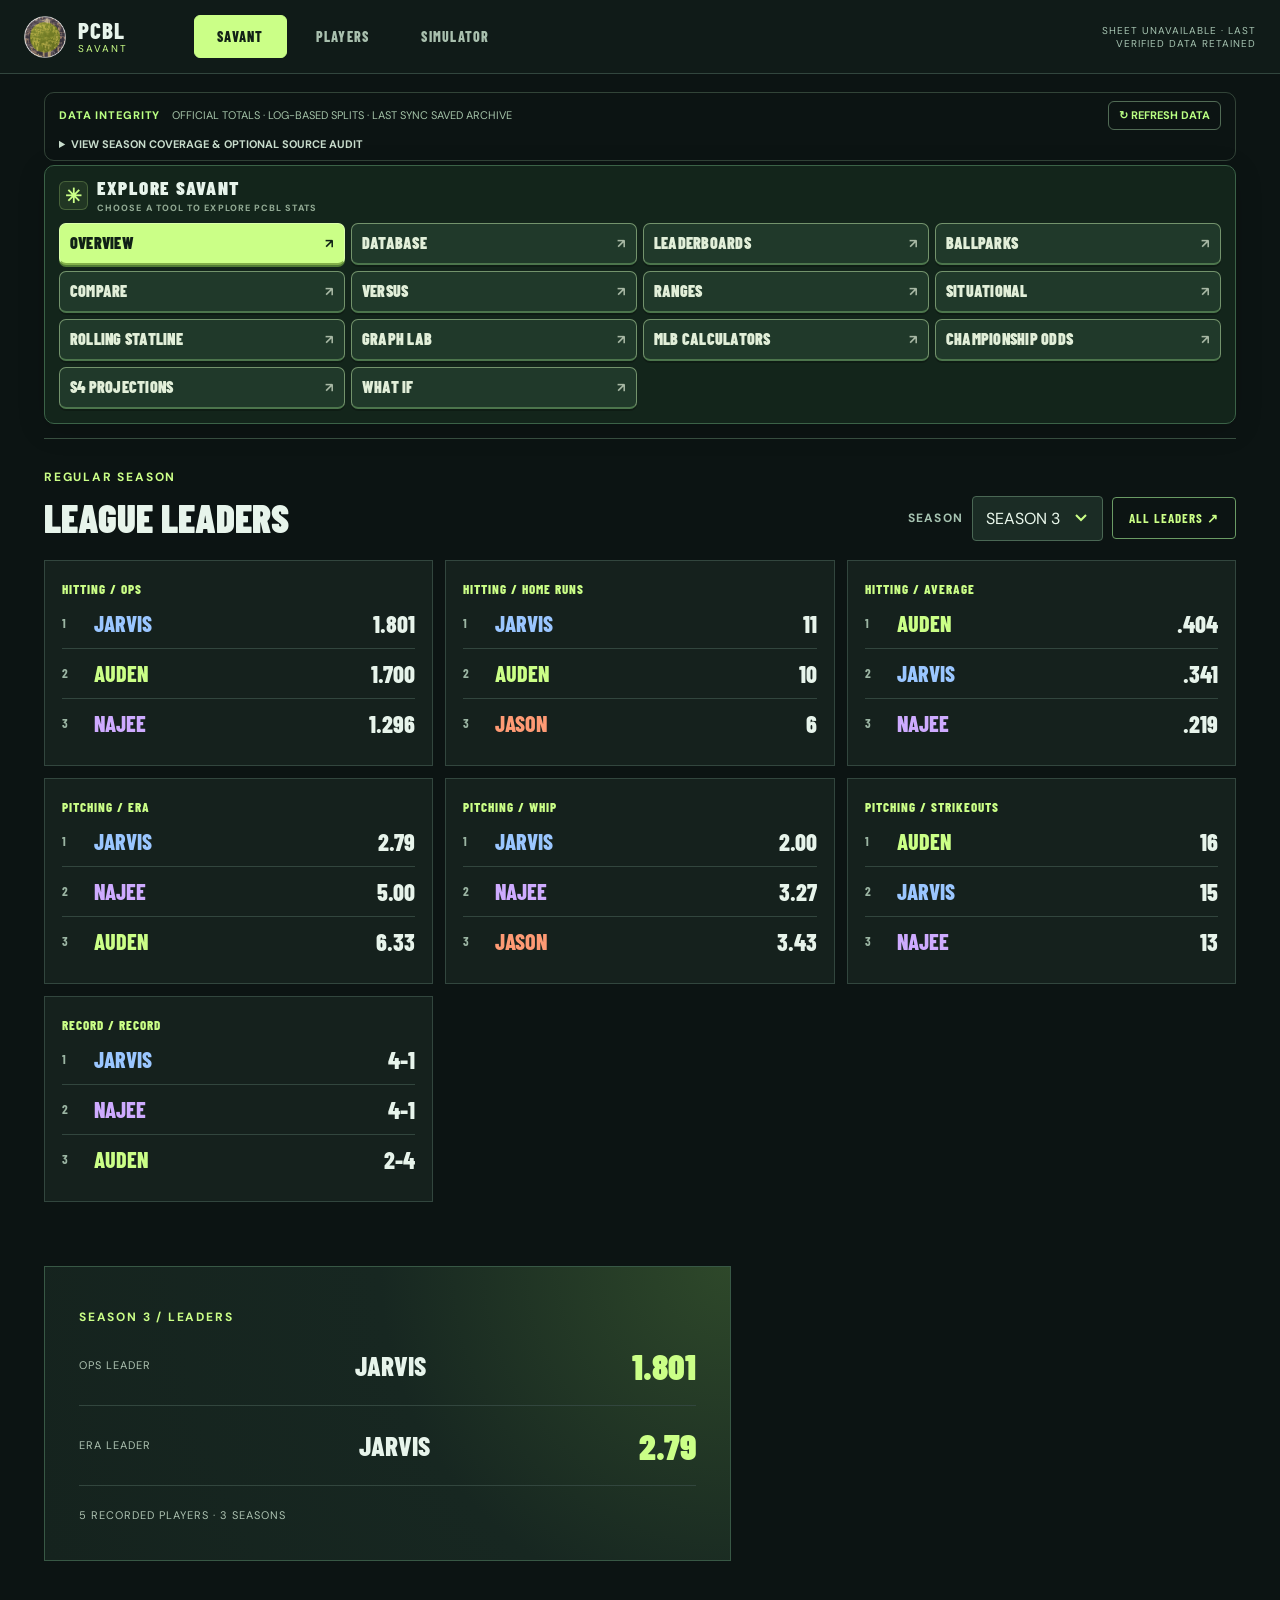
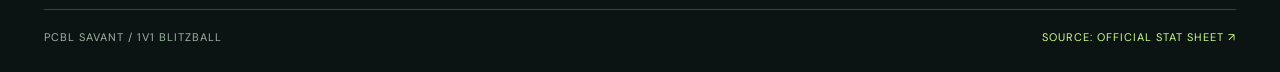
==== commit 2bd8eba2: "Approve Auden S3 92 PA, freeze six historical games and recalculate career batting totals" ====
--- a/public/index.html
+++ b/public/index.html
@@ -15,4 +15,4 @@
   requestAnimationFrame(()=>requestAnimationFrame(()=>{window.scrollTo(0,0);window.__pcblMenuReady=true}));
 });
 window.addEventListener('load',()=>{requestAnimationFrame(()=>window.scrollTo(0,0))},{once:true});
-</script><script src="data.js"></script><script src="season-awards.js"></script><script src="versus-data.js"></script><script src="play-database.js"></script><script src="park-data.js"></script><script src="park-stats.js"></script><script src="pitching-advanced.js"></script><script src="record-store.js"></script><script src="record-board.js"></script><script src="unified-data.js"></script><script src="season-source-config.js"></script><script src="app.js"></script><script src="simulator.js"></script><script src="live-log-parser.js"></script><script src="live-log-config.js"></script><script src="live-logs.js"></script><script src="versus.js"></script><script src="ranges.js"></script><script src="situational-audit.js"></script><script src="situational.js"></script><script src="rolling.js"></script><script src="team-comps.js"></script><script src="calculators.js"></script><script src="award-watch.js"></script><script src="odds.js"></script><script src="parks.js"></script><script src="data-integrity-ui.js"></script></body></html>
+</script><script src="data.js"></script><script src="season-awards.js"></script><script src="versus-data.js"></script><script src="play-database.js"></script><script src="approved-corrections.js"></script><script src="park-data.js"></script><script src="park-stats.js"></script><script src="pitching-advanced.js"></script><script src="record-store.js"></script><script src="record-board.js"></script><script src="unified-data.js"></script><script src="season-source-config.js"></script><script src="app.js"></script><script src="simulator.js"></script><script src="live-log-parser.js"></script><script src="live-log-config.js"></script><script src="live-logs.js"></script><script src="versus.js"></script><script src="ranges.js"></script><script src="situational-audit.js"></script><script src="situational.js"></script><script src="rolling.js"></script><script src="team-comps.js"></script><script src="calculators.js"></script><script src="award-watch.js"></script><script src="odds.js"></script><script src="parks.js"></script><script src="data-integrity-ui.js"></script></body></html>
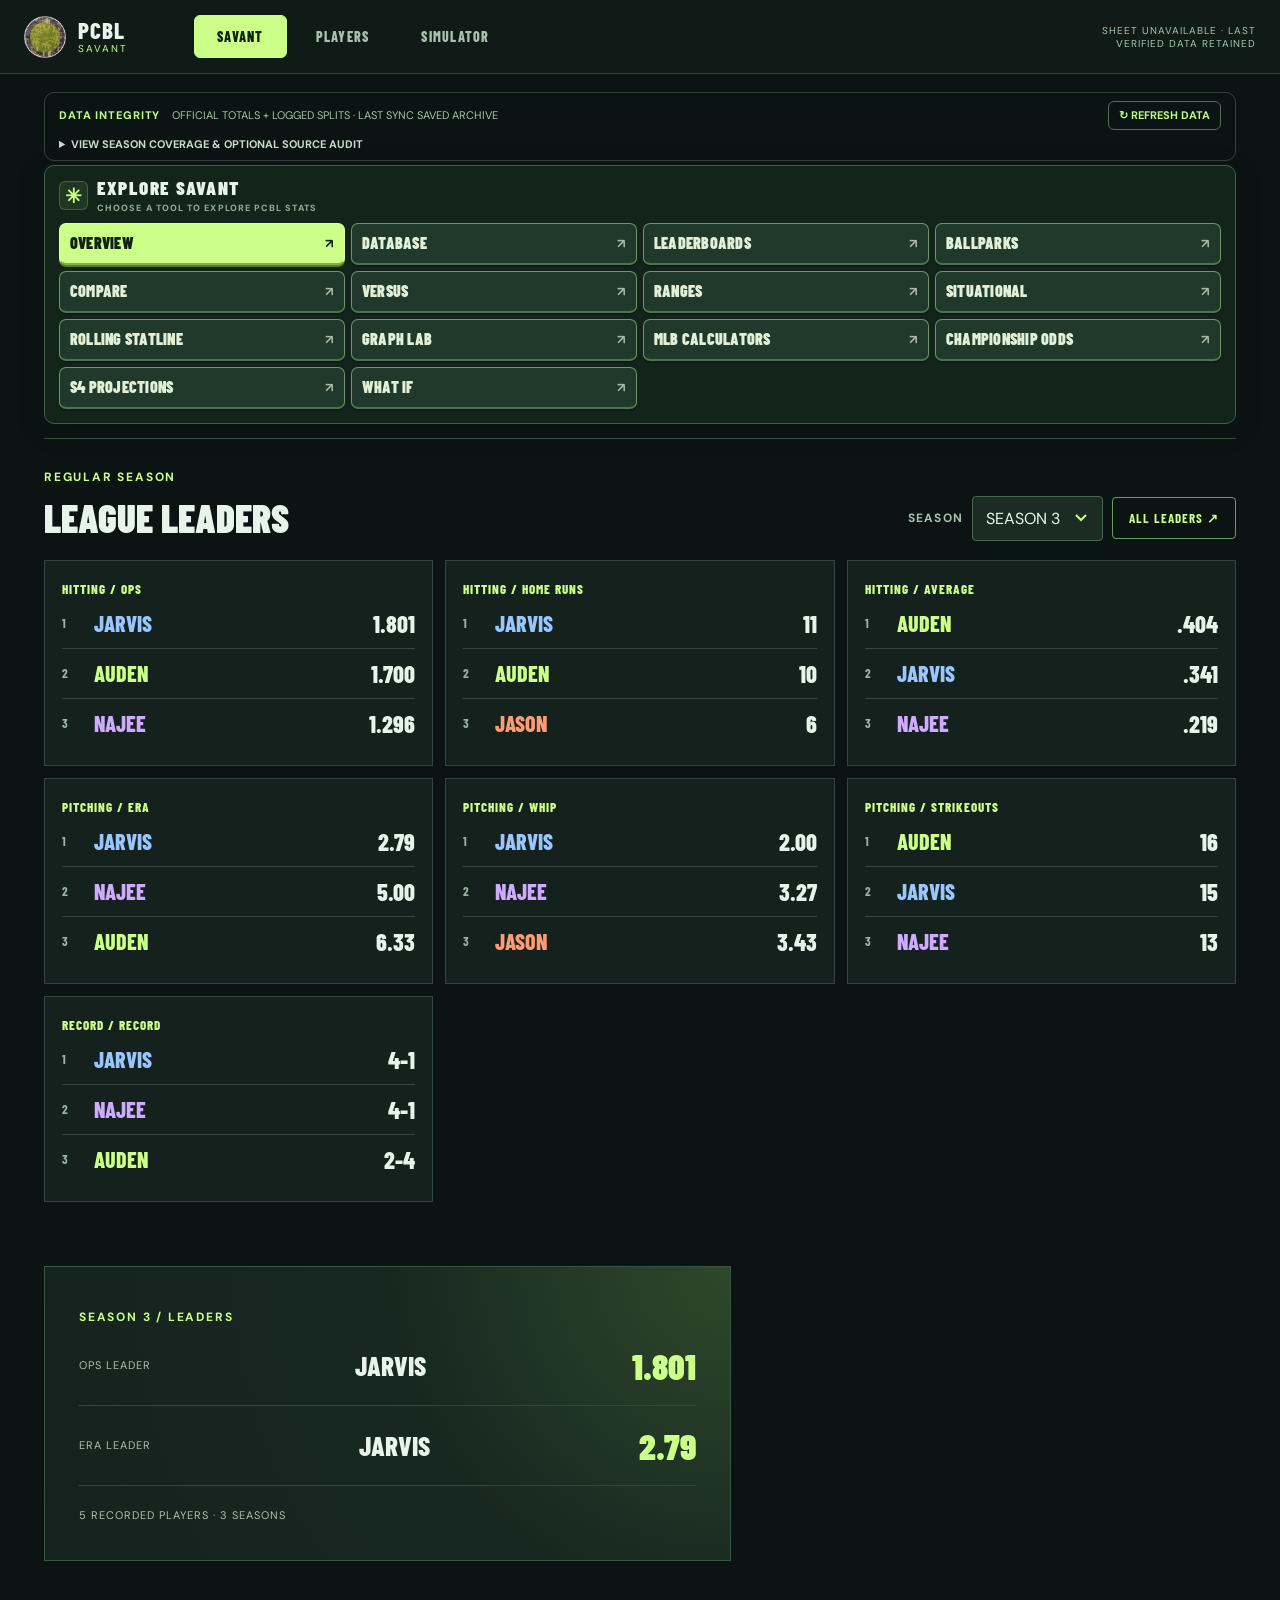
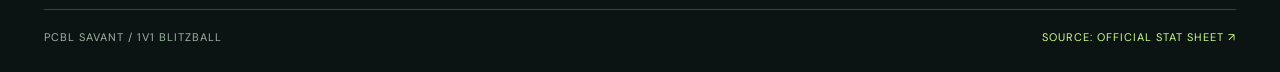
==== commit 0146ec58: "Automate future PCBL season batting and pitching from completed game logs; gate publication by scori" ====
--- a/public/index.html
+++ b/public/index.html
@@ -15,4 +15,4 @@
   requestAnimationFrame(()=>requestAnimationFrame(()=>{window.scrollTo(0,0);window.__pcblMenuReady=true}));
 });
 window.addEventListener('load',()=>{requestAnimationFrame(()=>window.scrollTo(0,0))},{once:true});
-</script><script src="data.js"></script><script src="season-awards.js"></script><script src="versus-data.js"></script><script src="play-database.js"></script><script src="approved-corrections.js"></script><script src="park-data.js"></script><script src="park-stats.js"></script><script src="pitching-advanced.js"></script><script src="record-store.js"></script><script src="record-board.js"></script><script src="unified-data.js"></script><script src="season-source-config.js"></script><script src="app.js"></script><script src="simulator.js"></script><script src="live-log-parser.js"></script><script src="live-log-config.js"></script><script src="live-logs.js"></script><script src="versus.js"></script><script src="ranges.js"></script><script src="situational-audit.js"></script><script src="situational.js"></script><script src="rolling.js"></script><script src="team-comps.js"></script><script src="calculators.js"></script><script src="award-watch.js"></script><script src="odds.js"></script><script src="parks.js"></script><script src="data-integrity-ui.js"></script></body></html>
+</script><script src="data.js"></script><script src="season-awards.js"></script><script src="versus-data.js"></script><script src="play-database.js"></script><script src="approved-corrections.js"></script><script src="future-stats.js"></script><script src="park-data.js"></script><script src="park-stats.js"></script><script src="pitching-advanced.js"></script><script src="record-store.js"></script><script src="record-board.js"></script><script src="unified-data.js"></script><script src="season-source-config.js"></script><script src="app.js"></script><script src="simulator.js"></script><script src="live-log-parser.js"></script><script src="live-log-config.js"></script><script src="live-logs.js"></script><script src="versus.js"></script><script src="ranges.js"></script><script src="situational-audit.js"></script><script src="situational.js"></script><script src="rolling.js"></script><script src="team-comps.js"></script><script src="calculators.js"></script><script src="award-watch.js"></script><script src="odds.js"></script><script src="parks.js"></script><script src="data-integrity-ui.js"></script></body></html>
